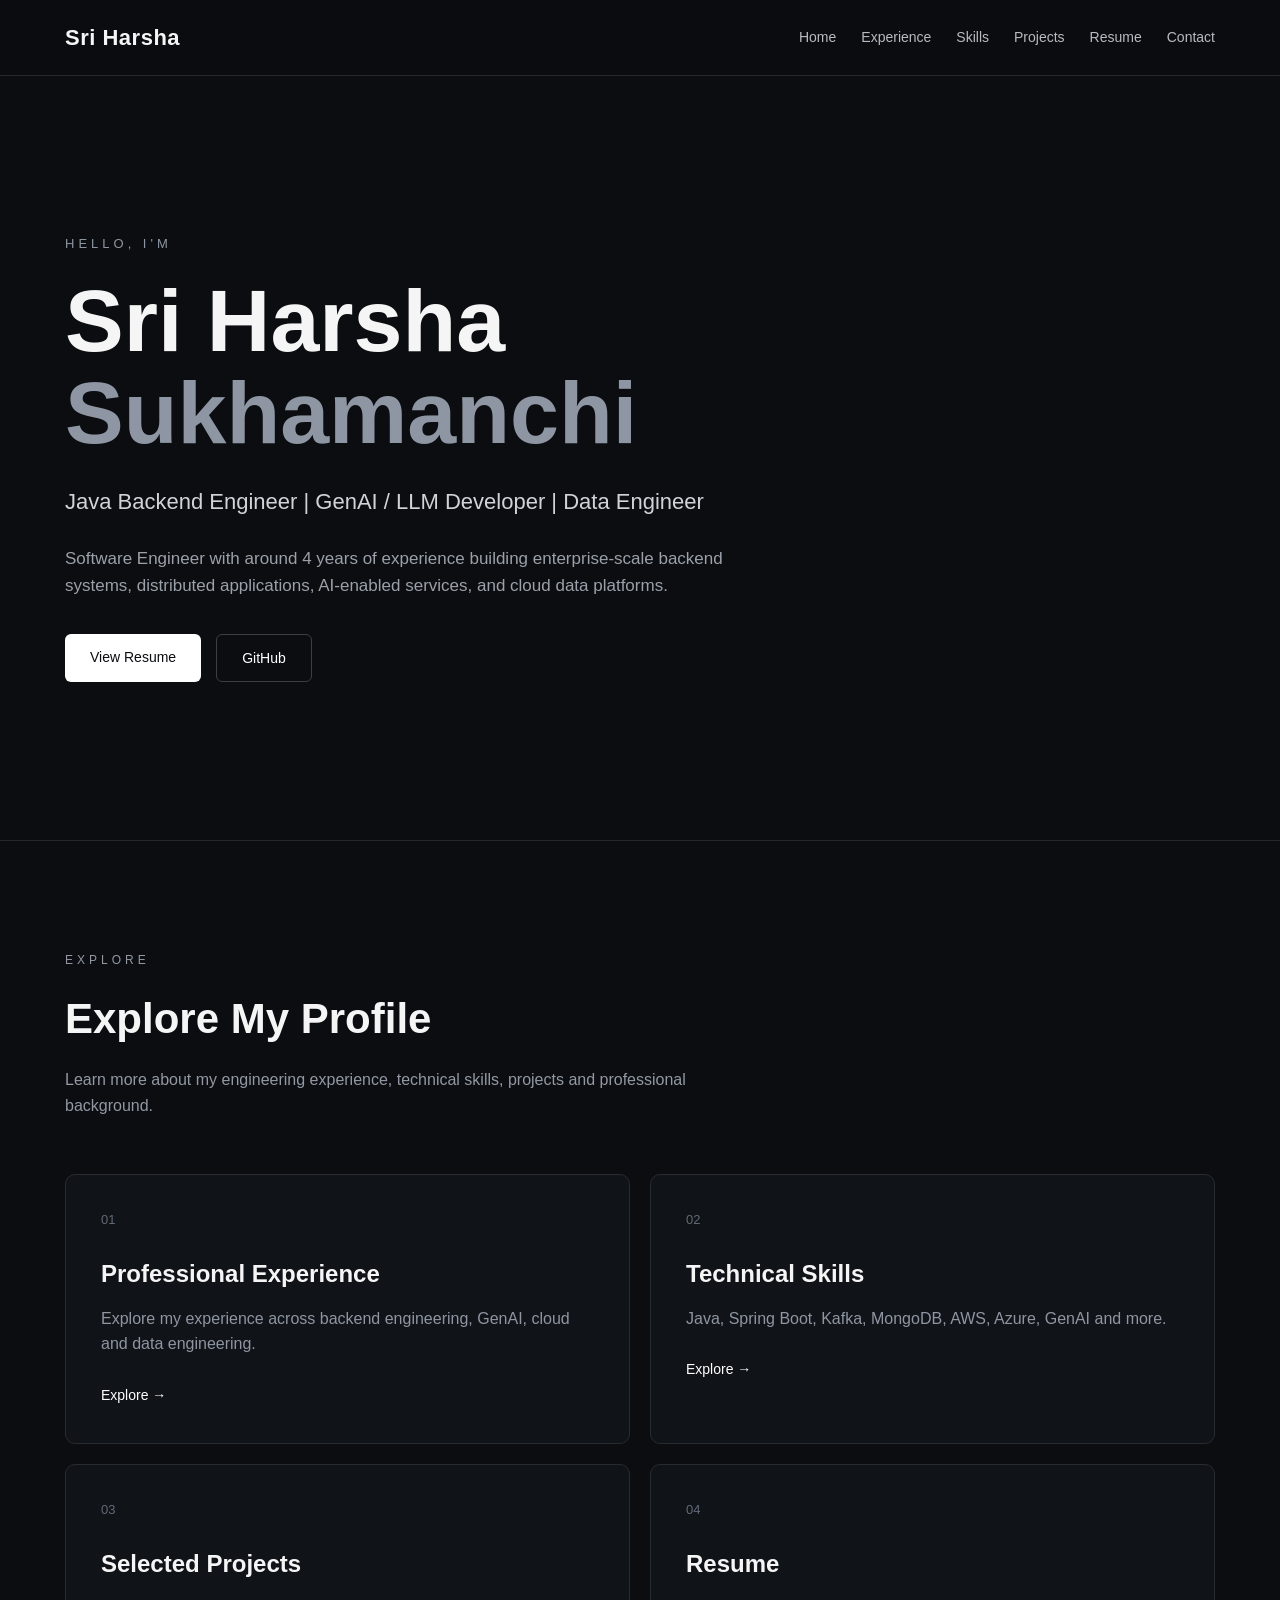
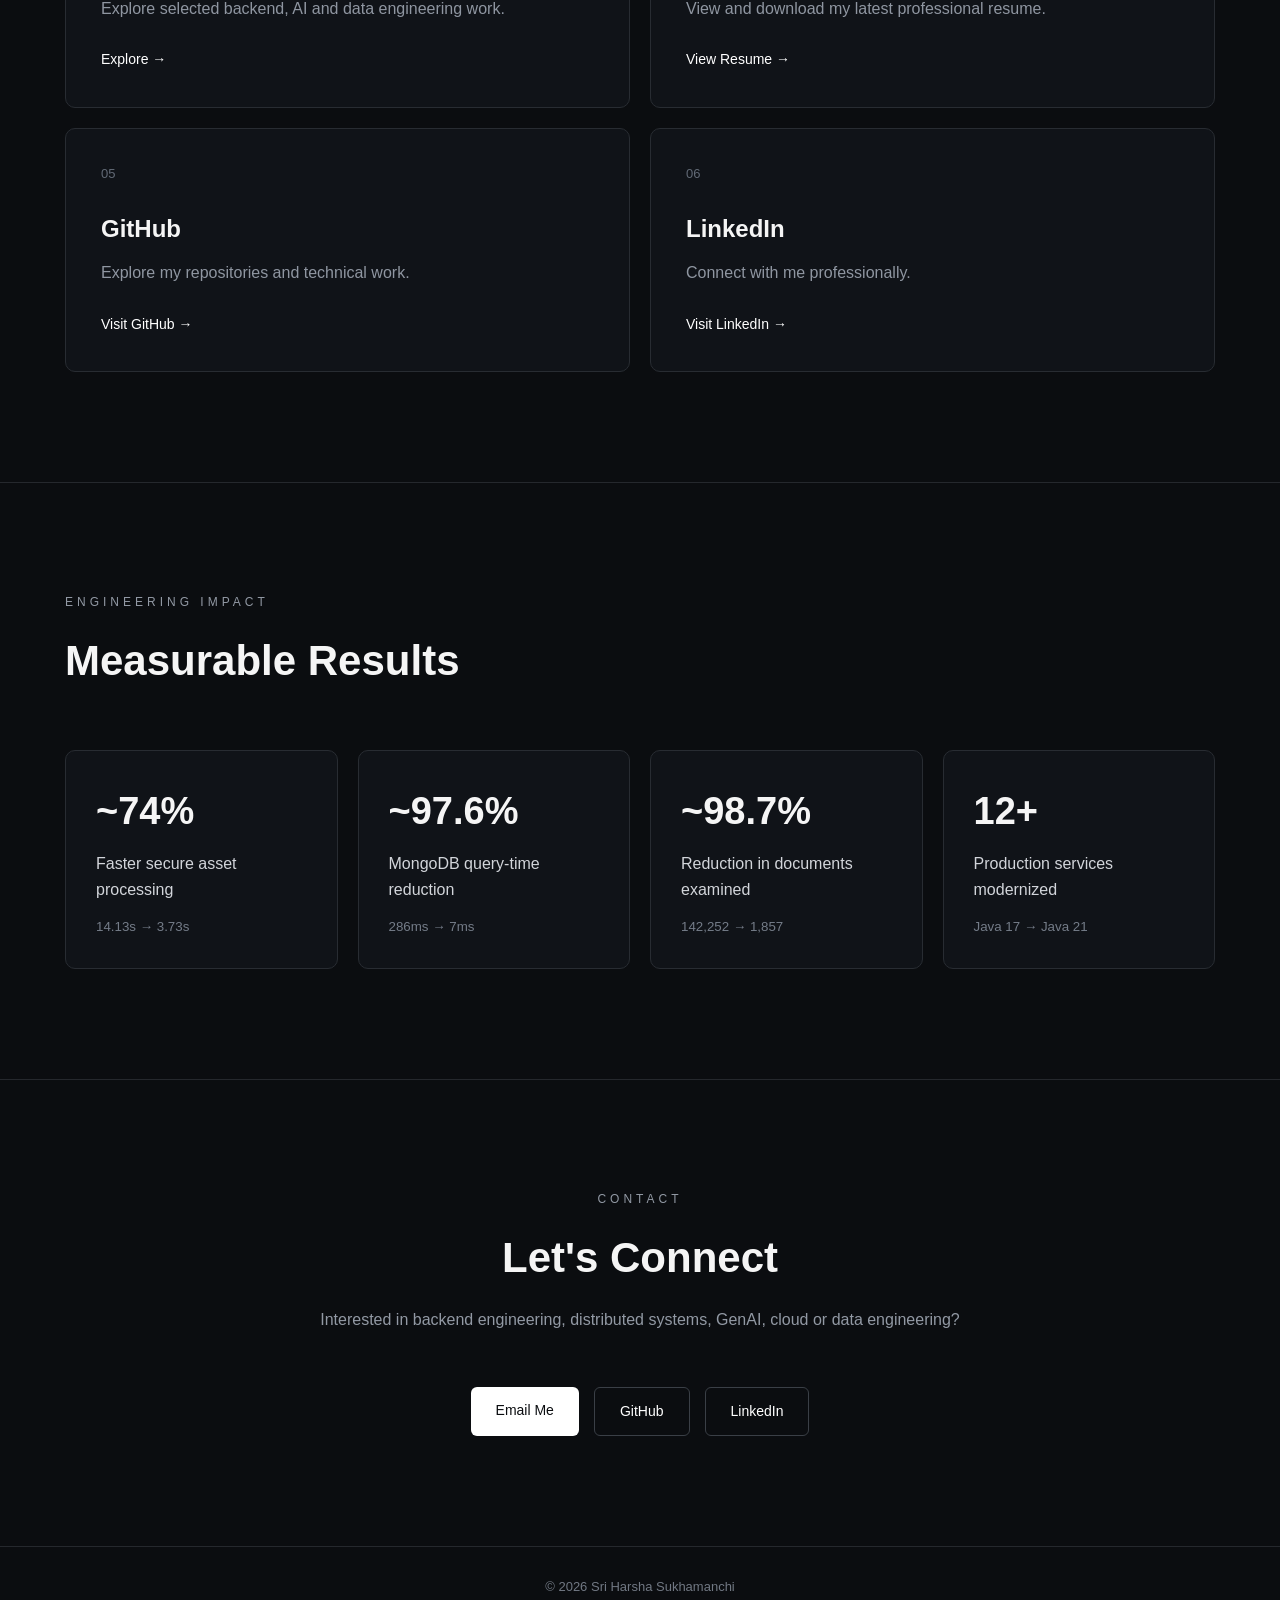
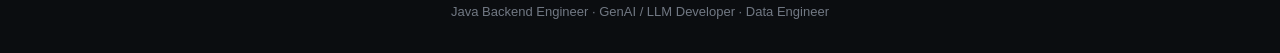
==== index.html @ 489f03c3 "Update index.html" ====
<!DOCTYPE html>
<html lang="en">

<head>
    <meta charset="UTF-8">
    <meta name="viewport" content="width=device-width, initial-scale=1.0">

    <title>Sri Harsha Sukhamanchi | Software Engineer</title>

    <meta
        name="description"
        content="Sri Harsha Sukhamanchi - Java Backend Engineer, GenAI / LLM Developer and Data Engineer."
    >

    <link rel="stylesheet" href="css/style.css">
</head>

<body>

    <!-- ================= HEADER ================= -->

    <header class="header">

        <div class="container nav-container">

            <a href="index.html" class="logo">
                Sri Harsha
            </a>

            <nav class="navbar">

                <a href="#home">Home</a>

                <a href="experience.html">
                    Experience
                </a>

                <a href="skills.html">
                    Skills
                </a>

                <a href="projects.html">
                    Projects
                </a>

                <a href="resume.html">
                    Resume
                </a>

                <a href="#contact">
                    Contact
                </a>

            </nav>

        </div>

    </header>


    <!-- ================= HERO ================= -->

    <main>

        <section id="home" class="hero">

            <div class="container hero-container">

                <div class="hero-content">

                    <p class="hero-intro">
                        HELLO, I'M
                    </p>

                    <h1>
                        Sri Harsha<br>
                        <span>Sukhamanchi</span>
                    </h1>

                    <h2>
                        Java Backend Engineer |
                        GenAI / LLM Developer |
                        Data Engineer
                    </h2>

                    <p class="hero-description">

                        Software Engineer with around 4 years of experience
                        building enterprise-scale backend systems,
                        distributed applications, AI-enabled services,
                        and cloud data platforms.

                    </p>

                    <div class="hero-buttons">

                        <a
                            href="resume.html"
                            class="btn primary-btn"
                        >
                            View Resume
                        </a>

                        <a
                            href="https://github.com/ssvsh"
                            target="_blank"
                            rel="noopener noreferrer"
                            class="btn secondary-btn"
                        >
                            GitHub
                        </a>

                    </div>

                </div>

            </div>

        </section>


        <!-- ================= EXPLORE ================= -->

        <section class="explore-section">

            <div class="container">

                <div class="section-heading">

                    <p class="section-label">
                        EXPLORE
                    </p>

                    <h2>
                        Explore My Profile
                    </h2>

                    <p>
                        Learn more about my engineering experience,
                        technical skills, projects and professional background.
                    </p>

                </div>


                <div class="navigation-grid">


                    <!-- EXPERIENCE -->

                    <a
                        href="experience.html"
                        class="navigation-card"
                    >

                        <div class="card-number">
                            01
                        </div>

                        <h3>
                            Professional Experience
                        </h3>

                        <p>
                            Explore my experience across backend engineering,
                            GenAI, cloud and data engineering.
                        </p>

                        <span>
                            Explore →
                        </span>

                    </a>


                    <!-- SKILLS -->

                    <a
                        href="skills.html"
                        class="navigation-card"
                    >

                        <div class="card-number">
                            02
                        </div>

                        <h3>
                            Technical Skills
                        </h3>

                        <p>
                            Java, Spring Boot, Kafka, MongoDB,
                            AWS, Azure, GenAI and more.
                        </p>

                        <span>
                            Explore →
                        </span>

                    </a>


                    <!-- PROJECTS -->

                    <a
                        href="projects.html"
                        class="navigation-card"
                    >

                        <div class="card-number">
                            03
                        </div>

                        <h3>
                            Selected Projects
                        </h3>

                        <p>
                            Explore selected backend, AI and
                            data engineering work.
                        </p>

                        <span>
                            Explore →
                        </span>

                    </a>


                    <!-- RESUME -->

                    <a
                        href="resume.html"
                        class="navigation-card"
                    >

                        <div class="card-number">
                            04
                        </div>

                        <h3>
                            Resume
                        </h3>

                        <p>
                            View and download my latest professional resume.
                        </p>

                        <span>
                            View Resume →
                        </span>

                    </a>


                    <!-- GITHUB -->

                    <a
                        href="https://github.com/ssvsh"
                        target="_blank"
                        rel="noopener noreferrer"
                        class="navigation-card"
                    >

                        <div class="card-number">
                            05
                        </div>

                        <h3>
                            GitHub
                        </h3>

                        <p>
                            Explore my repositories and technical work.
                        </p>

                        <span>
                            Visit GitHub →
                        </span>

                    </a>


                    <!-- LINKEDIN -->

                    <a
                        href="YOUR_LINKEDIN_URL"
                        target="_blank"
                        rel="noopener noreferrer"
                        class="navigation-card"
                    >

                        <div class="card-number">
                            06
                        </div>

                        <h3>
                            LinkedIn
                        </h3>

                        <p>
                            Connect with me professionally.
                        </p>

                        <span>
                            Visit LinkedIn →
                        </span>

                    </a>

                </div>

            </div>

        </section>


        <!-- ================= IMPACT ================= -->

        <section class="impact-section">

            <div class="container">

                <div class="section-heading">

                    <p class="section-label">
                        ENGINEERING IMPACT
                    </p>

                    <h2>
                        Measurable Results
                    </h2>

                </div>


                <div class="impact-grid">

                    <div class="impact-card">

                        <strong>
                            ~74%
                        </strong>

                        <p>
                            Faster secure asset processing
                        </p>

                        <small>
                            14.13s → 3.73s
                        </small>

                    </div>


                    <div class="impact-card">

                        <strong>
                            ~97.6%
                        </strong>

                        <p>
                            MongoDB query-time reduction
                        </p>

                        <small>
                            286ms → 7ms
                        </small>

                    </div>


                    <div class="impact-card">

                        <strong>
                            ~98.7%
                        </strong>

                        <p>
                            Reduction in documents examined
                        </p>

                        <small>
                            142,252 → 1,857
                        </small>

                    </div>


                    <div class="impact-card">

                        <strong>
                            12+
                        </strong>

                        <p>
                            Production services modernized
                        </p>

                        <small>
                            Java 17 → Java 21
                        </small>

                    </div>

                </div>

            </div>

        </section>


        <!-- ================= CONTACT ================= -->

        <section
            id="contact"
            class="contact-section"
        >

            <div class="container">

                <div class="section-heading">

                    <p class="section-label">
                        CONTACT
                    </p>

                    <h2>
                        Let's Connect
                    </h2>

                    <p>
                        Interested in backend engineering,
                        distributed systems, GenAI, cloud or
                        data engineering?
                    </p>

                </div>


                <div class="contact-buttons">

                    <a
                        href="mailto:sukhamanchisaivenkatasriharsha@gmail.com"
                        class="btn primary-btn"
                    >
                        Email Me
                    </a>

                    <a
                        href="https://github.com/ssvsh"
                        target="_blank"
                        rel="noopener noreferrer"
                        class="btn secondary-btn"
                    >
                        GitHub
                    </a>

                    <a
                        href="YOUR_LINKEDIN_URL"
                        target="_blank"
                        rel="noopener noreferrer"
                        class="btn secondary-btn"
                    >
                        LinkedIn
                    </a>

                </div>

            </div>

        </section>

    </main>


    <!-- ================= FOOTER ================= -->

    <footer>

        <div class="container">

            <p>
                © 2026 Sri Harsha Sukhamanchi
            </p>

            <p>
                Java Backend Engineer · GenAI / LLM Developer · Data Engineer
            </p>

        </div>

    </footer>


    <script src="js/script.js"></script>

</body>

</html>
---- css/style.css ----
/* =====================================================
   GLOBAL
===================================================== */

* {
    margin: 0;
    padding: 0;
    box-sizing: border-box;
}

html {
    scroll-behavior: smooth;
}

body {
    font-family: Arial, Helvetica, sans-serif;
    background: #0b0d10;
    color: #f5f5f5;
    line-height: 1.6;
}

a {
    text-decoration: none;
    color: inherit;
}

.container {
    width: min(1150px, 90%);
    margin: auto;
}


/* =====================================================
   HEADER
===================================================== */

.header {
    position: sticky;
    top: 0;
    z-index: 1000;

    background: rgba(11, 13, 16, 0.95);

    border-bottom: 1px solid #25282d;

    backdrop-filter: blur(10px);
}

.nav-container {
    min-height: 75px;

    display: flex;
    align-items: center;
    justify-content: space-between;
}

.logo {
    font-size: 22px;
    font-weight: 700;
    letter-spacing: 0.5px;
}

.navbar {
    display: flex;
    gap: 25px;
}

.navbar a {
    color: #b7bbc2;
    font-size: 14px;

    transition: 0.3s;
}

.navbar a:hover {
    color: #ffffff;
}


/* =====================================================
   HERO
===================================================== */

.hero {
    min-height: 85vh;

    display: flex;
    align-items: center;

    border-bottom: 1px solid #25282d;
}

.hero-content {
    max-width: 850px;
}

.hero-intro {
    font-size: 13px;
    letter-spacing: 4px;

    color: #8e96a3;

    margin-bottom: 20px;
}

.hero h1 {
    font-size: clamp(48px, 8vw, 88px);

    line-height: 1.05;

    margin-bottom: 25px;
}

.hero h1 span {
    color: #8e96a3;
}

.hero h2 {
    font-size: 22px;

    font-weight: 400;

    color: #d0d4da;

    margin-bottom: 25px;
}

.hero-description {
    max-width: 700px;

    color: #9ba1aa;

    font-size: 17px;
}


/* =====================================================
   BUTTONS
===================================================== */

.hero-buttons,
.contact-buttons {
    display: flex;

    gap: 15px;

    margin-top: 35px;

    flex-wrap: wrap;
}

.btn {
    display: inline-block;

    padding: 12px 25px;

    border-radius: 6px;

    font-size: 14px;

    transition: 0.3s;
}

.primary-btn {
    background: #ffffff;

    color: #0b0d10;
}

.primary-btn:hover {
    transform: translateY(-3px);
}

.secondary-btn {
    border: 1px solid #3a3f46;

    color: #ffffff;
}

.secondary-btn:hover {
    background: #181b20;
}


/* =====================================================
   SECTIONS
===================================================== */

.explore-section,
.impact-section,
.contact-section {
    padding: 110px 0;
}

.section-heading {
    max-width: 700px;

    margin-bottom: 55px;
}

.section-label {
    font-size: 12px;

    letter-spacing: 4px;

    color: #858c97;

    margin-bottom: 15px;
}

.section-heading h2 {
    font-size: 42px;

    margin-bottom: 15px;
}

.section-heading p {
    color: #9299a4;
}


/* =====================================================
   NAVIGATION CARDS
===================================================== */

.navigation-grid {
    display: grid;

    grid-template-columns:
        repeat(2, 1fr);

    gap: 20px;
}

.navigation-card {
    position: relative;

    min-height: 230px;

    padding: 35px;

    border: 1px solid #282c32;

    background: #101318;

    border-radius: 10px;

    transition: 0.3s;
}

.navigation-card:hover {
    transform: translateY(-6px);

    border-color: #565d67;

    background: #14171c;
}

.card-number {
    color: #626a76;

    font-size: 13px;

    margin-bottom: 25px;
}

.navigation-card h3 {
    font-size: 24px;

    margin-bottom: 12px;
}

.navigation-card p {
    color: #8f96a1;

    margin-bottom: 25px;
}

.navigation-card span {
    color: #ffffff;

    font-size: 14px;
}


/* =====================================================
   IMPACT
===================================================== */

.impact-section {
    border-top: 1px solid #25282d;

    border-bottom: 1px solid #25282d;
}

.impact-grid {
    display: grid;

    grid-template-columns:
        repeat(4, 1fr);

    gap: 20px;
}

.impact-card {
    padding: 30px;

    background: #101318;

    border: 1px solid #282c32;

    border-radius: 10px;
}

.impact-card strong {
    display: block;

    font-size: 38px;

    margin-bottom: 10px;
}

.impact-card p {
    color: #d2d5da;

    margin-bottom: 10px;
}

.impact-card small {
    color: #747c88;
}


/* =====================================================
   CONTACT
===================================================== */

.contact-section {
    text-align: center;
}

.contact-section .section-heading {
    margin-left: auto;
    margin-right: auto;
}

.contact-buttons {
    justify-content: center;
}


/* =====================================================
   FOOTER
===================================================== */

footer {
    border-top: 1px solid #25282d;

    padding: 30px 0;

    text-align: center;

    color: #717883;

    font-size: 13px;
}

footer p + p {
    margin-top: 5px;
}


/* =====================================================
   RESPONSIVE
===================================================== */

@media (max-width: 900px) {

    .navbar {
        gap: 12px;
    }

    .navbar a {
        font-size: 12px;
    }

    .impact-grid {
        grid-template-columns:
            repeat(2, 1fr);
    }

}


@media (max-width: 700px) {

    .nav-container {
        flex-direction: column;

        padding: 20px 0;

        gap: 15px;
    }

    .navbar {
        flex-wrap: wrap;

        justify-content: center;
    }

    .hero {
        min-height: 75vh;
    }

    .hero h1 {
        font-size: 52px;
    }

    .hero h2 {
        font-size: 18px;
    }

    .navigation-grid {
        grid-template-columns: 1fr;
    }

    .impact-grid {
        grid-template-columns: 1fr;
    }

    .section-heading h2 {
        font-size: 34px;
    }

}
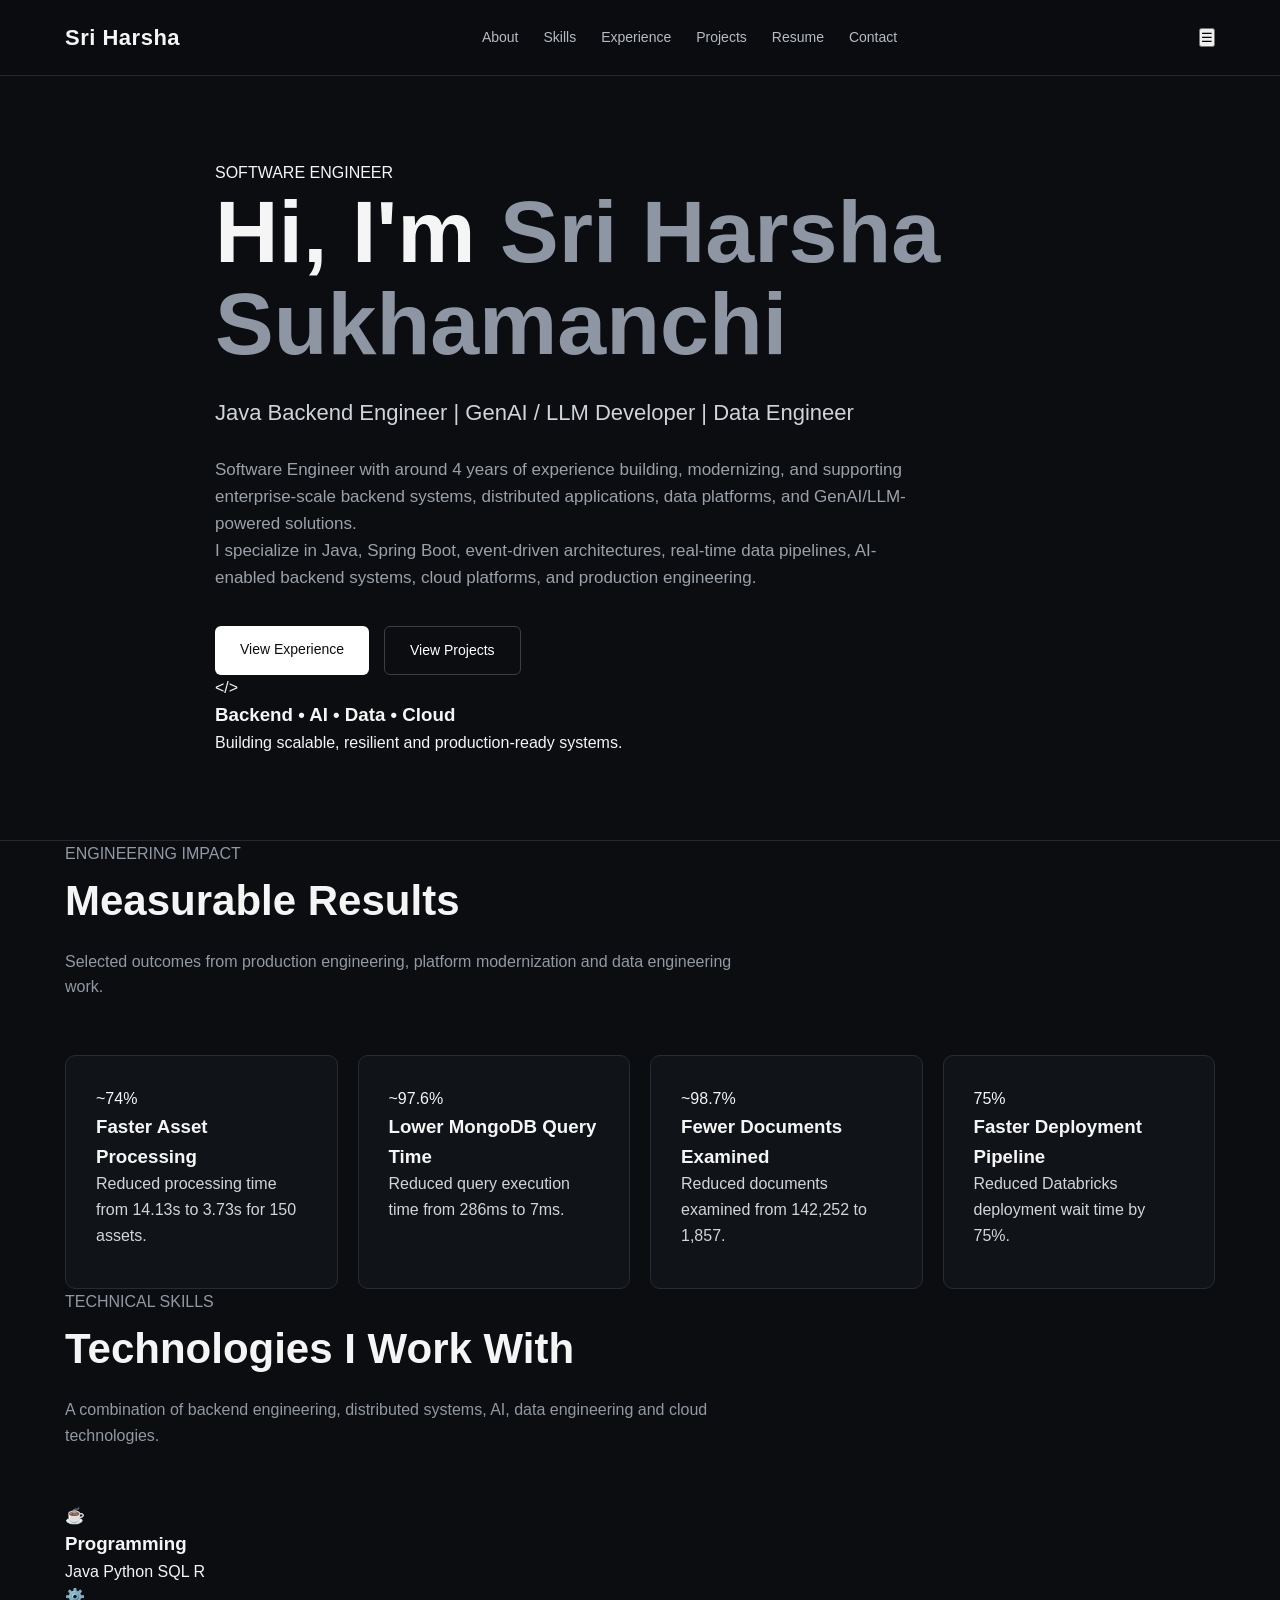
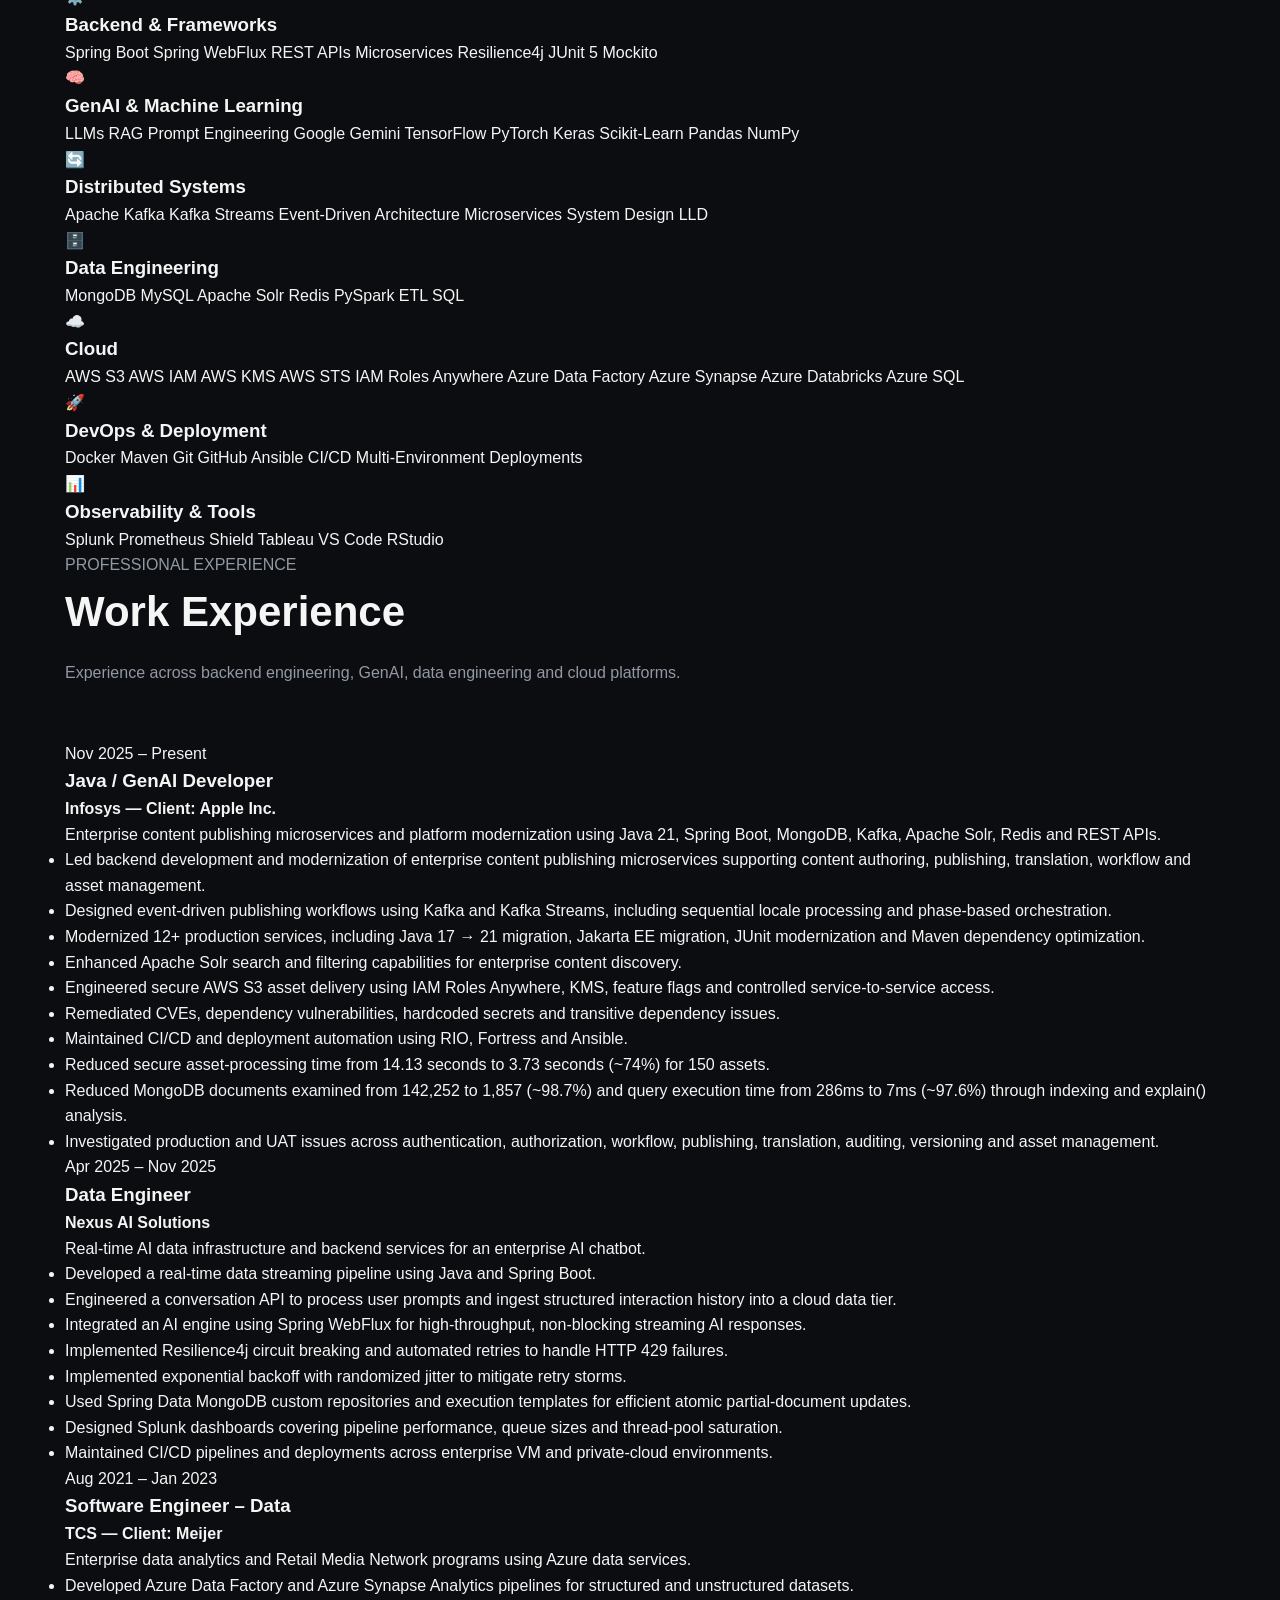
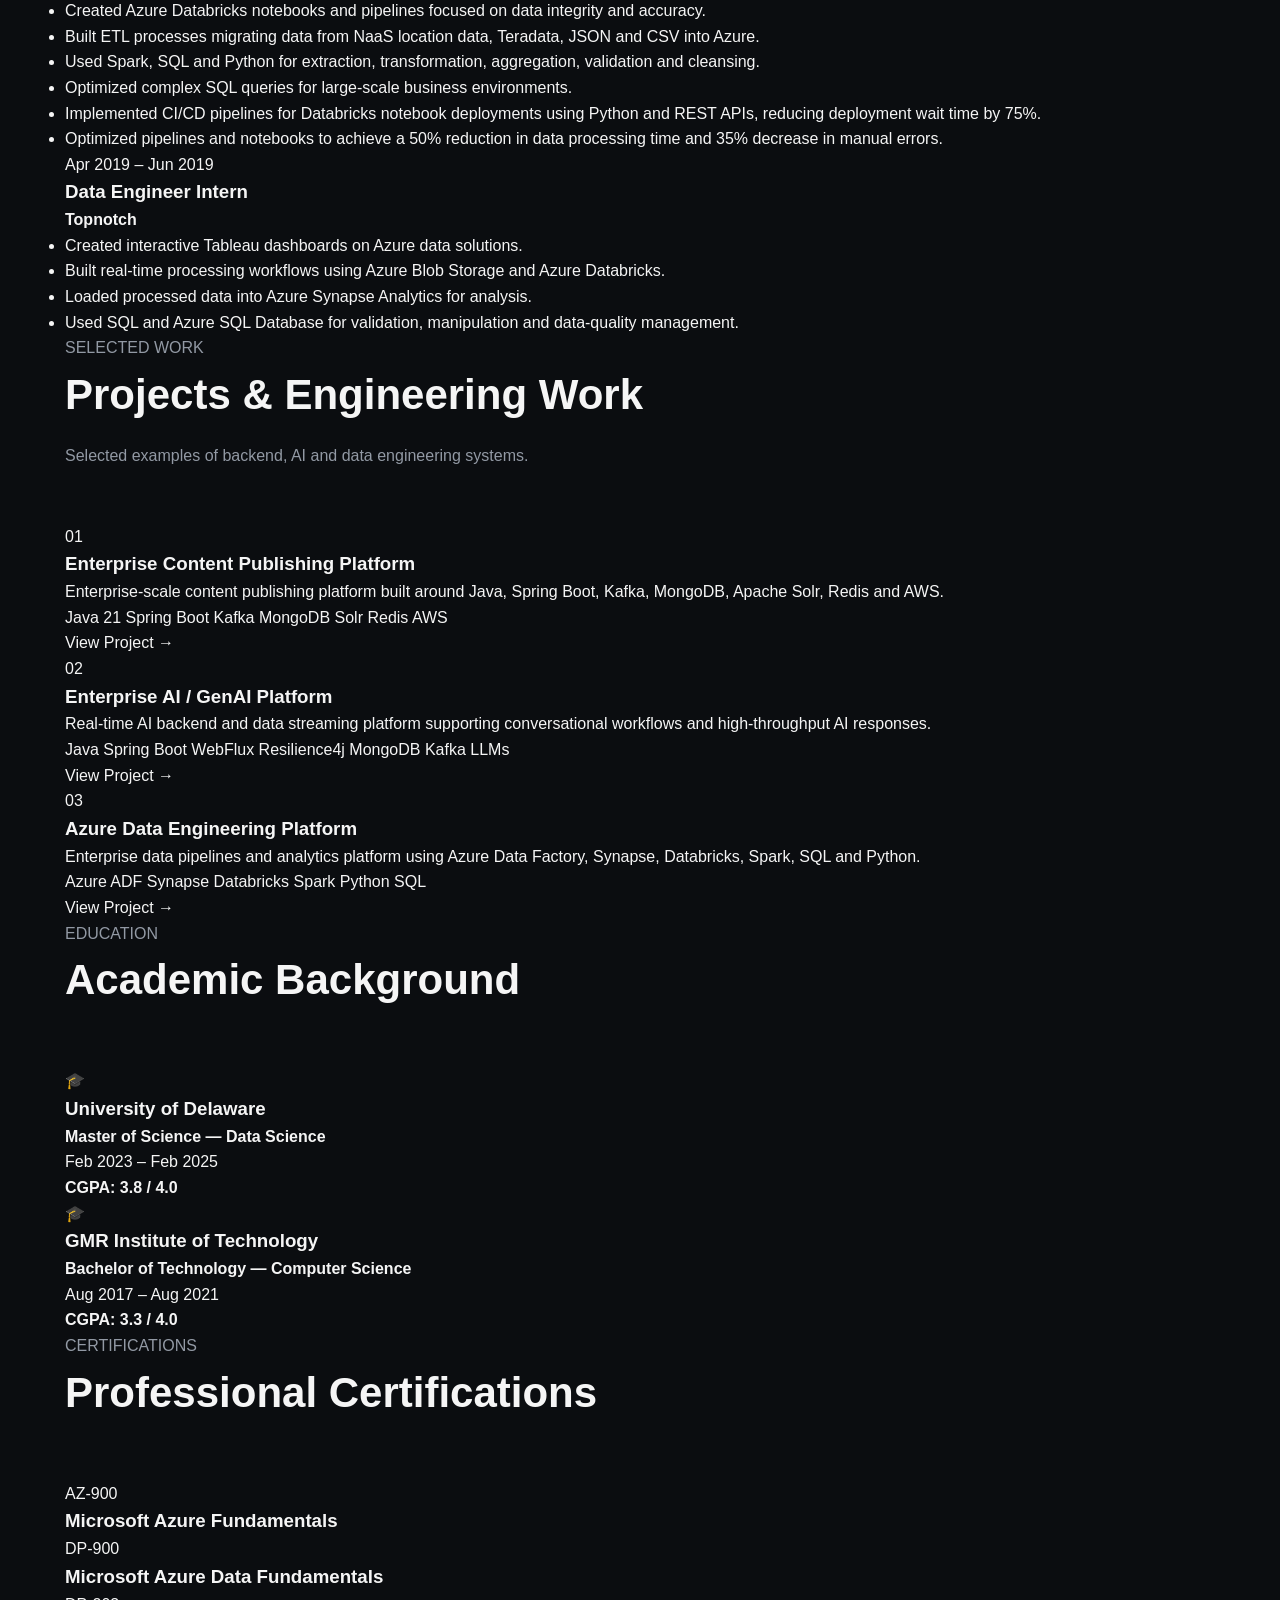
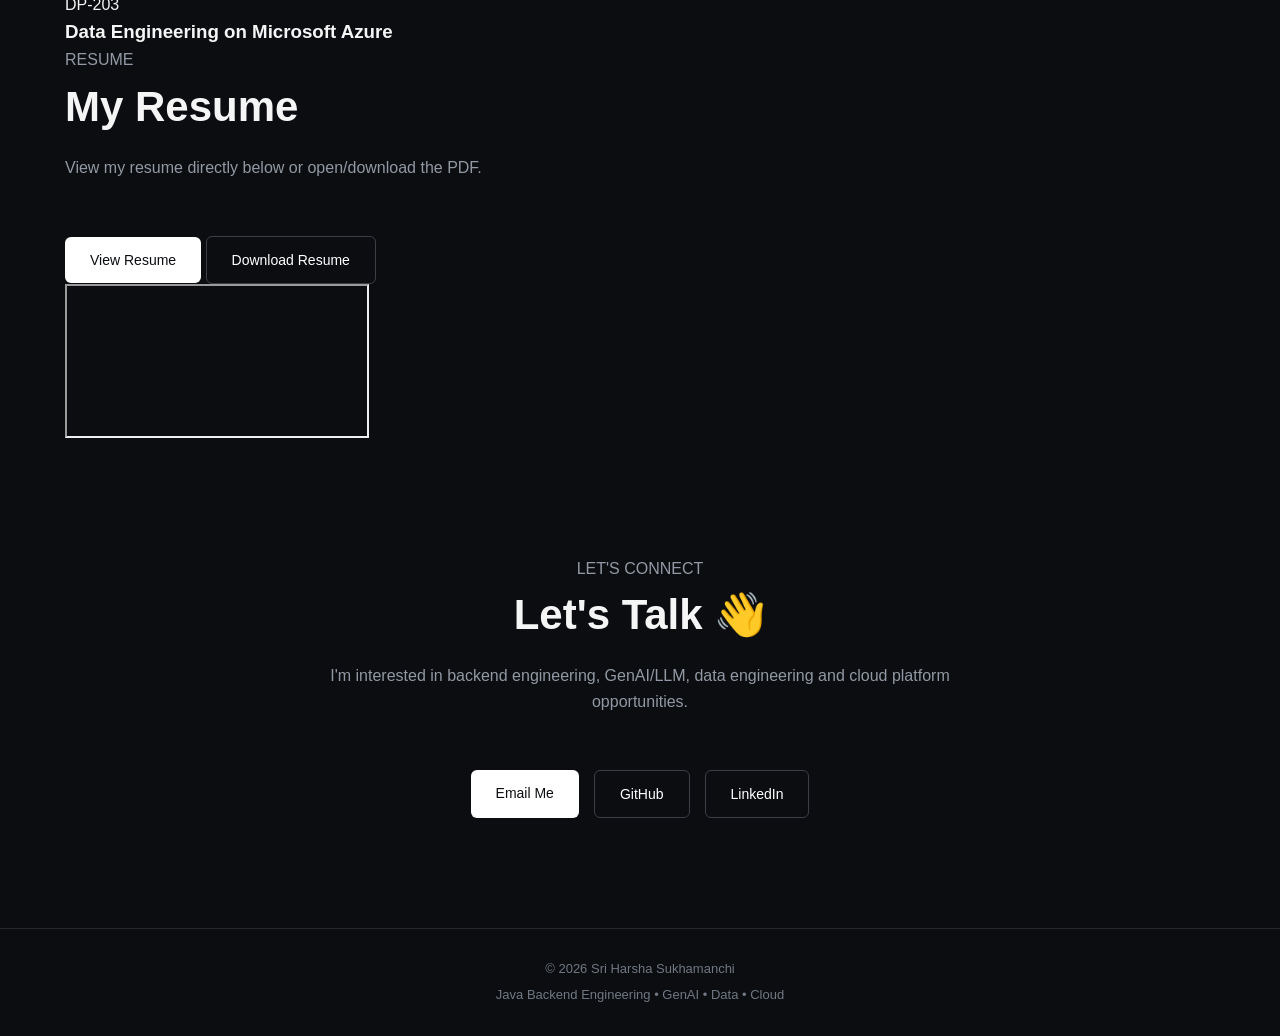
==== commit a4bdc426: "Update index.html" ====
--- a/index.html
+++ b/index.html
@@ -1,500 +1,1269 @@
 <!DOCTYPE html>
 <html lang="en">
-
 <head>
     <meta charset="UTF-8">
-    <meta name="viewport" content="width=device-width, initial-scale=1.0">
+
+    <meta name="viewport"
+          content="width=device-width, initial-scale=1.0">
+
+    <meta name="description"
+          content="Sri Harsha Sukhamanchi - Java Backend Engineer, GenAI / LLM Developer and Data Engineer">
 
     <title>Sri Harsha Sukhamanchi | Software Engineer</title>
-
-    <meta
-        name="description"
-        content="Sri Harsha Sukhamanchi - Java Backend Engineer, GenAI / LLM Developer and Data Engineer."
-    >
 
     <link rel="stylesheet" href="css/style.css">
 </head>
 
 <body>
 
-    <!-- ================= HEADER ================= -->
-
-    <header class="header">
-
-        <div class="container nav-container">
-
-            <a href="index.html" class="logo">
-                Sri Harsha
+<!-- =========================
+     HEADER / NAVIGATION
+========================= -->
+
+<header class="header">
+
+    <div class="container nav-container">
+
+        <a href="#home" class="logo">
+            Sri Harsha
+        </a>
+
+        <nav class="navbar" id="navbar">
+
+            <a href="#home">About</a>
+
+            <a href="#skills">Skills</a>
+
+            <a href="#experience">Experience</a>
+
+            <a href="#projects">Projects</a>
+
+            <a href="#resume">Resume</a>
+
+            <a href="#contact">Contact</a>
+
+        </nav>
+
+        <button class="menu-toggle"
+                id="menuToggle"
+                aria-label="Toggle navigation">
+
+            ☰
+
+        </button>
+
+    </div>
+
+</header>
+
+
+<main>
+
+<!-- =========================
+     HERO / ABOUT
+========================= -->
+
+<section id="home" class="hero section">
+
+    <div class="container hero-content">
+
+        <div class="hero-text">
+
+            <p class="eyebrow">
+                SOFTWARE ENGINEER
+            </p>
+
+            <h1>
+                Hi, I'm
+                <span>Sri Harsha Sukhamanchi</span>
+            </h1>
+
+            <h2>
+                Java Backend Engineer |
+                GenAI / LLM Developer |
+                Data Engineer
+            </h2>
+
+            <p class="hero-description">
+
+                Software Engineer with around 4 years of experience
+                building, modernizing, and supporting enterprise-scale
+                backend systems, distributed applications, data platforms,
+                and GenAI/LLM-powered solutions.
+
+            </p>
+
+            <p class="hero-description">
+
+                I specialize in Java, Spring Boot, event-driven
+                architectures, real-time data pipelines, AI-enabled
+                backend systems, cloud platforms, and production
+                engineering.
+
+            </p>
+
+            <div class="hero-buttons">
+
+                <a href="#experience" class="btn primary-btn">
+                    View Experience
+                </a>
+
+                <a href="#projects" class="btn secondary-btn">
+                    View Projects
+                </a>
+
+            </div>
+
+        </div>
+
+
+        <div class="hero-card">
+
+            <div class="hero-card-inner">
+
+                <div class="code-icon">
+                    &lt;/&gt;
+                </div>
+
+                <h3>
+                    Backend • AI • Data • Cloud
+                </h3>
+
+                <p>
+                    Building scalable, resilient and
+                    production-ready systems.
+                </p>
+
+            </div>
+
+        </div>
+
+    </div>
+
+</section>
+
+
+<!-- =========================
+     ENGINEERING IMPACT
+========================= -->
+
+<section class="impact section">
+
+    <div class="container">
+
+        <div class="section-heading">
+
+            <p class="eyebrow">
+                ENGINEERING IMPACT
+            </p>
+
+            <h2>
+                Measurable Results
+            </h2>
+
+            <p>
+                Selected outcomes from production engineering,
+                platform modernization and data engineering work.
+            </p>
+
+        </div>
+
+
+        <div class="impact-grid">
+
+            <div class="impact-card">
+
+                <span class="impact-number">
+                    ~74%
+                </span>
+
+                <h3>
+                    Faster Asset Processing
+                </h3>
+
+                <p>
+                    Reduced processing time from
+                    14.13s to 3.73s for 150 assets.
+                </p>
+
+            </div>
+
+
+            <div class="impact-card">
+
+                <span class="impact-number">
+                    ~97.6%
+                </span>
+
+                <h3>
+                    Lower MongoDB Query Time
+                </h3>
+
+                <p>
+                    Reduced query execution time
+                    from 286ms to 7ms.
+                </p>
+
+            </div>
+
+
+            <div class="impact-card">
+
+                <span class="impact-number">
+                    ~98.7%
+                </span>
+
+                <h3>
+                    Fewer Documents Examined
+                </h3>
+
+                <p>
+                    Reduced documents examined from
+                    142,252 to 1,857.
+                </p>
+
+            </div>
+
+
+            <div class="impact-card">
+
+                <span class="impact-number">
+                    75%
+                </span>
+
+                <h3>
+                    Faster Deployment Pipeline
+                </h3>
+
+                <p>
+                    Reduced Databricks deployment
+                    wait time by 75%.
+                </p>
+
+            </div>
+
+        </div>
+
+    </div>
+
+</section>
+
+
+<!-- =========================
+     SKILLS
+========================= -->
+
+<section id="skills" class="section">
+
+    <div class="container">
+
+        <div class="section-heading">
+
+            <p class="eyebrow">
+                TECHNICAL SKILLS
+            </p>
+
+            <h2>
+                Technologies I Work With
+            </h2>
+
+            <p>
+                A combination of backend engineering,
+                distributed systems, AI, data engineering
+                and cloud technologies.
+            </p>
+
+        </div>
+
+
+        <div class="skills-grid">
+
+
+            <div class="skill-card">
+
+                <div class="skill-icon">
+                    ☕
+                </div>
+
+                <h3>
+                    Programming
+                </h3>
+
+                <div class="tags">
+
+                    <span>Java</span>
+                    <span>Python</span>
+                    <span>SQL</span>
+                    <span>R</span>
+
+                </div>
+
+            </div>
+
+
+            <div class="skill-card">
+
+                <div class="skill-icon">
+                    ⚙️
+                </div>
+
+                <h3>
+                    Backend & Frameworks
+                </h3>
+
+                <div class="tags">
+
+                    <span>Spring Boot</span>
+                    <span>Spring WebFlux</span>
+                    <span>REST APIs</span>
+                    <span>Microservices</span>
+                    <span>Resilience4j</span>
+                    <span>JUnit 5</span>
+                    <span>Mockito</span>
+
+                </div>
+
+            </div>
+
+
+            <div class="skill-card">
+
+                <div class="skill-icon">
+                    🧠
+                </div>
+
+                <h3>
+                    GenAI & Machine Learning
+                </h3>
+
+                <div class="tags">
+
+                    <span>LLMs</span>
+                    <span>RAG</span>
+                    <span>Prompt Engineering</span>
+                    <span>Google Gemini</span>
+                    <span>TensorFlow</span>
+                    <span>PyTorch</span>
+                    <span>Keras</span>
+                    <span>Scikit-Learn</span>
+                    <span>Pandas</span>
+                    <span>NumPy</span>
+
+                </div>
+
+            </div>
+
+
+            <div class="skill-card">
+
+                <div class="skill-icon">
+                    🔄
+                </div>
+
+                <h3>
+                    Distributed Systems
+                </h3>
+
+                <div class="tags">
+
+                    <span>Apache Kafka</span>
+                    <span>Kafka Streams</span>
+                    <span>Event-Driven Architecture</span>
+                    <span>Microservices</span>
+                    <span>System Design</span>
+                    <span>LLD</span>
+
+                </div>
+
+            </div>
+
+
+            <div class="skill-card">
+
+                <div class="skill-icon">
+                    🗄️
+                </div>
+
+                <h3>
+                    Data Engineering
+                </h3>
+
+                <div class="tags">
+
+                    <span>MongoDB</span>
+                    <span>MySQL</span>
+                    <span>Apache Solr</span>
+                    <span>Redis</span>
+                    <span>PySpark</span>
+                    <span>ETL</span>
+                    <span>SQL</span>
+
+                </div>
+
+            </div>
+
+
+            <div class="skill-card">
+
+                <div class="skill-icon">
+                    ☁️
+                </div>
+
+                <h3>
+                    Cloud
+                </h3>
+
+                <div class="tags">
+
+                    <span>AWS S3</span>
+                    <span>AWS IAM</span>
+                    <span>AWS KMS</span>
+                    <span>AWS STS</span>
+                    <span>IAM Roles Anywhere</span>
+                    <span>Azure Data Factory</span>
+                    <span>Azure Synapse</span>
+                    <span>Azure Databricks</span>
+                    <span>Azure SQL</span>
+
+                </div>
+
+            </div>
+
+
+            <div class="skill-card">
+
+                <div class="skill-icon">
+                    🚀
+                </div>
+
+                <h3>
+                    DevOps & Deployment
+                </h3>
+
+                <div class="tags">
+
+                    <span>Docker</span>
+                    <span>Maven</span>
+                    <span>Git</span>
+                    <span>GitHub</span>
+                    <span>Ansible</span>
+                    <span>CI/CD</span>
+                    <span>Multi-Environment Deployments</span>
+
+                </div>
+
+            </div>
+
+
+            <div class="skill-card">
+
+                <div class="skill-icon">
+                    📊
+                </div>
+
+                <h3>
+                    Observability & Tools
+                </h3>
+
+                <div class="tags">
+
+                    <span>Splunk</span>
+                    <span>Prometheus</span>
+                    <span>Shield</span>
+                    <span>Tableau</span>
+                    <span>VS Code</span>
+                    <span>RStudio</span>
+
+                </div>
+
+            </div>
+
+        </div>
+
+    </div>
+
+</section>
+
+
+<!-- =========================
+     EXPERIENCE
+========================= -->
+
+<section id="experience" class="section experience-section">
+
+    <div class="container">
+
+        <div class="section-heading">
+
+            <p class="eyebrow">
+                PROFESSIONAL EXPERIENCE
+            </p>
+
+            <h2>
+                Work Experience
+            </h2>
+
+            <p>
+                Experience across backend engineering,
+                GenAI, data engineering and cloud platforms.
+            </p>
+
+        </div>
+
+
+        <div class="timeline">
+
+
+            <!-- INFOSYS -->
+
+            <article class="experience-card">
+
+                <div class="experience-date">
+                    Nov 2025 – Present
+                </div>
+
+                <div class="experience-content">
+
+                    <h3>
+                        Java / GenAI Developer
+                    </h3>
+
+                    <h4>
+                        Infosys — Client: Apple Inc.
+                    </h4>
+
+                    <p class="experience-summary">
+
+                        Enterprise content publishing microservices
+                        and platform modernization using Java 21,
+                        Spring Boot, MongoDB, Kafka, Apache Solr,
+                        Redis and REST APIs.
+
+                    </p>
+
+                    <ul>
+
+                        <li>
+                            Led backend development and modernization
+                            of enterprise content publishing
+                            microservices supporting content authoring,
+                            publishing, translation, workflow and
+                            asset management.
+                        </li>
+
+                        <li>
+                            Designed event-driven publishing workflows
+                            using Kafka and Kafka Streams, including
+                            sequential locale processing and
+                            phase-based orchestration.
+                        </li>
+
+                        <li>
+                            Modernized 12+ production services,
+                            including Java 17 → 21 migration,
+                            Jakarta EE migration, JUnit modernization
+                            and Maven dependency optimization.
+                        </li>
+
+                        <li>
+                            Enhanced Apache Solr search and filtering
+                            capabilities for enterprise content discovery.
+                        </li>
+
+                        <li>
+                            Engineered secure AWS S3 asset delivery
+                            using IAM Roles Anywhere, KMS,
+                            feature flags and controlled
+                            service-to-service access.
+                        </li>
+
+                        <li>
+                            Remediated CVEs, dependency vulnerabilities,
+                            hardcoded secrets and transitive dependency
+                            issues.
+                        </li>
+
+                        <li>
+                            Maintained CI/CD and deployment automation
+                            using RIO, Fortress and Ansible.
+                        </li>
+
+                        <li>
+                            Reduced secure asset-processing time from
+                            14.13 seconds to 3.73 seconds (~74%) for
+                            150 assets.
+                        </li>
+
+                        <li>
+                            Reduced MongoDB documents examined from
+                            142,252 to 1,857 (~98.7%) and query execution
+                            time from 286ms to 7ms (~97.6%) through
+                            indexing and explain() analysis.
+                        </li>
+
+                        <li>
+                            Investigated production and UAT issues across
+                            authentication, authorization, workflow,
+                            publishing, translation, auditing,
+                            versioning and asset management.
+                        </li>
+
+                    </ul>
+
+                </div>
+
+            </article>
+
+
+            <!-- NEXUS -->
+
+            <article class="experience-card">
+
+                <div class="experience-date">
+                    Apr 2025 – Nov 2025
+                </div>
+
+                <div class="experience-content">
+
+                    <h3>
+                        Data Engineer
+                    </h3>
+
+                    <h4>
+                        Nexus AI Solutions
+                    </h4>
+
+                    <p class="experience-summary">
+
+                        Real-time AI data infrastructure and backend
+                        services for an enterprise AI chatbot.
+
+                    </p>
+
+                    <ul>
+
+                        <li>
+                            Developed a real-time data streaming
+                            pipeline using Java and Spring Boot.
+                        </li>
+
+                        <li>
+                            Engineered a conversation API to process
+                            user prompts and ingest structured
+                            interaction history into a cloud data tier.
+                        </li>
+
+                        <li>
+                            Integrated an AI engine using Spring WebFlux
+                            for high-throughput, non-blocking
+                            streaming AI responses.
+                        </li>
+
+                        <li>
+                            Implemented Resilience4j circuit breaking
+                            and automated retries to handle HTTP 429
+                            failures.
+                        </li>
+
+                        <li>
+                            Implemented exponential backoff with
+                            randomized jitter to mitigate retry storms.
+                        </li>
+
+                        <li>
+                            Used Spring Data MongoDB custom repositories
+                            and execution templates for efficient
+                            atomic partial-document updates.
+                        </li>
+
+                        <li>
+                            Designed Splunk dashboards covering pipeline
+                            performance, queue sizes and thread-pool
+                            saturation.
+                        </li>
+
+                        <li>
+                            Maintained CI/CD pipelines and deployments
+                            across enterprise VM and private-cloud
+                            environments.
+                        </li>
+
+                    </ul>
+
+                </div>
+
+            </article>
+
+
+            <!-- TCS -->
+
+            <article class="experience-card">
+
+                <div class="experience-date">
+                    Aug 2021 – Jan 2023
+                </div>
+
+                <div class="experience-content">
+
+                    <h3>
+                        Software Engineer – Data
+                    </h3>
+
+                    <h4>
+                        TCS — Client: Meijer
+                    </h4>
+
+                    <p class="experience-summary">
+
+                        Enterprise data analytics and Retail Media
+                        Network programs using Azure data services.
+
+                    </p>
+
+                    <ul>
+
+                        <li>
+                            Developed Azure Data Factory and Azure
+                            Synapse Analytics pipelines for structured
+                            and unstructured datasets.
+                        </li>
+
+                        <li>
+                            Created Azure Databricks notebooks and
+                            pipelines focused on data integrity
+                            and accuracy.
+                        </li>
+
+                        <li>
+                            Built ETL processes migrating data from
+                            NaaS location data, Teradata, JSON and CSV
+                            into Azure.
+                        </li>
+
+                        <li>
+                            Used Spark, SQL and Python for extraction,
+                            transformation, aggregation, validation
+                            and cleansing.
+                        </li>
+
+                        <li>
+                            Optimized complex SQL queries for
+                            large-scale business environments.
+                        </li>
+
+                        <li>
+                            Implemented CI/CD pipelines for Databricks
+                            notebook deployments using Python and REST
+                            APIs, reducing deployment wait time by 75%.
+                        </li>
+
+                        <li>
+                            Optimized pipelines and notebooks to achieve
+                            a 50% reduction in data processing time and
+                            35% decrease in manual errors.
+                        </li>
+
+                    </ul>
+
+                </div>
+
+            </article>
+
+
+            <!-- TOPNOTCH -->
+
+            <article class="experience-card">
+
+                <div class="experience-date">
+                    Apr 2019 – Jun 2019
+                </div>
+
+                <div class="experience-content">
+
+                    <h3>
+                        Data Engineer Intern
+                    </h3>
+
+                    <h4>
+                        Topnotch
+                    </h4>
+
+                    <ul>
+
+                        <li>
+                            Created interactive Tableau dashboards
+                            on Azure data solutions.
+                        </li>
+
+                        <li>
+                            Built real-time processing workflows
+                            using Azure Blob Storage and Azure
+                            Databricks.
+                        </li>
+
+                        <li>
+                            Loaded processed data into Azure Synapse
+                            Analytics for analysis.
+                        </li>
+
+                        <li>
+                            Used SQL and Azure SQL Database for
+                            validation, manipulation and data-quality
+                            management.
+                        </li>
+
+                    </ul>
+
+                </div>
+
+            </article>
+
+        </div>
+
+    </div>
+
+</section>
+
+
+<!-- =========================
+     PROJECTS
+========================= -->
+
+<section id="projects" class="section">
+
+    <div class="container">
+
+        <div class="section-heading">
+
+            <p class="eyebrow">
+                SELECTED WORK
+            </p>
+
+            <h2>
+                Projects & Engineering Work
+            </h2>
+
+            <p>
+                Selected examples of backend, AI and data engineering
+                systems.
+            </p>
+
+        </div>
+
+
+        <div class="projects-grid">
+
+
+            <article class="project-card">
+
+                <div class="project-number">
+                    01
+                </div>
+
+                <h3>
+                    Enterprise Content Publishing Platform
+                </h3>
+
+                <p>
+                    Enterprise-scale content publishing platform
+                    built around Java, Spring Boot, Kafka, MongoDB,
+                    Apache Solr, Redis and AWS.
+                </p>
+
+                <div class="tags">
+
+                    <span>Java 21</span>
+                    <span>Spring Boot</span>
+                    <span>Kafka</span>
+                    <span>MongoDB</span>
+                    <span>Solr</span>
+                    <span>Redis</span>
+                    <span>AWS</span>
+
+                </div>
+
+                <a href="project-content-platform.html"
+                   class="project-link">
+
+                    View Project →
+
+                </a>
+
+            </article>
+
+
+            <article class="project-card">
+
+                <div class="project-number">
+                    02
+                </div>
+
+                <h3>
+                    Enterprise AI / GenAI Platform
+                </h3>
+
+                <p>
+                    Real-time AI backend and data streaming platform
+                    supporting conversational workflows and
+                    high-throughput AI responses.
+                </p>
+
+                <div class="tags">
+
+                    <span>Java</span>
+                    <span>Spring Boot</span>
+                    <span>WebFlux</span>
+                    <span>Resilience4j</span>
+                    <span>MongoDB</span>
+                    <span>Kafka</span>
+                    <span>LLMs</span>
+
+                </div>
+
+                <a href="project-ai-platform.html"
+                   class="project-link">
+
+                    View Project →
+
+                </a>
+
+            </article>
+
+
+            <article class="project-card">
+
+                <div class="project-number">
+                    03
+                </div>
+
+                <h3>
+                    Azure Data Engineering Platform
+                </h3>
+
+                <p>
+                    Enterprise data pipelines and analytics platform
+                    using Azure Data Factory, Synapse, Databricks,
+                    Spark, SQL and Python.
+                </p>
+
+                <div class="tags">
+
+                    <span>Azure</span>
+                    <span>ADF</span>
+                    <span>Synapse</span>
+                    <span>Databricks</span>
+                    <span>Spark</span>
+                    <span>Python</span>
+                    <span>SQL</span>
+
+                </div>
+
+                <a href="project-data-platform.html"
+                   class="project-link">
+
+                    View Project →
+
+                </a>
+
+            </article>
+
+        </div>
+
+    </div>
+
+</section>
+
+
+<!-- =========================
+     EDUCATION
+========================= -->
+
+<section id="education" class="section">
+
+    <div class="container">
+
+        <div class="section-heading">
+
+            <p class="eyebrow">
+                EDUCATION
+            </p>
+
+            <h2>
+                Academic Background
+            </h2>
+
+        </div>
+
+
+        <div class="education-grid">
+
+
+            <div class="education-card">
+
+                <span class="education-icon">
+                    🎓
+                </span>
+
+                <h3>
+                    University of Delaware
+                </h3>
+
+                <h4>
+                    Master of Science — Data Science
+                </h4>
+
+                <p>
+                    Feb 2023 – Feb 2025
+                </p>
+
+                <strong>
+                    CGPA: 3.8 / 4.0
+                </strong>
+
+            </div>
+
+
+            <div class="education-card">
+
+                <span class="education-icon">
+                    🎓
+                </span>
+
+                <h3>
+                    GMR Institute of Technology
+                </h3>
+
+                <h4>
+                    Bachelor of Technology — Computer Science
+                </h4>
+
+                <p>
+                    Aug 2017 – Aug 2021
+                </p>
+
+                <strong>
+                    CGPA: 3.3 / 4.0
+                </strong>
+
+            </div>
+
+        </div>
+
+    </div>
+
+</section>
+
+
+<!-- =========================
+     CERTIFICATIONS
+========================= -->
+
+<section id="certifications" class="section">
+
+    <div class="container">
+
+        <div class="section-heading">
+
+            <p class="eyebrow">
+                CERTIFICATIONS
+            </p>
+
+            <h2>
+                Professional Certifications
+            </h2>
+
+        </div>
+
+
+        <div class="certification-grid">
+
+            <div class="certification-card">
+                <span>AZ-900</span>
+                <h3>
+                    Microsoft Azure Fundamentals
+                </h3>
+            </div>
+
+            <div class="certification-card">
+                <span>DP-900</span>
+                <h3>
+                    Microsoft Azure Data Fundamentals
+                </h3>
+            </div>
+
+            <div class="certification-card">
+                <span>DP-203</span>
+                <h3>
+                    Data Engineering on Microsoft Azure
+                </h3>
+            </div>
+
+        </div>
+
+    </div>
+
+</section>
+
+
+<!-- =========================
+     RESUME
+========================= -->
+
+<section id="resume" class="section resume-section">
+
+    <div class="container">
+
+        <div class="section-heading">
+
+            <p class="eyebrow">
+                RESUME
+            </p>
+
+            <h2>
+                My Resume
+            </h2>
+
+            <p>
+                View my resume directly below or open/download
+                the PDF.
+            </p>
+
+        </div>
+
+
+        <div class="resume-actions">
+
+            <a href="assets/resume.pdf"
+               target="_blank"
+               class="btn primary-btn">
+
+                View Resume
+
             </a>
 
-            <nav class="navbar">
-
-                <a href="#home">Home</a>
-
-                <a href="experience.html">
-                    Experience
+
+            <a href="assets/resume.pdf"
+               download
+               class="btn secondary-btn">
+
+                Download Resume
+
+            </a>
+
+        </div>
+
+
+        <div class="resume-viewer">
+
+            <iframe
+                src="assets/resume.pdf"
+                title="Sri Harsha Resume"
+                loading="lazy">
+            </iframe>
+
+        </div>
+
+    </div>
+
+</section>
+
+
+<!-- =========================
+     CONTACT
+========================= -->
+
+<section id="contact" class="section contact-section">
+
+    <div class="container">
+
+        <div class="contact-card">
+
+            <div class="section-heading">
+
+                <p class="eyebrow">
+                    LET'S CONNECT
+                </p>
+
+                <h2>
+                    Let's Talk 👋
+                </h2>
+
+                <p>
+                    I'm interested in backend engineering,
+                    GenAI/LLM, data engineering and cloud
+                    platform opportunities.
+                </p>
+
+            </div>
+
+
+            <div class="contact-buttons">
+
+                <a
+                    href="mailto:sukhamanchisaivenkatasriharsha@gmail.com"
+                    class="btn primary-btn">
+
+                    Email Me
+
                 </a>
 
-                <a href="skills.html">
-                    Skills
+
+                <a
+                    href="https://github.com/ssvsh"
+                    target="_blank"
+                    rel="noopener noreferrer"
+                    class="btn secondary-btn">
+
+                    GitHub
+
                 </a>
 
-                <a href="projects.html">
-                    Projects
+
+                <!-- Replace with your actual LinkedIn URL -->
+
+                <a
+                    href="YOUR_LINKEDIN_URL"
+                    target="_blank"
+                    rel="noopener noreferrer"
+                    class="btn secondary-btn">
+
+                    LinkedIn
+
                 </a>
 
-                <a href="resume.html">
-                    Resume
-                </a>
-
-                <a href="#contact">
-                    Contact
-                </a>
-
-            </nav>
-
-        </div>
-
-    </header>
-
-
-    <!-- ================= HERO ================= -->
-
-    <main>
-
-        <section id="home" class="hero">
-
-            <div class="container hero-container">
-
-                <div class="hero-content">
-
-                    <p class="hero-intro">
-                        HELLO, I'M
-                    </p>
-
-                    <h1>
-                        Sri Harsha<br>
-                        <span>Sukhamanchi</span>
-                    </h1>
-
-                    <h2>
-                        Java Backend Engineer |
-                        GenAI / LLM Developer |
-                        Data Engineer
-                    </h2>
-
-                    <p class="hero-description">
-
-                        Software Engineer with around 4 years of experience
-                        building enterprise-scale backend systems,
-                        distributed applications, AI-enabled services,
-                        and cloud data platforms.
-
-                    </p>
-
-                    <div class="hero-buttons">
-
-                        <a
-                            href="resume.html"
-                            class="btn primary-btn"
-                        >
-                            View Resume
-                        </a>
-
-                        <a
-                            href="https://github.com/ssvsh"
-                            target="_blank"
-                            rel="noopener noreferrer"
-                            class="btn secondary-btn"
-                        >
-                            GitHub
-                        </a>
-
-                    </div>
-
-                </div>
-
-            </div>
-
-        </section>
-
-
-        <!-- ================= EXPLORE ================= -->
-
-        <section class="explore-section">
-
-            <div class="container">
-
-                <div class="section-heading">
-
-                    <p class="section-label">
-                        EXPLORE
-                    </p>
-
-                    <h2>
-                        Explore My Profile
-                    </h2>
-
-                    <p>
-                        Learn more about my engineering experience,
-                        technical skills, projects and professional background.
-                    </p>
-
-                </div>
-
-
-                <div class="navigation-grid">
-
-
-                    <!-- EXPERIENCE -->
-
-                    <a
-                        href="experience.html"
-                        class="navigation-card"
-                    >
-
-                        <div class="card-number">
-                            01
-                        </div>
-
-                        <h3>
-                            Professional Experience
-                        </h3>
-
-                        <p>
-                            Explore my experience across backend engineering,
-                            GenAI, cloud and data engineering.
-                        </p>
-
-                        <span>
-                            Explore →
-                        </span>
-
-                    </a>
-
-
-                    <!-- SKILLS -->
-
-                    <a
-                        href="skills.html"
-                        class="navigation-card"
-                    >
-
-                        <div class="card-number">
-                            02
-                        </div>
-
-                        <h3>
-                            Technical Skills
-                        </h3>
-
-                        <p>
-                            Java, Spring Boot, Kafka, MongoDB,
-                            AWS, Azure, GenAI and more.
-                        </p>
-
-                        <span>
-                            Explore →
-                        </span>
-
-                    </a>
-
-
-                    <!-- PROJECTS -->
-
-                    <a
-                        href="projects.html"
-                        class="navigation-card"
-                    >
-
-                        <div class="card-number">
-                            03
-                        </div>
-
-                        <h3>
-                            Selected Projects
-                        </h3>
-
-                        <p>
-                            Explore selected backend, AI and
-                            data engineering work.
-                        </p>
-
-                        <span>
-                            Explore →
-                        </span>
-
-                    </a>
-
-
-                    <!-- RESUME -->
-
-                    <a
-                        href="resume.html"
-                        class="navigation-card"
-                    >
-
-                        <div class="card-number">
-                            04
-                        </div>
-
-                        <h3>
-                            Resume
-                        </h3>
-
-                        <p>
-                            View and download my latest professional resume.
-                        </p>
-
-                        <span>
-                            View Resume →
-                        </span>
-
-                    </a>
-
-
-                    <!-- GITHUB -->
-
-                    <a
-                        href="https://github.com/ssvsh"
-                        target="_blank"
-                        rel="noopener noreferrer"
-                        class="navigation-card"
-                    >
-
-                        <div class="card-number">
-                            05
-                        </div>
-
-                        <h3>
-                            GitHub
-                        </h3>
-
-                        <p>
-                            Explore my repositories and technical work.
-                        </p>
-
-                        <span>
-                            Visit GitHub →
-                        </span>
-
-                    </a>
-
-
-                    <!-- LINKEDIN -->
-
-                    <a
-                        href="YOUR_LINKEDIN_URL"
-                        target="_blank"
-                        rel="noopener noreferrer"
-                        class="navigation-card"
-                    >
-
-                        <div class="card-number">
-                            06
-                        </div>
-
-                        <h3>
-                            LinkedIn
-                        </h3>
-
-                        <p>
-                            Connect with me professionally.
-                        </p>
-
-                        <span>
-                            Visit LinkedIn →
-                        </span>
-
-                    </a>
-
-                </div>
-
-            </div>
-
-        </section>
-
-
-        <!-- ================= IMPACT ================= -->
-
-        <section class="impact-section">
-
-            <div class="container">
-
-                <div class="section-heading">
-
-                    <p class="section-label">
-                        ENGINEERING IMPACT
-                    </p>
-
-                    <h2>
-                        Measurable Results
-                    </h2>
-
-                </div>
-
-
-                <div class="impact-grid">
-
-                    <div class="impact-card">
-
-                        <strong>
-                            ~74%
-                        </strong>
-
-                        <p>
-                            Faster secure asset processing
-                        </p>
-
-                        <small>
-                            14.13s → 3.73s
-                        </small>
-
-                    </div>
-
-
-                    <div class="impact-card">
-
-                        <strong>
-                            ~97.6%
-                        </strong>
-
-                        <p>
-                            MongoDB query-time reduction
-                        </p>
-
-                        <small>
-                            286ms → 7ms
-                        </small>
-
-                    </div>
-
-
-                    <div class="impact-card">
-
-                        <strong>
-                            ~98.7%
-                        </strong>
-
-                        <p>
-                            Reduction in documents examined
-                        </p>
-
-                        <small>
-                            142,252 → 1,857
-                        </small>
-
-                    </div>
-
-
-                    <div class="impact-card">
-
-                        <strong>
-                            12+
-                        </strong>
-
-                        <p>
-                            Production services modernized
-                        </p>
-
-                        <small>
-                            Java 17 → Java 21
-                        </small>
-
-                    </div>
-
-                </div>
-
-            </div>
-
-        </section>
-
-
-        <!-- ================= CONTACT ================= -->
-
-        <section
-            id="contact"
-            class="contact-section"
-        >
-
-            <div class="container">
-
-                <div class="section-heading">
-
-                    <p class="section-label">
-                        CONTACT
-                    </p>
-
-                    <h2>
-                        Let's Connect
-                    </h2>
-
-                    <p>
-                        Interested in backend engineering,
-                        distributed systems, GenAI, cloud or
-                        data engineering?
-                    </p>
-
-                </div>
-
-
-                <div class="contact-buttons">
-
-                    <a
-                        href="mailto:sukhamanchisaivenkatasriharsha@gmail.com"
-                        class="btn primary-btn"
-                    >
-                        Email Me
-                    </a>
-
-                    <a
-                        href="https://github.com/ssvsh"
-                        target="_blank"
-                        rel="noopener noreferrer"
-                        class="btn secondary-btn"
-                    >
-                        GitHub
-                    </a>
-
-                    <a
-                        href="YOUR_LINKEDIN_URL"
-                        target="_blank"
-                        rel="noopener noreferrer"
-                        class="btn secondary-btn"
-                    >
-                        LinkedIn
-                    </a>
-
-                </div>
-
-            </div>
-
-        </section>
-
-    </main>
-
-
-    <!-- ================= FOOTER ================= -->
-
-    <footer>
-
-        <div class="container">
-
-            <p>
-                © 2026 Sri Harsha Sukhamanchi
-            </p>
-
-            <p>
-                Java Backend Engineer · GenAI / LLM Developer · Data Engineer
-            </p>
-
-        </div>
-
-    </footer>
-
-
-    <script src="js/script.js"></script>
+            </div>
+
+        </div>
+
+    </div>
+
+</section>
+
+</main>
+
+
+<!-- =========================
+     FOOTER
+========================= -->
+
+<footer class="footer">
+
+    <div class="container">
+
+        <p>
+            © 2026 Sri Harsha Sukhamanchi
+        </p>
+
+        <p>
+            Java Backend Engineering • GenAI • Data • Cloud
+        </p>
+
+    </div>
+
+</footer>
+
+
+<script src="js/script.js"></script>
 
 </body>
-
 </html>
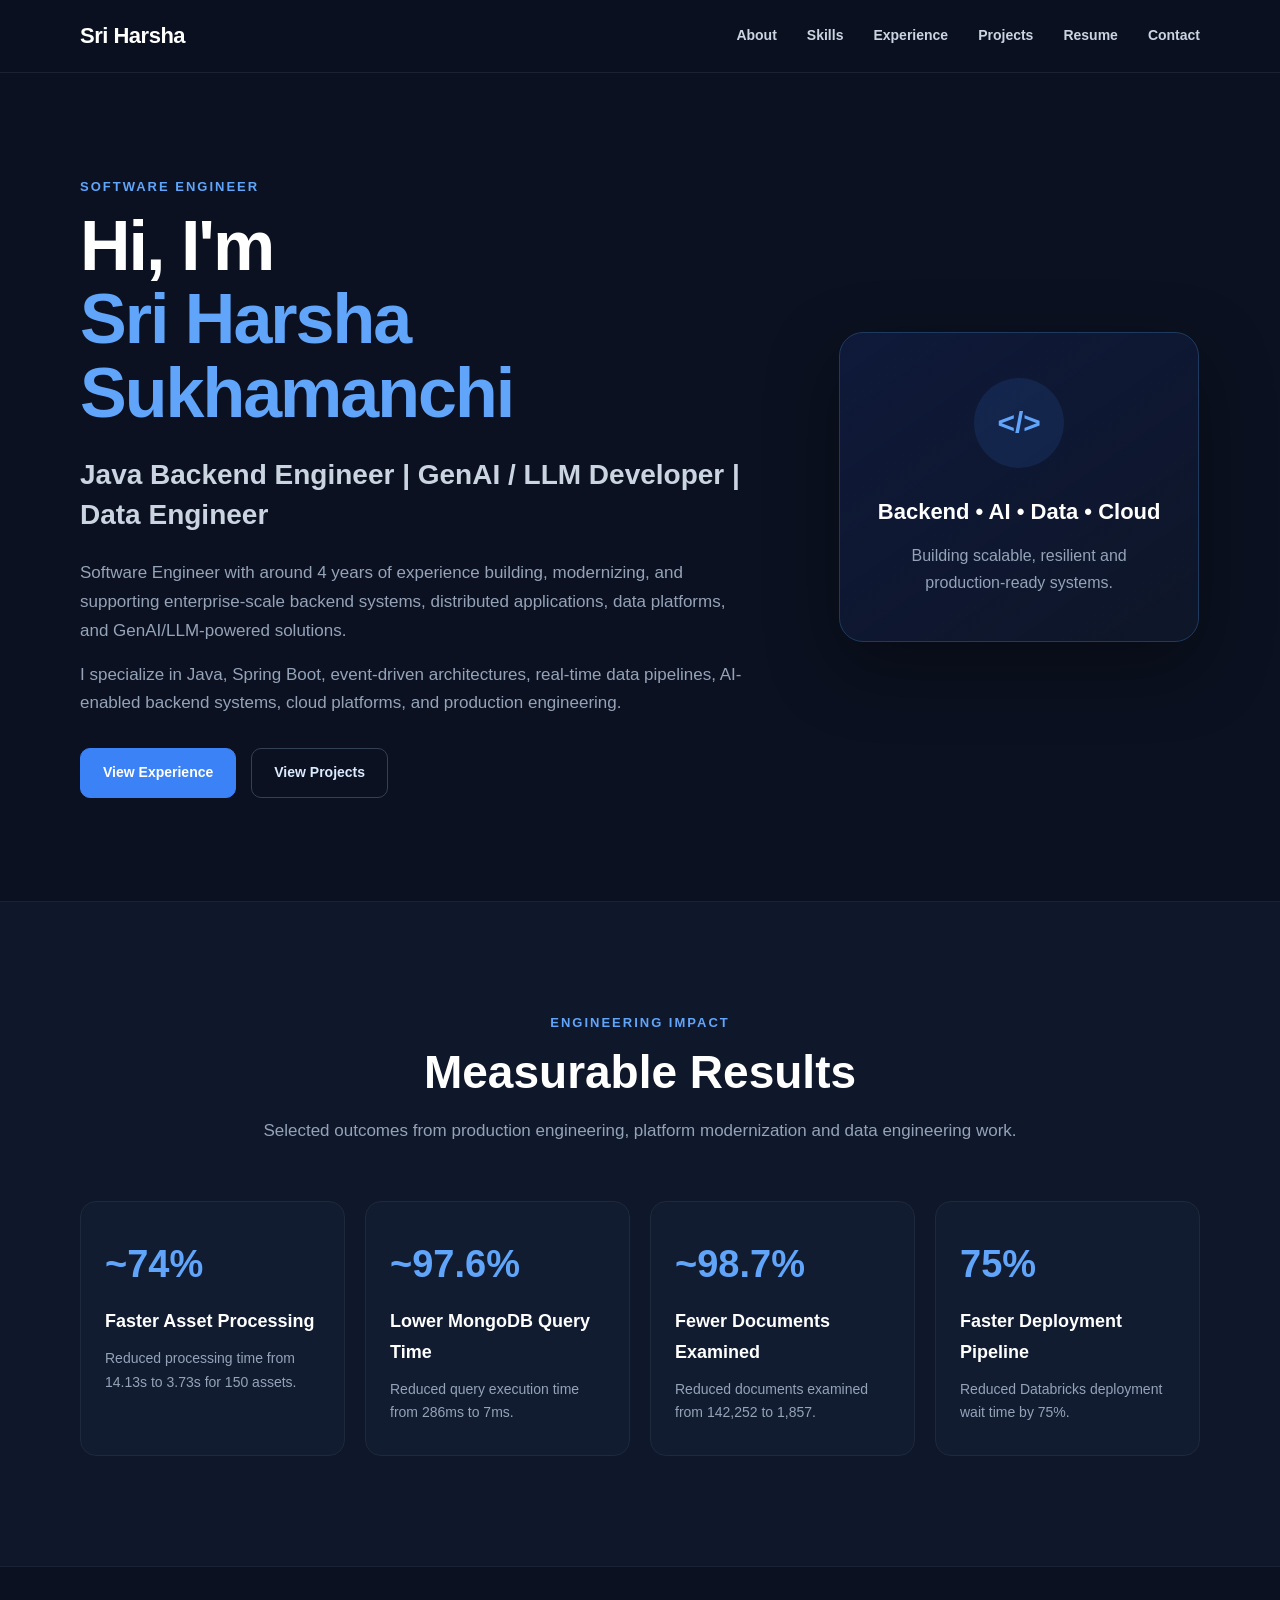
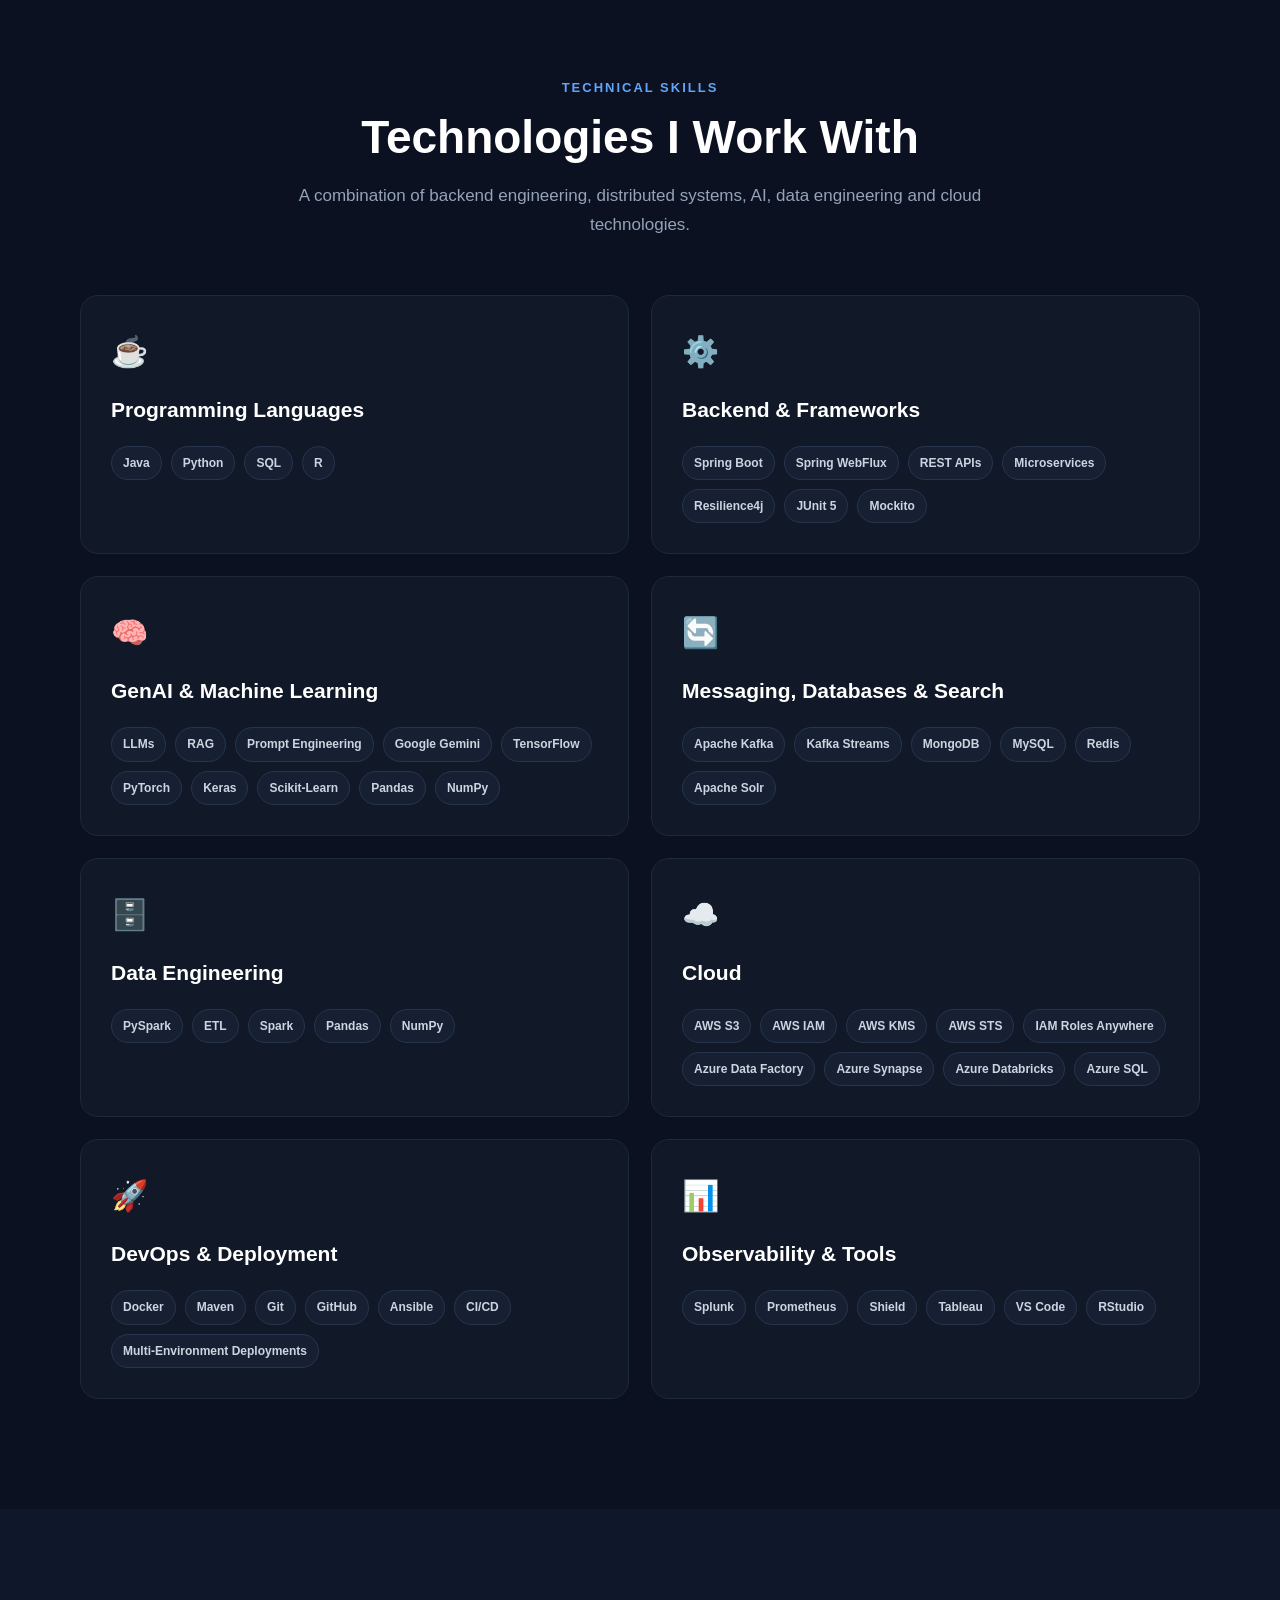
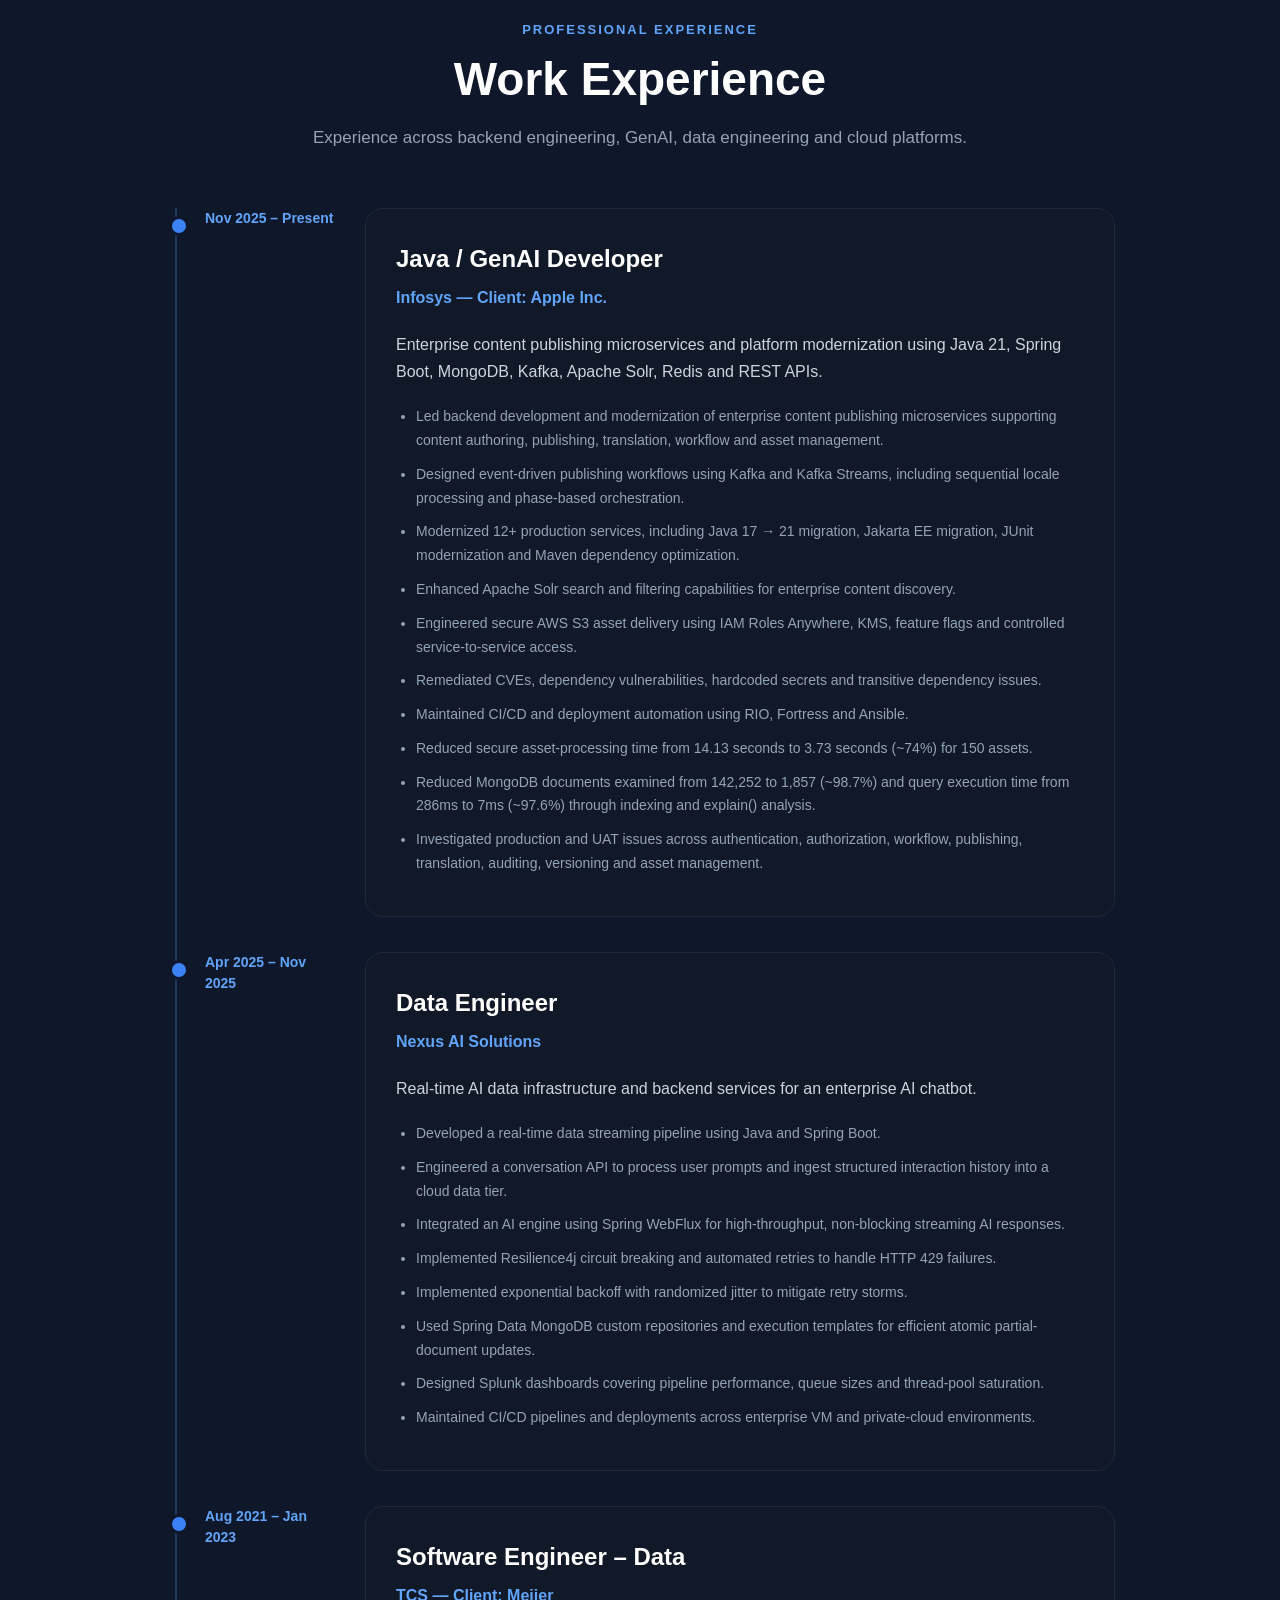
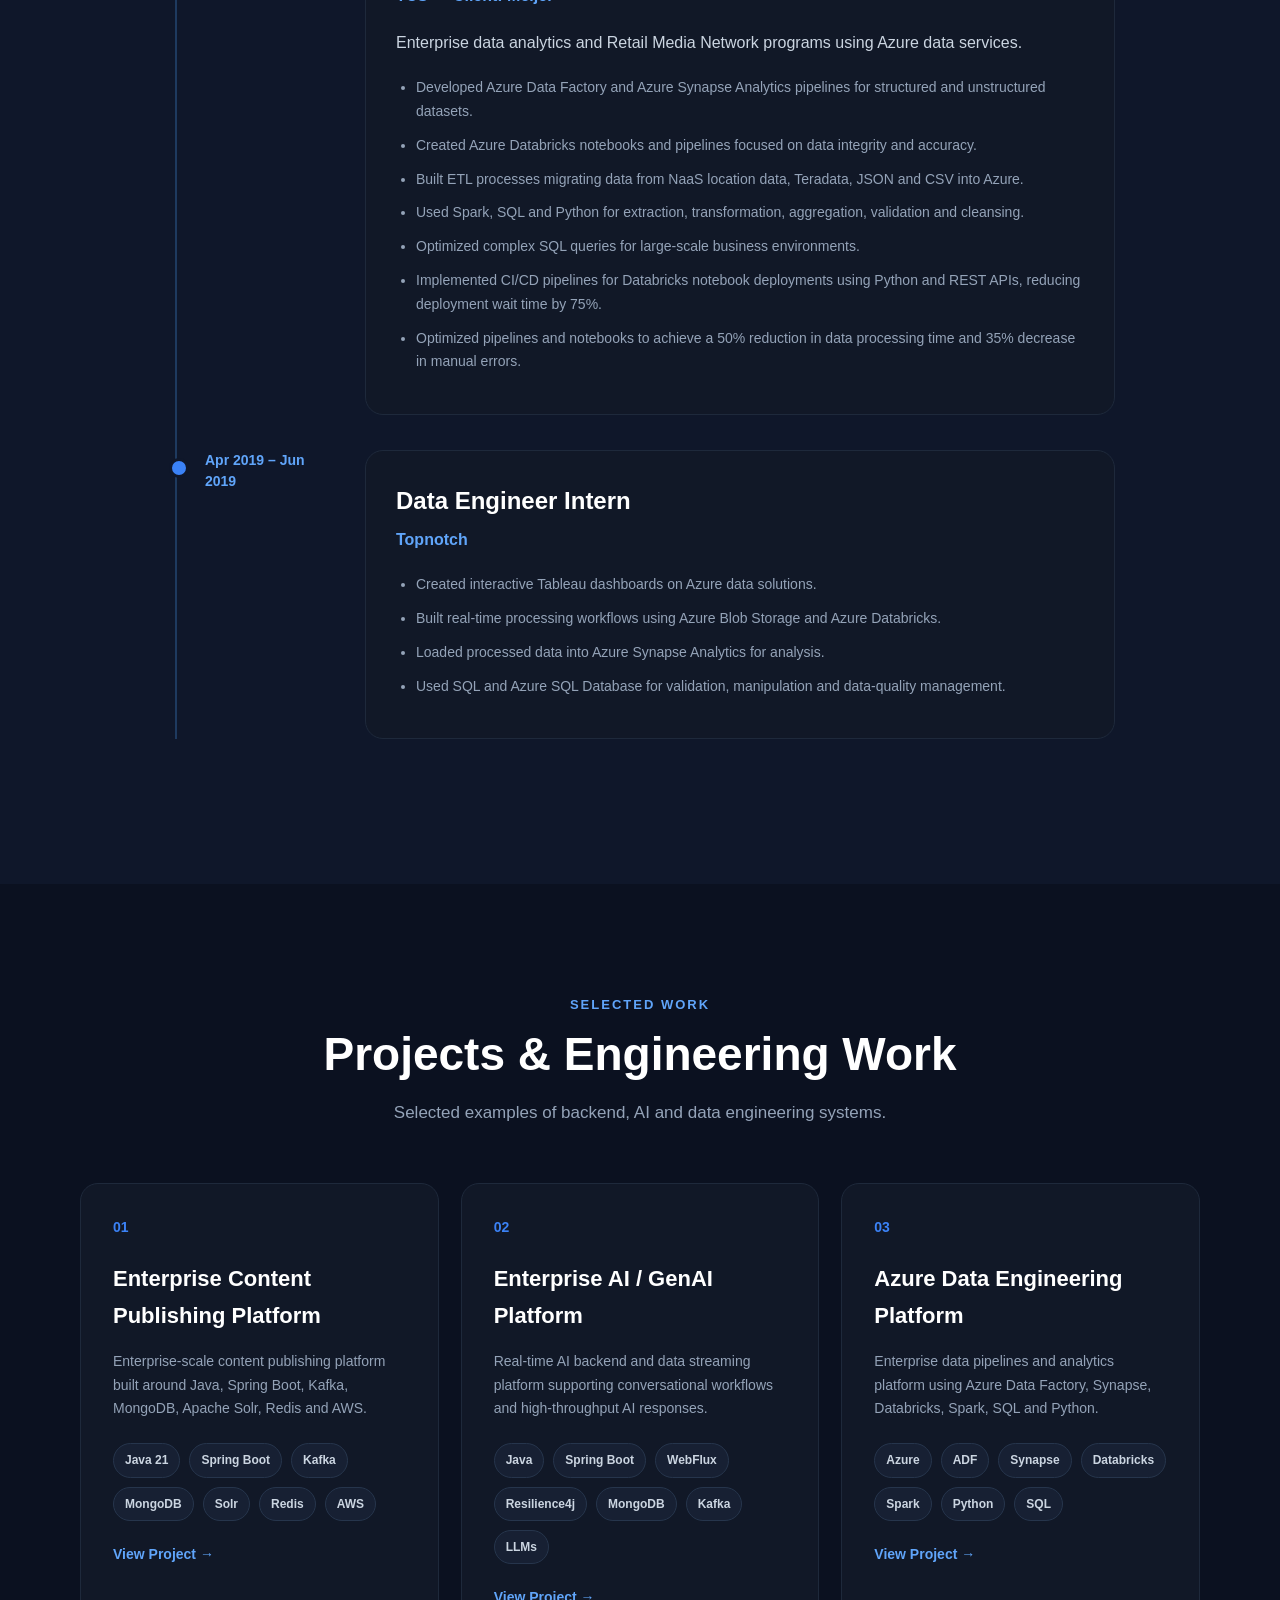
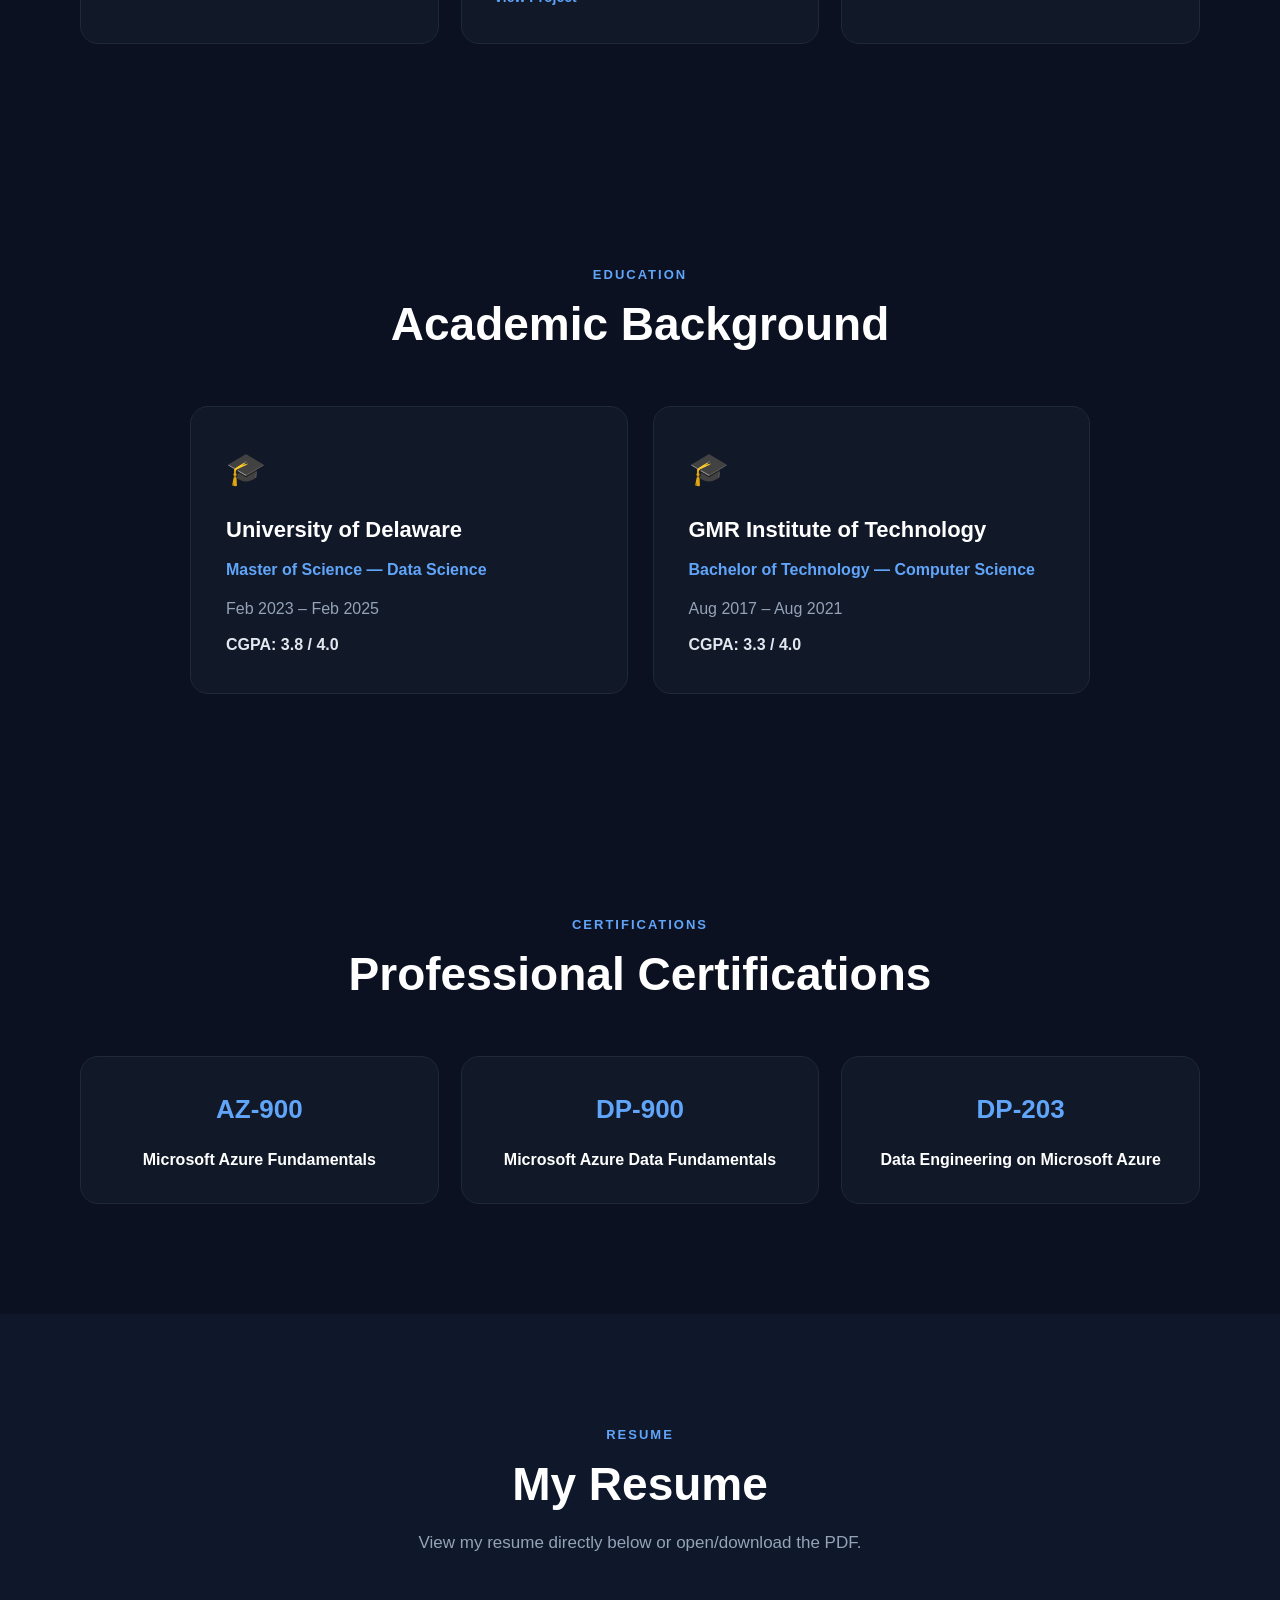
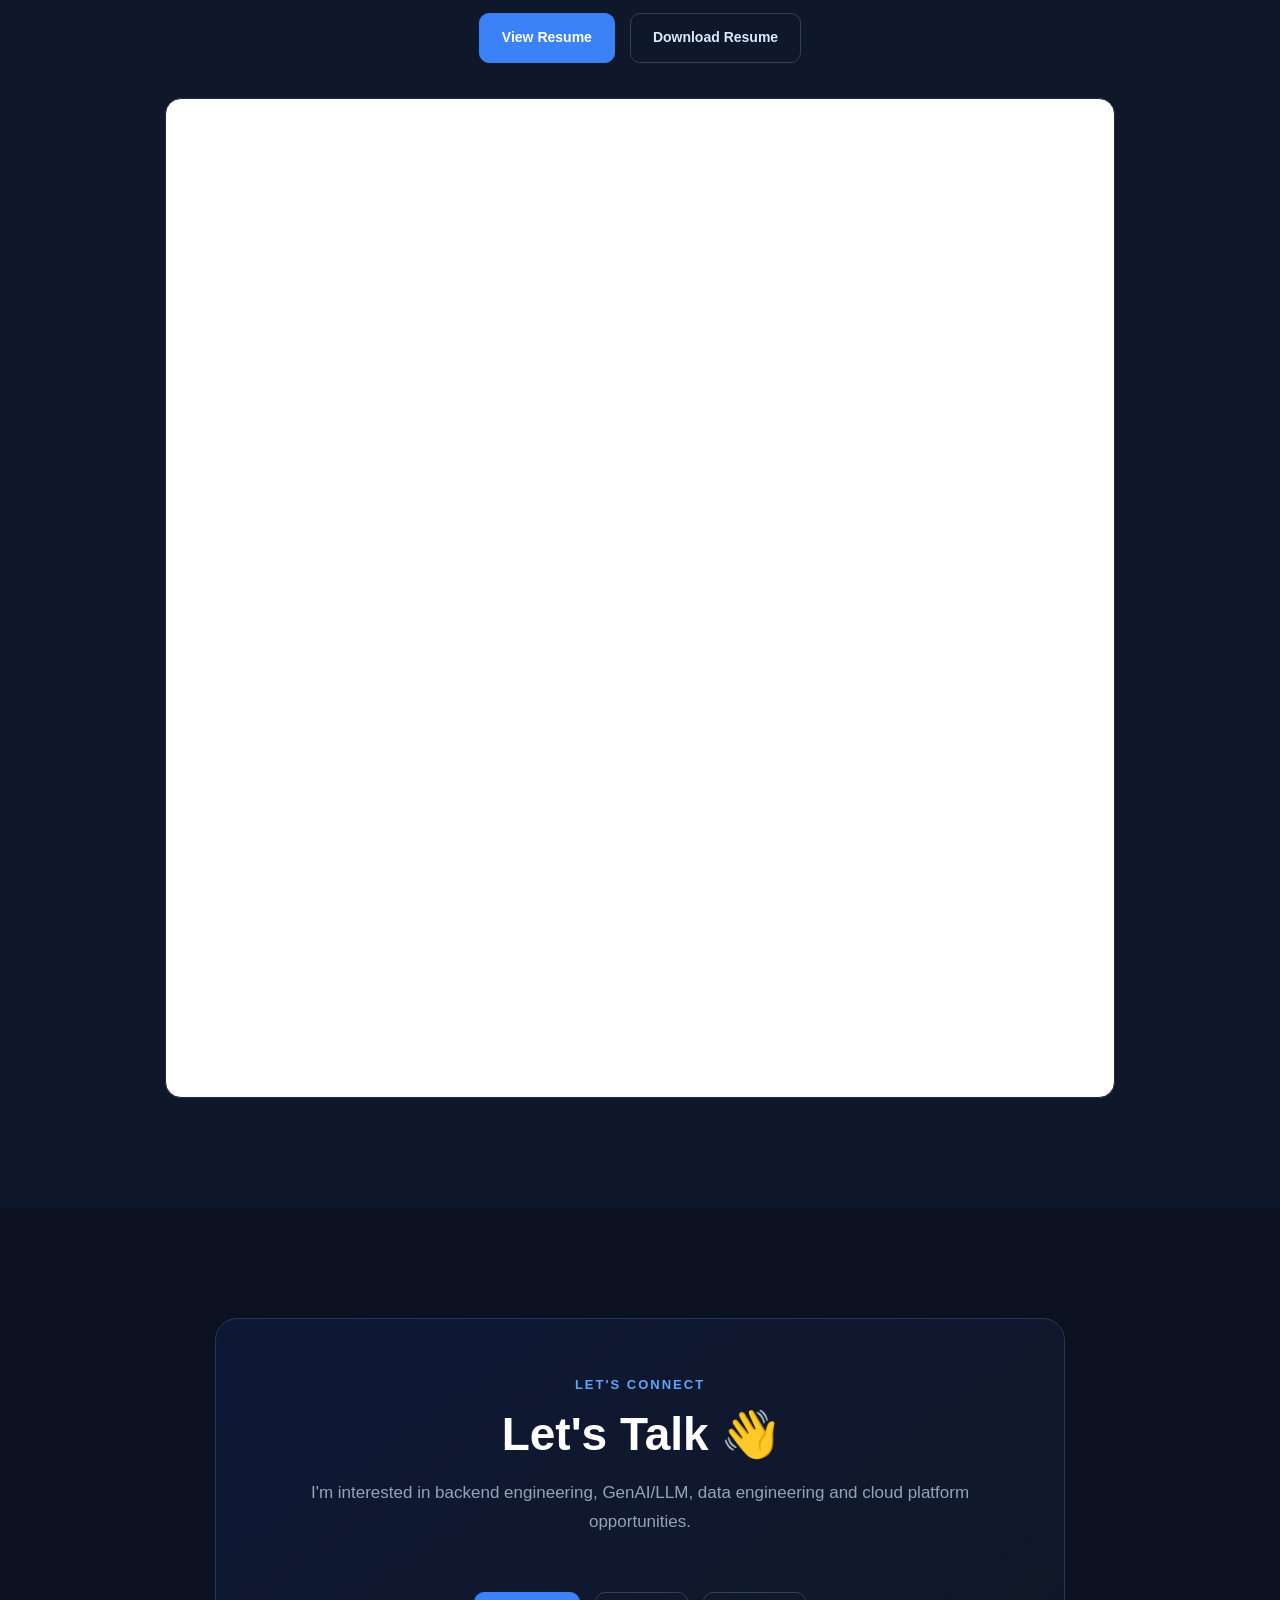
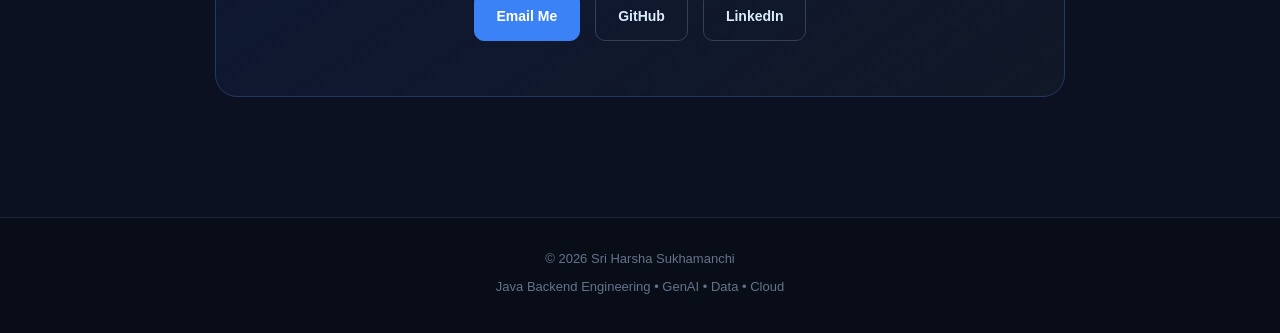
==== commit 244d0938: "Update index.html" ====
--- a/index.html
+++ b/index.html
@@ -286,7 +286,7 @@
                 </div>
 
                 <h3>
-                    Programming
+                    Programming Languages
                 </h3>
 
                 <div class="tags">
@@ -361,17 +361,17 @@
                 </div>
 
                 <h3>
-                    Distributed Systems
+                    Messaging, Databases & Search
                 </h3>
 
                 <div class="tags">
 
                     <span>Apache Kafka</span>
                     <span>Kafka Streams</span>
-                    <span>Event-Driven Architecture</span>
-                    <span>Microservices</span>
-                    <span>System Design</span>
-                    <span>LLD</span>
+                    <span>MongoDB</span>
+                    <span>MySQL</span>
+                    <span>Redis</span>
+                    <span>Apache Solr</span>
 
                 </div>
 
@@ -390,13 +390,11 @@
 
                 <div class="tags">
 
-                    <span>MongoDB</span>
-                    <span>MySQL</span>
-                    <span>Apache Solr</span>
-                    <span>Redis</span>
                     <span>PySpark</span>
                     <span>ETL</span>
-                    <span>SQL</span>
+                    <span>Spark</span>
+                    <span>Pandas</span>
+                    <span>NumPy</span>
 
                 </div>
 
--- a/css/style.css
+++ b/css/style.css
@@ -1,6 +1,6 @@
-/* =====================================================
+/* =========================================================
    GLOBAL
-===================================================== */
+========================================================= */
 
 * {
     margin: 0;
@@ -10,44 +10,62 @@
 
 html {
     scroll-behavior: smooth;
+    scroll-padding-top: 90px;
 }
 
 body {
-    font-family: Arial, Helvetica, sans-serif;
-    background: #0b0d10;
-    color: #f5f5f5;
-    line-height: 1.6;
+    font-family:
+        -apple-system,
+        BlinkMacSystemFont,
+        "Segoe UI",
+        Roboto,
+        Helvetica,
+        Arial,
+        sans-serif;
+
+    background: #0b1120;
+    color: #e5e7eb;
+
+    line-height: 1.7;
 }
 
 a {
+    color: inherit;
     text-decoration: none;
-    color: inherit;
+}
+
+ul {
+    padding-left: 20px;
+}
+
+li {
+    margin-bottom: 10px;
 }
 
 .container {
-    width: min(1150px, 90%);
-    margin: auto;
-}
-
-
-/* =====================================================
+    width: min(1120px, 92%);
+    margin: 0 auto;
+}
+
+
+/* =========================================================
    HEADER
-===================================================== */
+========================================================= */
 
 .header {
     position: sticky;
     top: 0;
     z-index: 1000;
 
-    background: rgba(11, 13, 16, 0.95);
-
-    border-bottom: 1px solid #25282d;
-
-    backdrop-filter: blur(10px);
+    background: rgba(11, 17, 32, 0.92);
+
+    border-bottom: 1px solid rgba(148, 163, 184, 0.12);
+
+    backdrop-filter: blur(15px);
 }
 
 .nav-container {
-    min-height: 75px;
+    min-height: 72px;
 
     display: flex;
     align-items: center;
@@ -56,332 +74,889 @@
 
 .logo {
     font-size: 22px;
-    font-weight: 700;
-    letter-spacing: 0.5px;
+    font-weight: 800;
+
+    color: #ffffff;
+
+    letter-spacing: -0.5px;
+}
+
+.logo:hover {
+    color: #60a5fa;
 }
 
 .navbar {
     display: flex;
-    gap: 25px;
+    align-items: center;
+    gap: 30px;
 }
 
 .navbar a {
-    color: #b7bbc2;
+    color: #cbd5e1;
+
     font-size: 14px;
-
-    transition: 0.3s;
+    font-weight: 600;
+
+    position: relative;
+
+    transition:
+        color 0.25s ease;
 }
 
 .navbar a:hover {
-    color: #ffffff;
-}
-
-
-/* =====================================================
+    color: #60a5fa;
+}
+
+.navbar a::after {
+    content: "";
+
+    position: absolute;
+
+    left: 0;
+    bottom: -7px;
+
+    width: 0;
+    height: 2px;
+
+    background: #60a5fa;
+
+    transition: width 0.25s ease;
+}
+
+.navbar a:hover::after {
+    width: 100%;
+}
+
+.menu-toggle {
+    display: none;
+
+    border: none;
+    background: transparent;
+
+    color: #ffffff;
+
+    font-size: 28px;
+
+    cursor: pointer;
+}
+
+
+/* =========================================================
+   SECTIONS
+========================================================= */
+
+.section {
+    padding: 110px 0;
+
+    scroll-margin-top: 75px;
+}
+
+.section-heading {
+    max-width: 760px;
+
+    margin: 0 auto 55px;
+
+    text-align: center;
+}
+
+.eyebrow {
+    color: #60a5fa;
+
+    font-size: 13px;
+    font-weight: 800;
+
+    letter-spacing: 2px;
+
+    text-transform: uppercase;
+
+    margin-bottom: 12px;
+}
+
+.section-heading h2 {
+    color: #ffffff;
+
+    font-size: clamp(32px, 5vw, 46px);
+
+    line-height: 1.15;
+
+    margin-bottom: 18px;
+}
+
+.section-heading p:not(.eyebrow) {
+    color: #94a3b8;
+
+    font-size: 17px;
+}
+
+
+/* =========================================================
    HERO
-===================================================== */
+========================================================= */
 
 .hero {
-    min-height: 85vh;
+    min-height: calc(100vh - 72px);
 
     display: flex;
     align-items: center;
 
-    border-bottom: 1px solid #25282d;
+    padding-top: 90px;
+    padding-bottom: 90px;
 }
 
 .hero-content {
+    display: grid;
+
+    grid-template-columns: 1.5fr 0.8fr;
+
+    gap: 80px;
+
+    align-items: center;
+}
+
+.hero-text {
+    max-width: 760px;
+}
+
+.hero-text h1 {
+    color: #ffffff;
+
+    font-size: clamp(42px, 6vw, 70px);
+
+    line-height: 1.05;
+
+    letter-spacing: -2px;
+
+    margin-bottom: 25px;
+}
+
+.hero-text h1 span {
+    display: block;
+
+    color: #60a5fa;
+}
+
+.hero-text h2 {
+    color: #cbd5e1;
+
+    font-size: clamp(20px, 3vw, 28px);
+
+    line-height: 1.4;
+
+    margin-bottom: 25px;
+}
+
+.hero-description {
+    color: #94a3b8;
+
+    font-size: 17px;
+
+    max-width: 720px;
+
+    margin-bottom: 15px;
+}
+
+.hero-buttons {
+    display: flex;
+
+    flex-wrap: wrap;
+
+    gap: 15px;
+
+    margin-top: 30px;
+}
+
+
+/* =========================================================
+   BUTTONS
+========================================================= */
+
+.btn {
+    display: inline-flex;
+
+    align-items: center;
+    justify-content: center;
+
+    min-height: 48px;
+
+    padding: 12px 22px;
+
+    border-radius: 10px;
+
+    font-weight: 700;
+
+    font-size: 14px;
+
+    transition:
+        transform 0.25s ease,
+        background 0.25s ease,
+        border-color 0.25s ease;
+
+    cursor: pointer;
+}
+
+.btn:hover {
+    transform: translateY(-2px);
+}
+
+.primary-btn {
+    background: #3b82f6;
+
+    color: #ffffff;
+
+    border: 1px solid #3b82f6;
+}
+
+.primary-btn:hover {
+    background: #2563eb;
+}
+
+.secondary-btn {
+    background: transparent;
+
+    color: #dbeafe;
+
+    border: 1px solid #334155;
+}
+
+.secondary-btn:hover {
+    border-color: #60a5fa;
+
+    color: #ffffff;
+}
+
+
+/* =========================================================
+   HERO CARD
+========================================================= */
+
+.hero-card {
+    display: flex;
+
+    justify-content: center;
+}
+
+.hero-card-inner {
+    width: 100%;
+    max-width: 360px;
+
+    padding: 45px 30px;
+
+    text-align: center;
+
+    border: 1px solid #1e3a5f;
+
+    border-radius: 24px;
+
+    background:
+        linear-gradient(
+            145deg,
+            rgba(30, 64, 175, 0.18),
+            rgba(15, 23, 42, 0.75)
+        );
+
+    box-shadow:
+        0 25px 70px rgba(0, 0, 0, 0.35);
+}
+
+.code-icon {
+    width: 90px;
+    height: 90px;
+
+    margin: 0 auto 25px;
+
+    display: flex;
+    align-items: center;
+    justify-content: center;
+
+    border-radius: 50%;
+
+    background: rgba(59, 130, 246, 0.12);
+
+    color: #60a5fa;
+
+    font-size: 30px;
+    font-weight: 800;
+}
+
+.hero-card-inner h3 {
+    color: #ffffff;
+
+    font-size: 22px;
+
+    margin-bottom: 12px;
+}
+
+.hero-card-inner p {
+    color: #94a3b8;
+}
+
+
+/* =========================================================
+   IMPACT
+========================================================= */
+
+.impact {
+    background: #0f172a;
+
+    border-top: 1px solid rgba(148, 163, 184, 0.08);
+    border-bottom: 1px solid rgba(148, 163, 184, 0.08);
+}
+
+.impact-grid {
+    display: grid;
+
+    grid-template-columns:
+        repeat(4, 1fr);
+
+    gap: 20px;
+}
+
+.impact-card {
+    padding: 30px 24px;
+
+    background: #111c31;
+
+    border: 1px solid #1e293b;
+
+    border-radius: 16px;
+
+    transition:
+        transform 0.25s ease,
+        border-color 0.25s ease;
+}
+
+.impact-card:hover {
+    transform: translateY(-5px);
+
+    border-color: #3b82f6;
+}
+
+.impact-number {
+    display: block;
+
+    color: #60a5fa;
+
+    font-size: 38px;
+
+    font-weight: 800;
+
+    margin-bottom: 10px;
+}
+
+.impact-card h3 {
+    color: #ffffff;
+
+    font-size: 18px;
+
+    margin-bottom: 10px;
+}
+
+.impact-card p {
+    color: #94a3b8;
+
+    font-size: 14px;
+}
+
+
+/* =========================================================
+   SKILLS
+========================================================= */
+
+.skills-grid {
+    display: grid;
+
+    grid-template-columns:
+        repeat(2, 1fr);
+
+    gap: 22px;
+}
+
+.skill-card {
+    padding: 30px;
+
+    background: #111827;
+
+    border: 1px solid #1e293b;
+
+    border-radius: 18px;
+
+    transition:
+        transform 0.25s ease,
+        border-color 0.25s ease;
+}
+
+.skill-card:hover {
+    transform: translateY(-5px);
+
+    border-color: #3b82f6;
+}
+
+.skill-icon {
+    font-size: 30px;
+
+    margin-bottom: 15px;
+}
+
+.skill-card h3 {
+    color: #ffffff;
+
+    font-size: 21px;
+
+    margin-bottom: 18px;
+}
+
+
+/* =========================================================
+   TAGS
+========================================================= */
+
+.tags {
+    display: flex;
+
+    flex-wrap: wrap;
+
+    gap: 9px;
+}
+
+.tags span {
+    display: inline-block;
+
+    padding: 6px 11px;
+
+    border-radius: 999px;
+
+    background: #172033;
+
+    border: 1px solid #26354c;
+
+    color: #cbd5e1;
+
+    font-size: 12px;
+
+    font-weight: 600;
+}
+
+
+/* =========================================================
+   EXPERIENCE
+========================================================= */
+
+.experience-section {
+    background: #0f172a;
+}
+
+.timeline {
+    position: relative;
+
+    max-width: 950px;
+
+    margin: 0 auto;
+}
+
+.timeline::before {
+    content: "";
+
+    position: absolute;
+
+    left: 10px;
+    top: 0;
+    bottom: 0;
+
+    width: 2px;
+
+    background: #1e3a5f;
+}
+
+.experience-card {
+    position: relative;
+
+    display: grid;
+
+    grid-template-columns: 170px 1fr;
+
+    gap: 30px;
+
+    margin-bottom: 35px;
+}
+
+.experience-card::before {
+    content: "";
+
+    position: absolute;
+
+    left: 4px;
+    top: 8px;
+
+    width: 14px;
+    height: 14px;
+
+    border-radius: 50%;
+
+    background: #3b82f6;
+
+    border: 3px solid #0f172a;
+
+    z-index: 2;
+}
+
+.experience-date {
+    padding-left: 40px;
+
+    color: #60a5fa;
+
+    font-size: 14px;
+
+    font-weight: 700;
+
+    line-height: 1.5;
+}
+
+.experience-content {
+    padding: 30px;
+
+    background: #111827;
+
+    border: 1px solid #1e293b;
+
+    border-radius: 18px;
+}
+
+.experience-content h3 {
+    color: #ffffff;
+
+    font-size: 24px;
+
+    margin-bottom: 4px;
+}
+
+.experience-content h4 {
+    color: #60a5fa;
+
+    font-size: 16px;
+
+    margin-bottom: 20px;
+}
+
+.experience-summary {
+    color: #cbd5e1;
+
+    margin-bottom: 20px;
+}
+
+.experience-content li {
+    color: #94a3b8;
+
+    font-size: 14px;
+}
+
+
+/* =========================================================
+   PROJECTS
+========================================================= */
+
+.projects-grid {
+    display: grid;
+
+    grid-template-columns:
+        repeat(3, 1fr);
+
+    gap: 22px;
+}
+
+.project-card {
+    padding: 32px;
+
+    background: #111827;
+
+    border: 1px solid #1e293b;
+
+    border-radius: 18px;
+
+    transition:
+        transform 0.25s ease,
+        border-color 0.25s ease;
+}
+
+.project-card:hover {
+    transform: translateY(-7px);
+
+    border-color: #3b82f6;
+}
+
+.project-number {
+    color: #3b82f6;
+
+    font-size: 14px;
+
+    font-weight: 800;
+
+    margin-bottom: 20px;
+}
+
+.project-card h3 {
+    color: #ffffff;
+
+    font-size: 22px;
+
+    margin-bottom: 15px;
+}
+
+.project-card p {
+    color: #94a3b8;
+
+    font-size: 14px;
+
+    margin-bottom: 22px;
+}
+
+.project-link {
+    display: inline-block;
+
+    margin-top: 22px;
+
+    color: #60a5fa;
+
+    font-weight: 700;
+
+    font-size: 14px;
+}
+
+.project-link:hover {
+    color: #93c5fd;
+}
+
+
+/* =========================================================
+   EDUCATION
+========================================================= */
+
+.education-grid {
+    display: grid;
+
+    grid-template-columns:
+        repeat(2, 1fr);
+
+    gap: 25px;
+
+    max-width: 900px;
+
+    margin: 0 auto;
+}
+
+.education-card {
+    padding: 35px;
+
+    background: #111827;
+
+    border: 1px solid #1e293b;
+
+    border-radius: 18px;
+}
+
+.education-icon {
+    font-size: 32px;
+
+    display: block;
+
+    margin-bottom: 15px;
+}
+
+.education-card h3 {
+    color: #ffffff;
+
+    font-size: 22px;
+
+    margin-bottom: 8px;
+}
+
+.education-card h4 {
+    color: #60a5fa;
+
+    font-size: 16px;
+
+    margin-bottom: 12px;
+}
+
+.education-card p {
+    color: #94a3b8;
+
+    margin-bottom: 8px;
+}
+
+.education-card strong {
+    color: #e2e8f0;
+}
+
+
+/* =========================================================
+   CERTIFICATIONS
+========================================================= */
+
+.certification-grid {
+    display: grid;
+
+    grid-template-columns:
+        repeat(3, 1fr);
+
+    gap: 22px;
+}
+
+.certification-card {
+    padding: 30px;
+
+    text-align: center;
+
+    background: #111827;
+
+    border: 1px solid #1e293b;
+
+    border-radius: 18px;
+}
+
+.certification-card span {
+    display: inline-block;
+
+    color: #60a5fa;
+
+    font-size: 26px;
+
+    font-weight: 800;
+
+    margin-bottom: 15px;
+}
+
+.certification-card h3 {
+    color: #ffffff;
+
+    font-size: 16px;
+}
+
+
+/* =========================================================
+   RESUME
+========================================================= */
+
+.resume-section {
+    background: #0f172a;
+}
+
+.resume-actions {
+    display: flex;
+
+    justify-content: center;
+
+    flex-wrap: wrap;
+
+    gap: 15px;
+
+    margin-bottom: 35px;
+}
+
+.resume-viewer {
+    width: 100%;
+
+    max-width: 950px;
+
+    height: 1000px;
+
+    margin: 0 auto;
+
+    overflow: hidden;
+
+    border: 1px solid #1e293b;
+
+    border-radius: 16px;
+
+    background: #ffffff;
+}
+
+.resume-viewer iframe {
+    width: 100%;
+    height: 100%;
+
+    border: none;
+}
+
+
+/* =========================================================
+   CONTACT
+========================================================= */
+
+.contact-section {
+    padding-bottom: 120px;
+}
+
+.contact-card {
     max-width: 850px;
-}
-
-.hero-intro {
-    font-size: 13px;
-    letter-spacing: 4px;
-
-    color: #8e96a3;
-
-    margin-bottom: 20px;
-}
-
-.hero h1 {
-    font-size: clamp(48px, 8vw, 88px);
-
-    line-height: 1.05;
-
-    margin-bottom: 25px;
-}
-
-.hero h1 span {
-    color: #8e96a3;
-}
-
-.hero h2 {
-    font-size: 22px;
-
-    font-weight: 400;
-
-    color: #d0d4da;
-
-    margin-bottom: 25px;
-}
-
-.hero-description {
-    max-width: 700px;
-
-    color: #9ba1aa;
-
-    font-size: 17px;
-}
-
-
-/* =====================================================
-   BUTTONS
-===================================================== */
-
-.hero-buttons,
+
+    margin: 0 auto;
+
+    padding: 55px 35px;
+
+    text-align: center;
+
+    background:
+        linear-gradient(
+            145deg,
+            rgba(30, 64, 175, 0.15),
+            rgba(17, 24, 39, 0.95)
+        );
+
+    border: 1px solid #1e3a5f;
+
+    border-radius: 22px;
+}
+
 .contact-buttons {
     display: flex;
 
+    justify-content: center;
+
+    flex-wrap: wrap;
+
     gap: 15px;
 
-    margin-top: 35px;
-
-    flex-wrap: wrap;
-}
-
-.btn {
-    display: inline-block;
-
-    padding: 12px 25px;
-
-    border-radius: 6px;
-
-    font-size: 14px;
-
-    transition: 0.3s;
-}
-
-.primary-btn {
-    background: #ffffff;
-
-    color: #0b0d10;
-}
-
-.primary-btn:hover {
-    transform: translateY(-3px);
-}
-
-.secondary-btn {
-    border: 1px solid #3a3f46;
-
-    color: #ffffff;
-}
-
-.secondary-btn:hover {
-    background: #181b20;
-}
-
-
-/* =====================================================
-   SECTIONS
-===================================================== */
-
-.explore-section,
-.impact-section,
-.contact-section {
-    padding: 110px 0;
-}
-
-.section-heading {
-    max-width: 700px;
-
-    margin-bottom: 55px;
-}
-
-.section-label {
-    font-size: 12px;
-
-    letter-spacing: 4px;
-
-    color: #858c97;
-
-    margin-bottom: 15px;
-}
-
-.section-heading h2 {
-    font-size: 42px;
-
-    margin-bottom: 15px;
-}
-
-.section-heading p {
-    color: #9299a4;
-}
-
-
-/* =====================================================
-   NAVIGATION CARDS
-===================================================== */
-
-.navigation-grid {
-    display: grid;
-
-    grid-template-columns:
-        repeat(2, 1fr);
-
-    gap: 20px;
-}
-
-.navigation-card {
-    position: relative;
-
-    min-height: 230px;
-
-    padding: 35px;
-
-    border: 1px solid #282c32;
-
-    background: #101318;
-
-    border-radius: 10px;
-
-    transition: 0.3s;
-}
-
-.navigation-card:hover {
-    transform: translateY(-6px);
-
-    border-color: #565d67;
-
-    background: #14171c;
-}
-
-.card-number {
-    color: #626a76;
+    margin-top: 30px;
+}
+
+
+/* =========================================================
+   FOOTER
+========================================================= */
+
+.footer {
+    padding: 30px 0;
+
+    border-top: 1px solid #1e293b;
+
+    background: #080d18;
+
+    text-align: center;
+}
+
+.footer p {
+    color: #64748b;
 
     font-size: 13px;
 
-    margin-bottom: 25px;
-}
-
-.navigation-card h3 {
-    font-size: 24px;
-
-    margin-bottom: 12px;
-}
-
-.navigation-card p {
-    color: #8f96a1;
-
-    margin-bottom: 25px;
-}
-
-.navigation-card span {
-    color: #ffffff;
-
-    font-size: 14px;
-}
-
-
-/* =====================================================
-   IMPACT
-===================================================== */
-
-.impact-section {
-    border-top: 1px solid #25282d;
-
-    border-bottom: 1px solid #25282d;
-}
-
-.impact-grid {
-    display: grid;
-
-    grid-template-columns:
-        repeat(4, 1fr);
-
-    gap: 20px;
-}
-
-.impact-card {
-    padding: 30px;
-
-    background: #101318;
-
-    border: 1px solid #282c32;
-
-    border-radius: 10px;
-}
-
-.impact-card strong {
-    display: block;
-
-    font-size: 38px;
-
-    margin-bottom: 10px;
-}
-
-.impact-card p {
-    color: #d2d5da;
-
-    margin-bottom: 10px;
-}
-
-.impact-card small {
-    color: #747c88;
-}
-
-
-/* =====================================================
-   CONTACT
-===================================================== */
-
-.contact-section {
-    text-align: center;
-}
-
-.contact-section .section-heading {
-    margin-left: auto;
-    margin-right: auto;
-}
-
-.contact-buttons {
-    justify-content: center;
-}
-
-
-/* =====================================================
-   FOOTER
-===================================================== */
-
-footer {
-    border-top: 1px solid #25282d;
-
-    padding: 30px 0;
-
-    text-align: center;
-
-    color: #717883;
-
-    font-size: 13px;
-}
-
-footer p + p {
-    margin-top: 5px;
-}
-
-
-/* =====================================================
-   RESPONSIVE
-===================================================== */
+    margin-bottom: 5px;
+}
+
+
+/* =========================================================
+   MOBILE
+========================================================= */
 
 @media (max-width: 900px) {
 
-    .navbar {
-        gap: 12px;
-    }
-
-    .navbar a {
-        font-size: 12px;
+    .hero-content {
+        grid-template-columns: 1fr;
+
+        gap: 45px;
+    }
+
+    .hero-card {
+        justify-content: flex-start;
     }
 
     .impact-grid {
@@ -389,47 +964,124 @@
             repeat(2, 1fr);
     }
 
+    .projects-grid {
+        grid-template-columns:
+            repeat(2, 1fr);
+    }
+
+    .certification-grid {
+        grid-template-columns:
+            repeat(2, 1fr);
+    }
+
 }
 
 
 @media (max-width: 700px) {
 
-    .nav-container {
+    .navbar {
+        display: none;
+
+        position: absolute;
+
+        top: 72px;
+        left: 0;
+        right: 0;
+
+        padding: 20px;
+
         flex-direction: column;
 
-        padding: 20px 0;
-
-        gap: 15px;
-    }
-
-    .navbar {
-        flex-wrap: wrap;
-
-        justify-content: center;
+        align-items: flex-start;
+
+        gap: 18px;
+
+        background: #0b1120;
+
+        border-bottom: 1px solid #1e293b;
+    }
+
+    .navbar.active {
+        display: flex;
+    }
+
+    .menu-toggle {
+        display: block;
+    }
+
+    .section {
+        padding: 80px 0;
     }
 
     .hero {
-        min-height: 75vh;
-    }
-
-    .hero h1 {
-        font-size: 52px;
-    }
-
-    .hero h2 {
-        font-size: 18px;
-    }
-
-    .navigation-grid {
+        min-height: auto;
+
+        padding-top: 75px;
+    }
+
+    .hero-text h1 {
+        font-size: 45px;
+    }
+
+    .impact-grid,
+    .skills-grid,
+    .projects-grid,
+    .education-grid,
+    .certification-grid {
         grid-template-columns: 1fr;
     }
 
-    .impact-grid {
+    .experience-card {
         grid-template-columns: 1fr;
-    }
-
-    .section-heading h2 {
-        font-size: 34px;
-    }
-
-}
+
+        gap: 10px;
+    }
+
+    .experience-card::before {
+        display: none;
+    }
+
+    .timeline::before {
+        display: none;
+    }
+
+    .experience-date {
+        padding-left: 0;
+    }
+
+    .experience-content {
+        padding: 25px 20px;
+    }
+
+    .resume-viewer {
+        height: 700px;
+    }
+
+}
+
+
+@media (max-width: 480px) {
+
+    .container {
+        width: 90%;
+    }
+
+    .hero-text h1 {
+        font-size: 38px;
+    }
+
+    .hero-text h2 {
+        font-size: 20px;
+    }
+
+    .hero-buttons,
+    .resume-actions,
+    .contact-buttons {
+        flex-direction: column;
+    }
+
+    .btn {
+        width: 100%;
+    }
+
+}
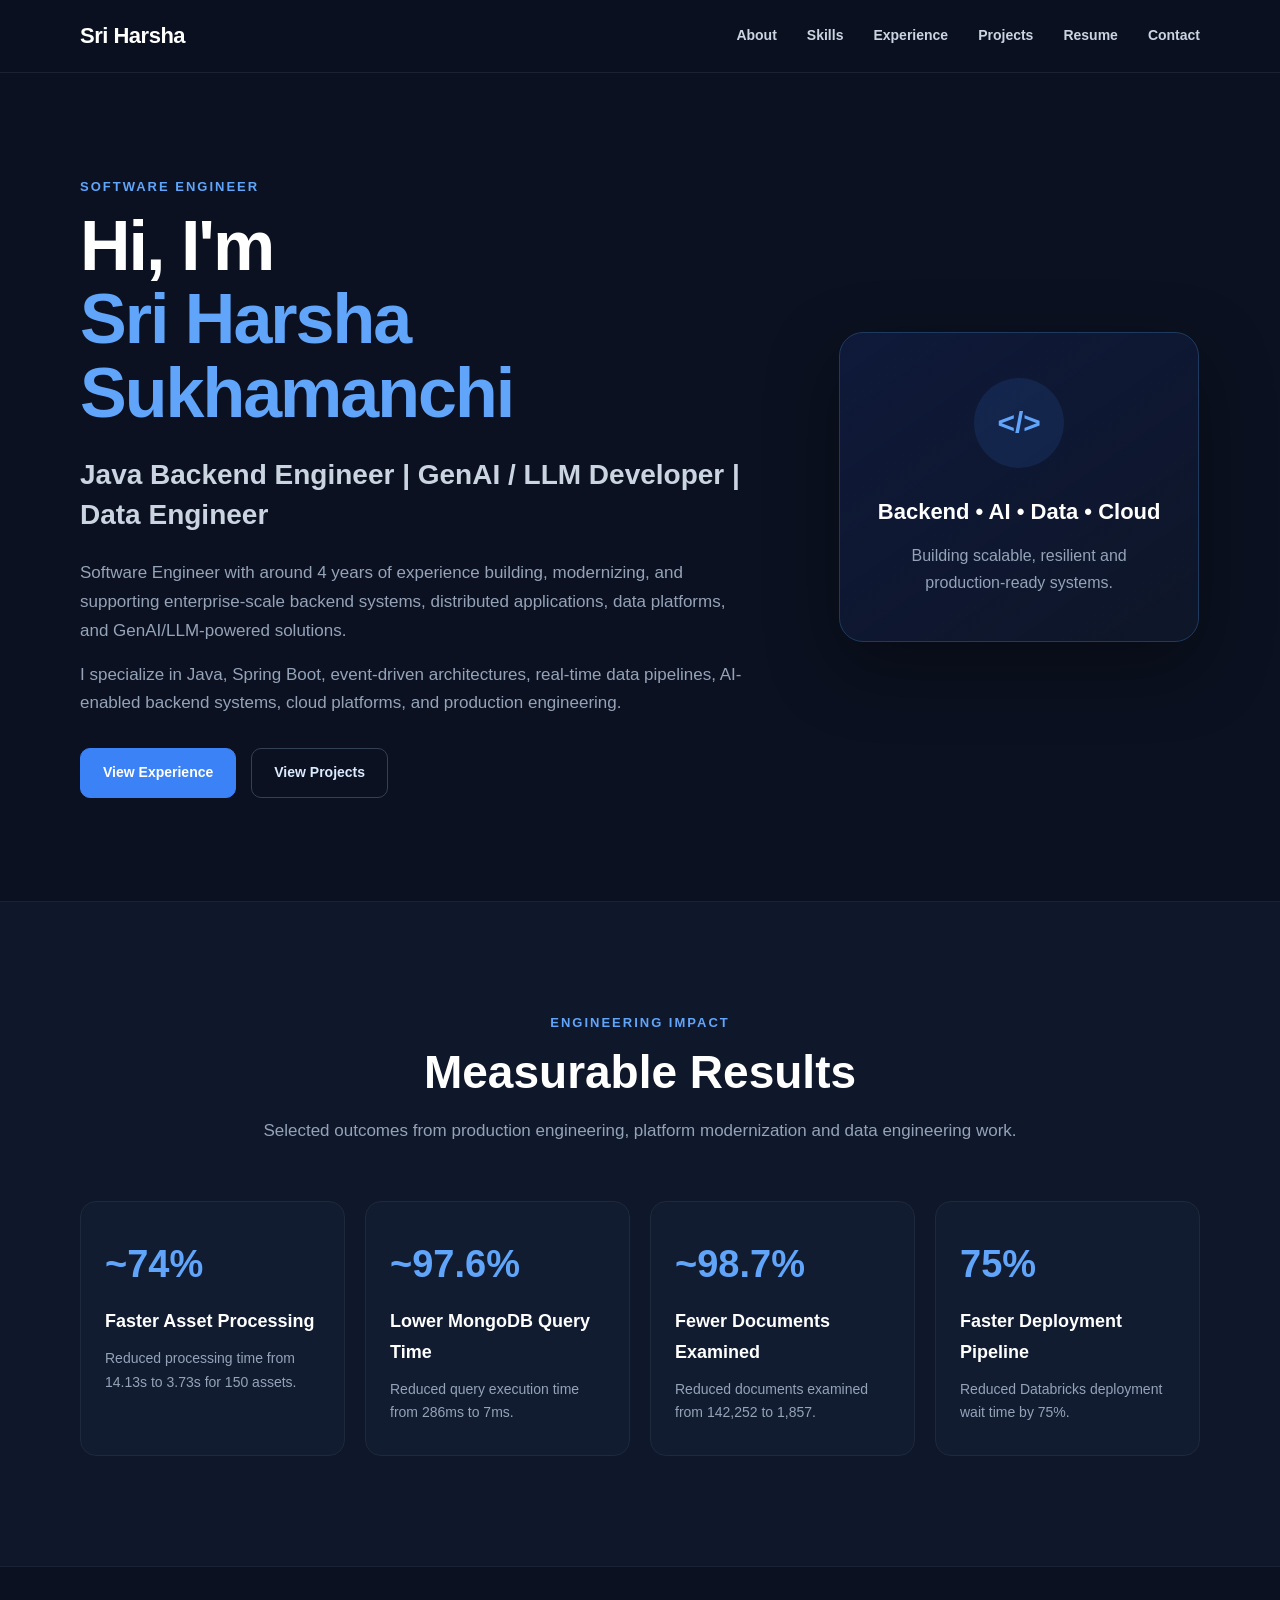
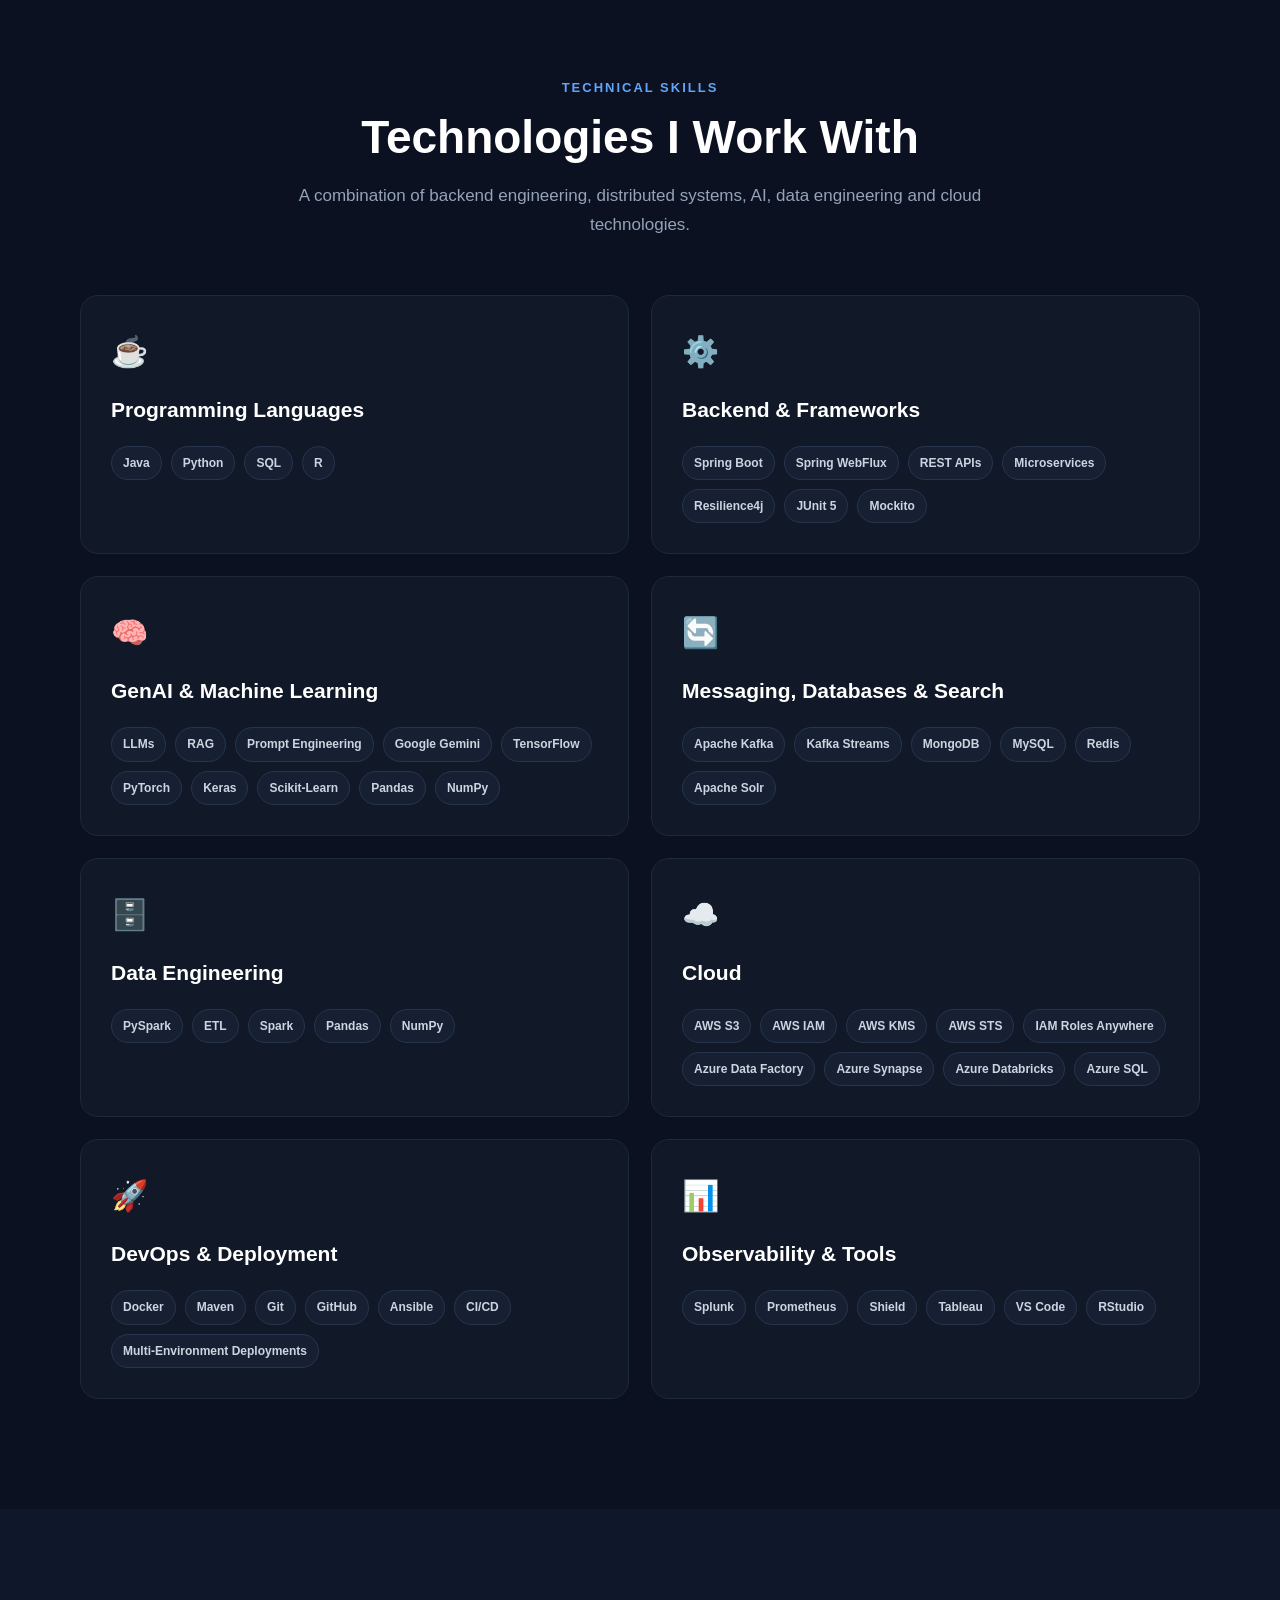
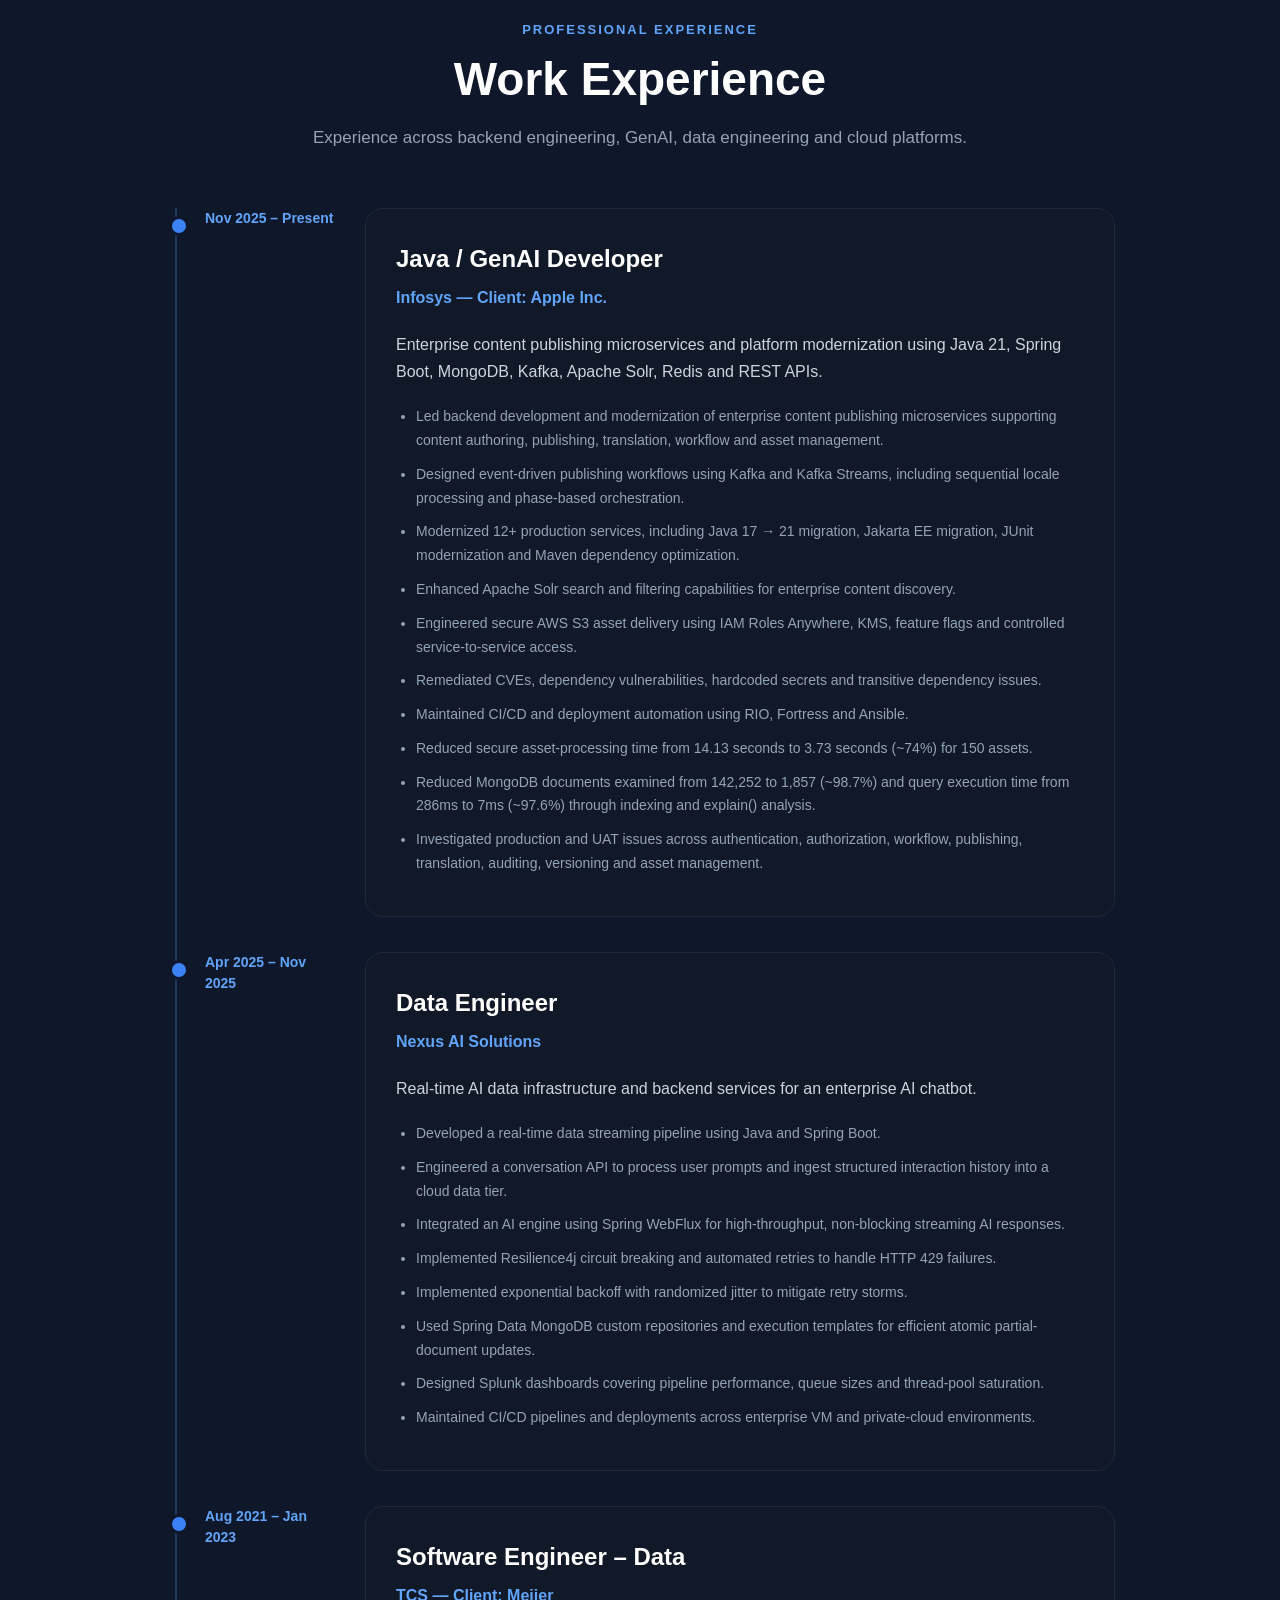
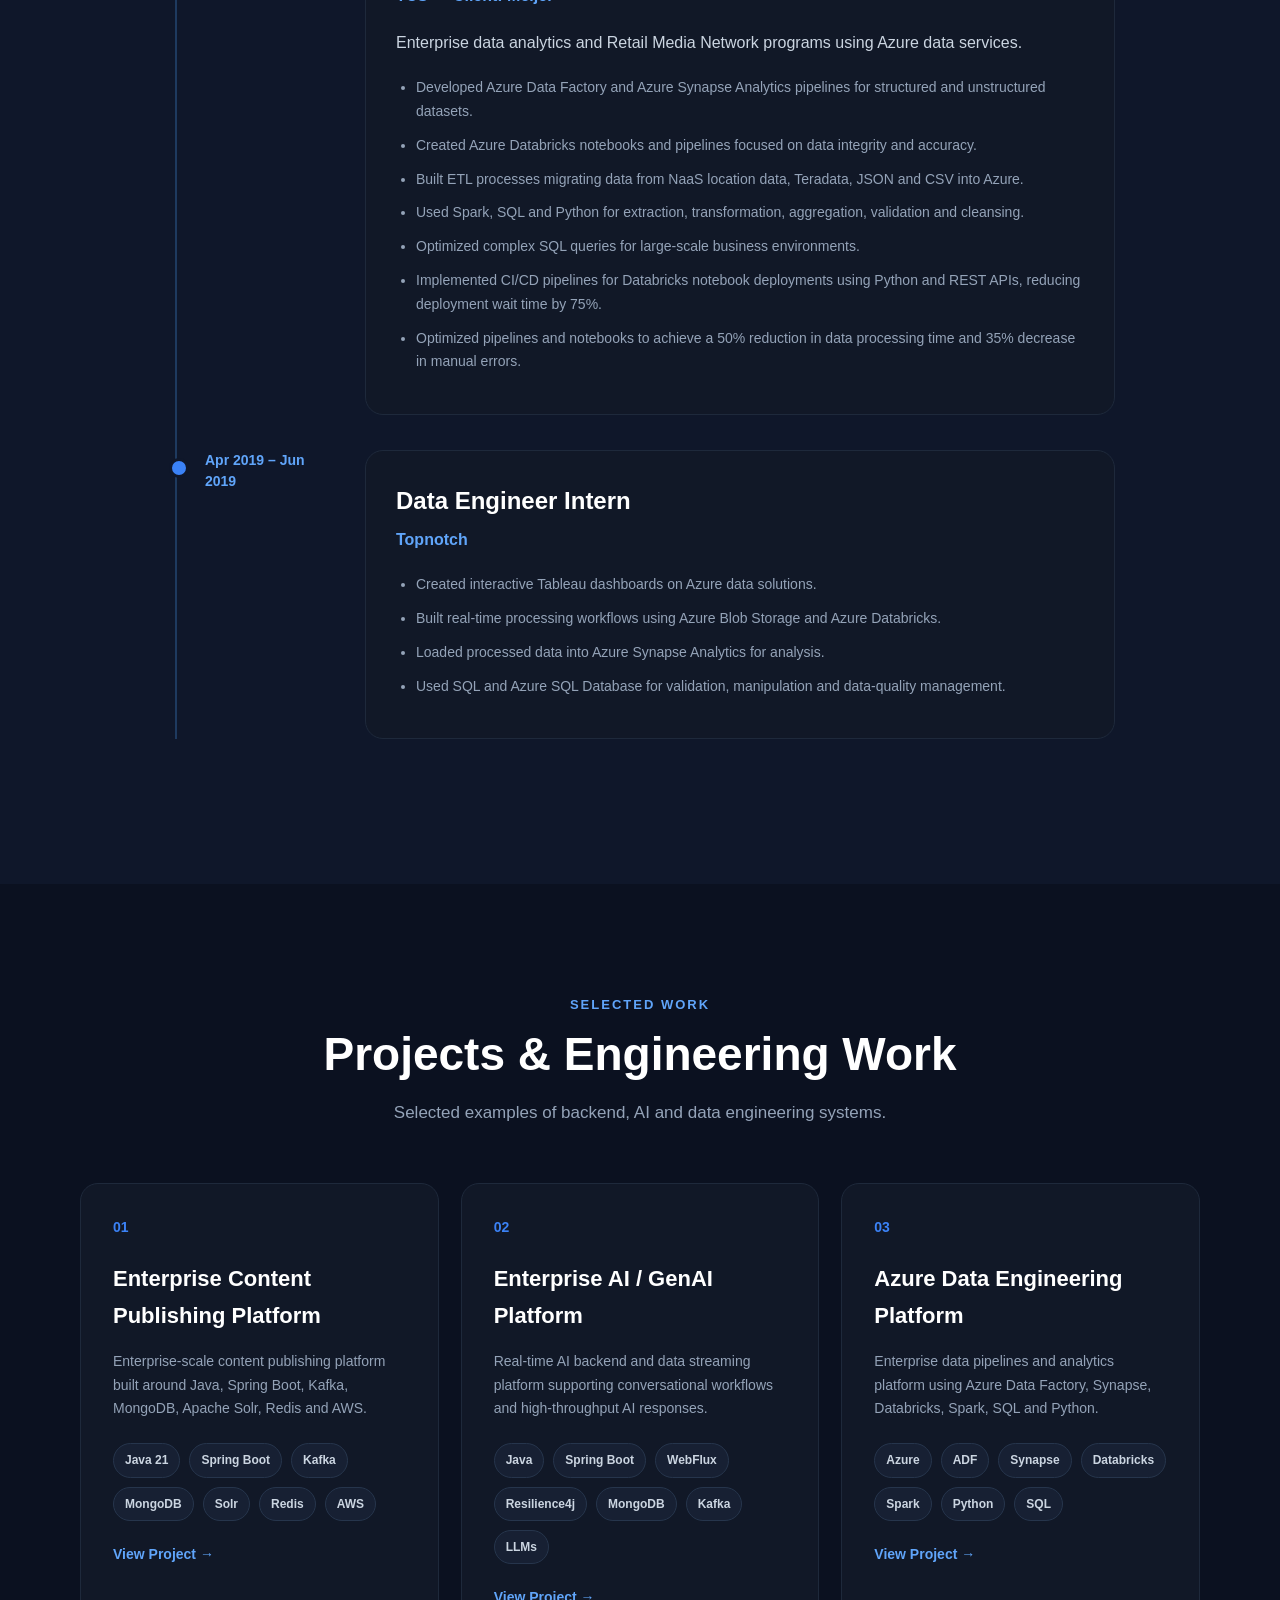
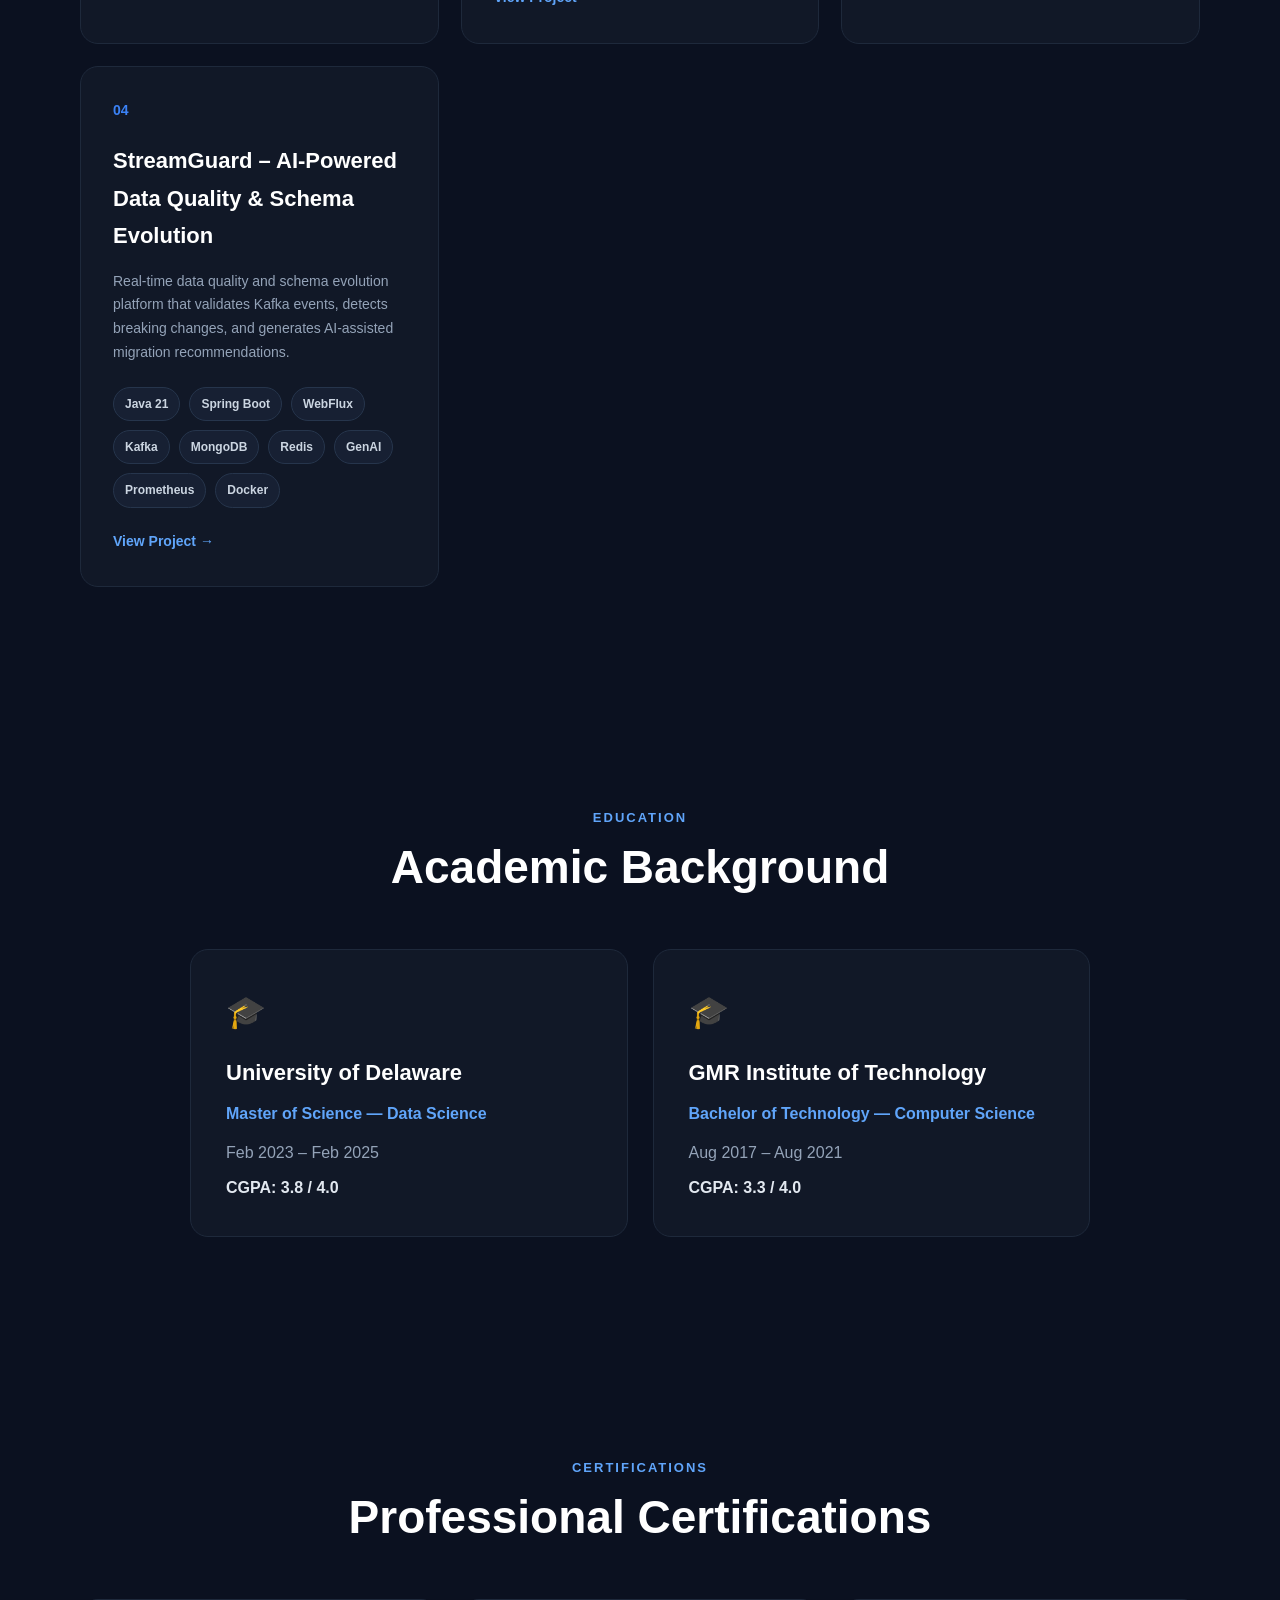
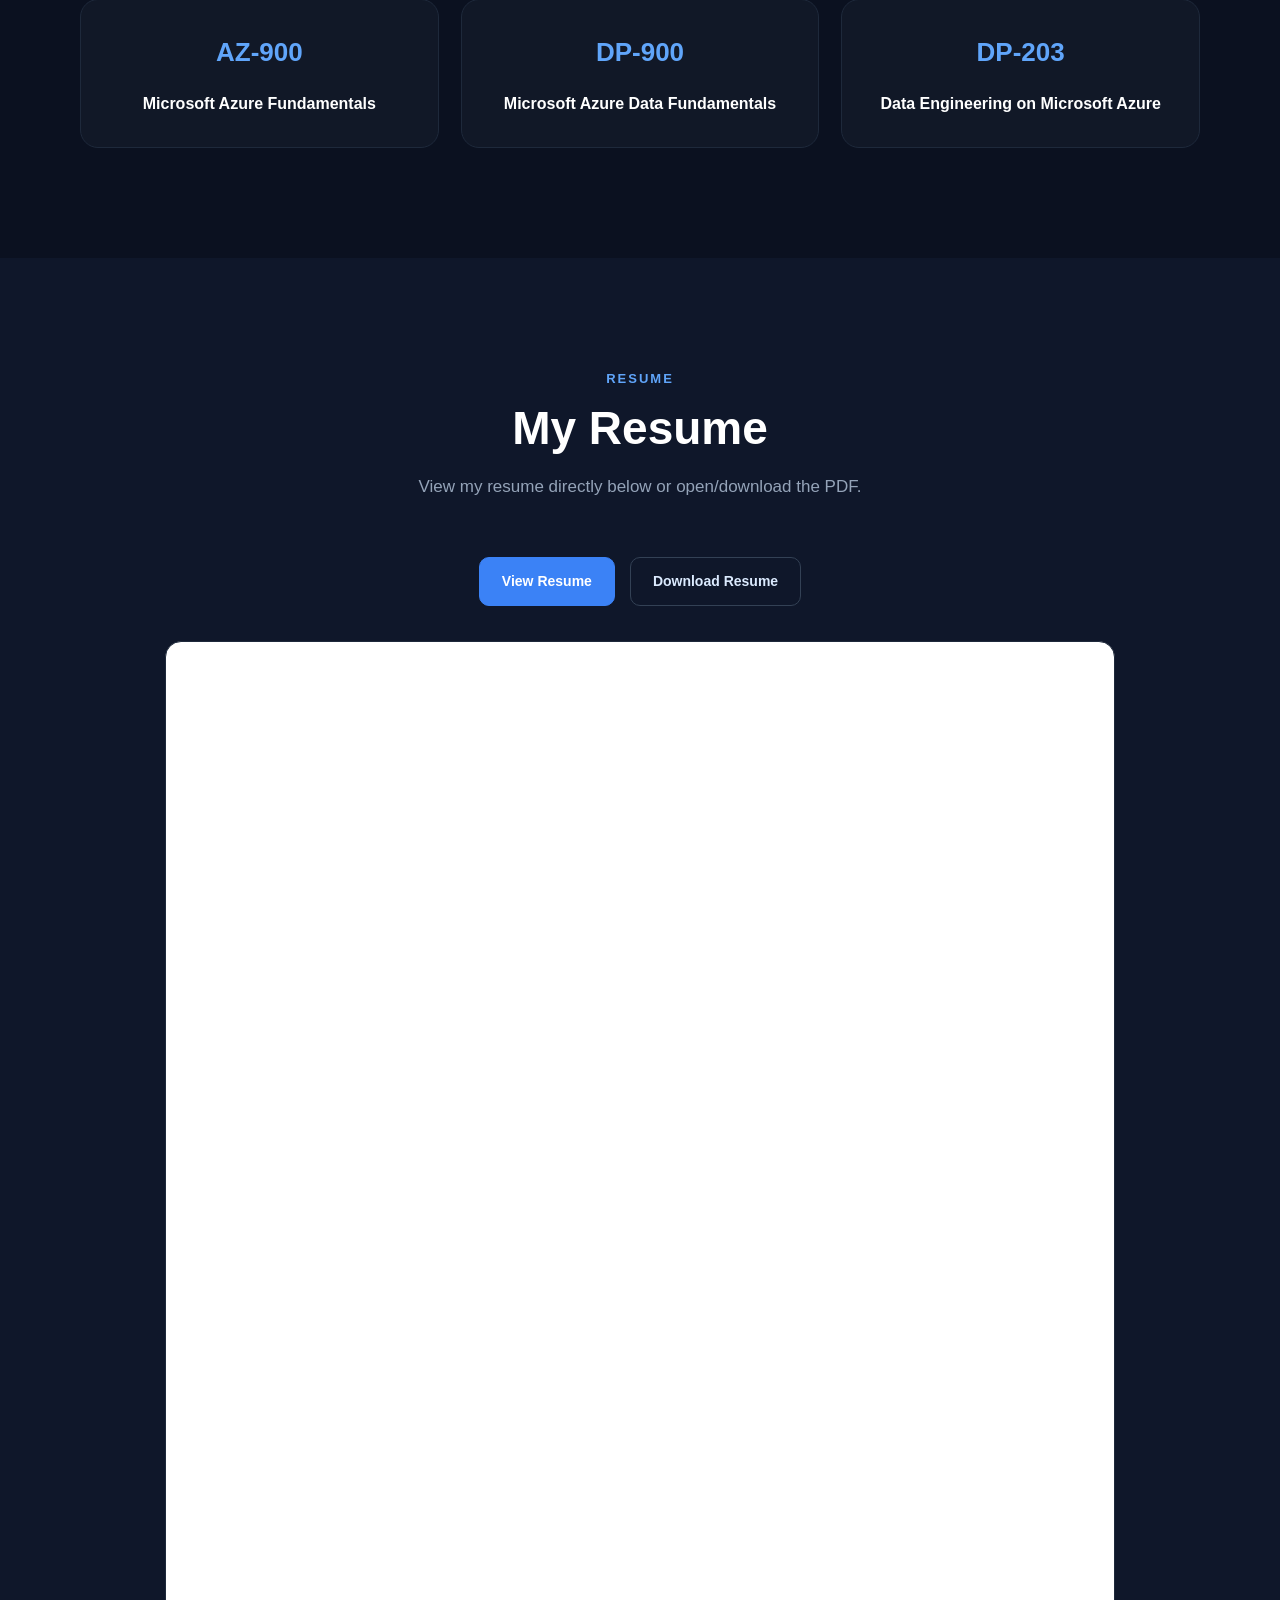
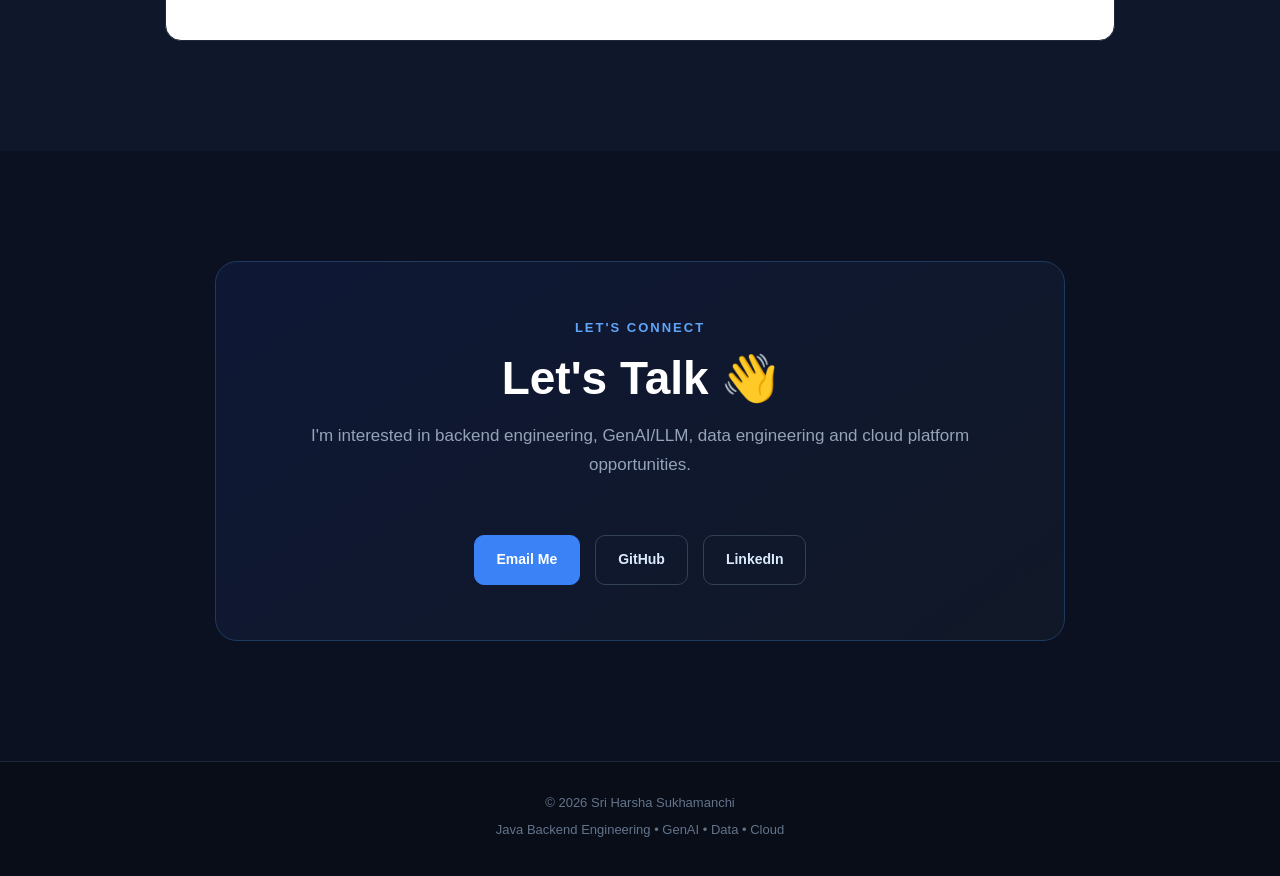
==== commit 5e1a44c7: "Update index.html with 4th project" ====
--- a/index.html
+++ b/index.html
@@ -964,6 +964,44 @@
                 </a>
 
             </article>
+            <article class="project-card">
+
+                <div class="project-number">
+                    04
+                </div>
+
+                <h3>
+                    StreamGuard – AI-Powered Data Quality & Schema Evolution
+                </h3>
+
+                <p>
+                    Real-time data quality and schema evolution platform
+                    that validates Kafka events, detects breaking changes,
+                    and generates AI-assisted migration recommendations.
+                </p>
+
+                <div class="tags">
+
+                    <span>Java 21</span>
+                    <span>Spring Boot</span>
+                    <span>WebFlux</span>
+                    <span>Kafka</span>
+                    <span>MongoDB</span>
+                    <span>Redis</span>
+                    <span>GenAI</span>
+                    <span>Prometheus</span>
+                    <span>Docker</span>
+
+                </div>
+
+                <a href="project-streamguard.html"
+                   class="project-link">
+
+                    View Project →
+
+                </a>
+
+            </article>
 
         </div>
 
@@ -1217,10 +1255,8 @@
                 </a>
 
 
-                <!-- Replace with your actual LinkedIn URL -->
-
                 <a
-                    href="YOUR_LINKEDIN_URL"
+                    href="linkedin.com/in/sai-venkata-sri-harsha-sukhamanchi-0484782b1"
                     target="_blank"
                     rel="noopener noreferrer"
                     class="btn secondary-btn">
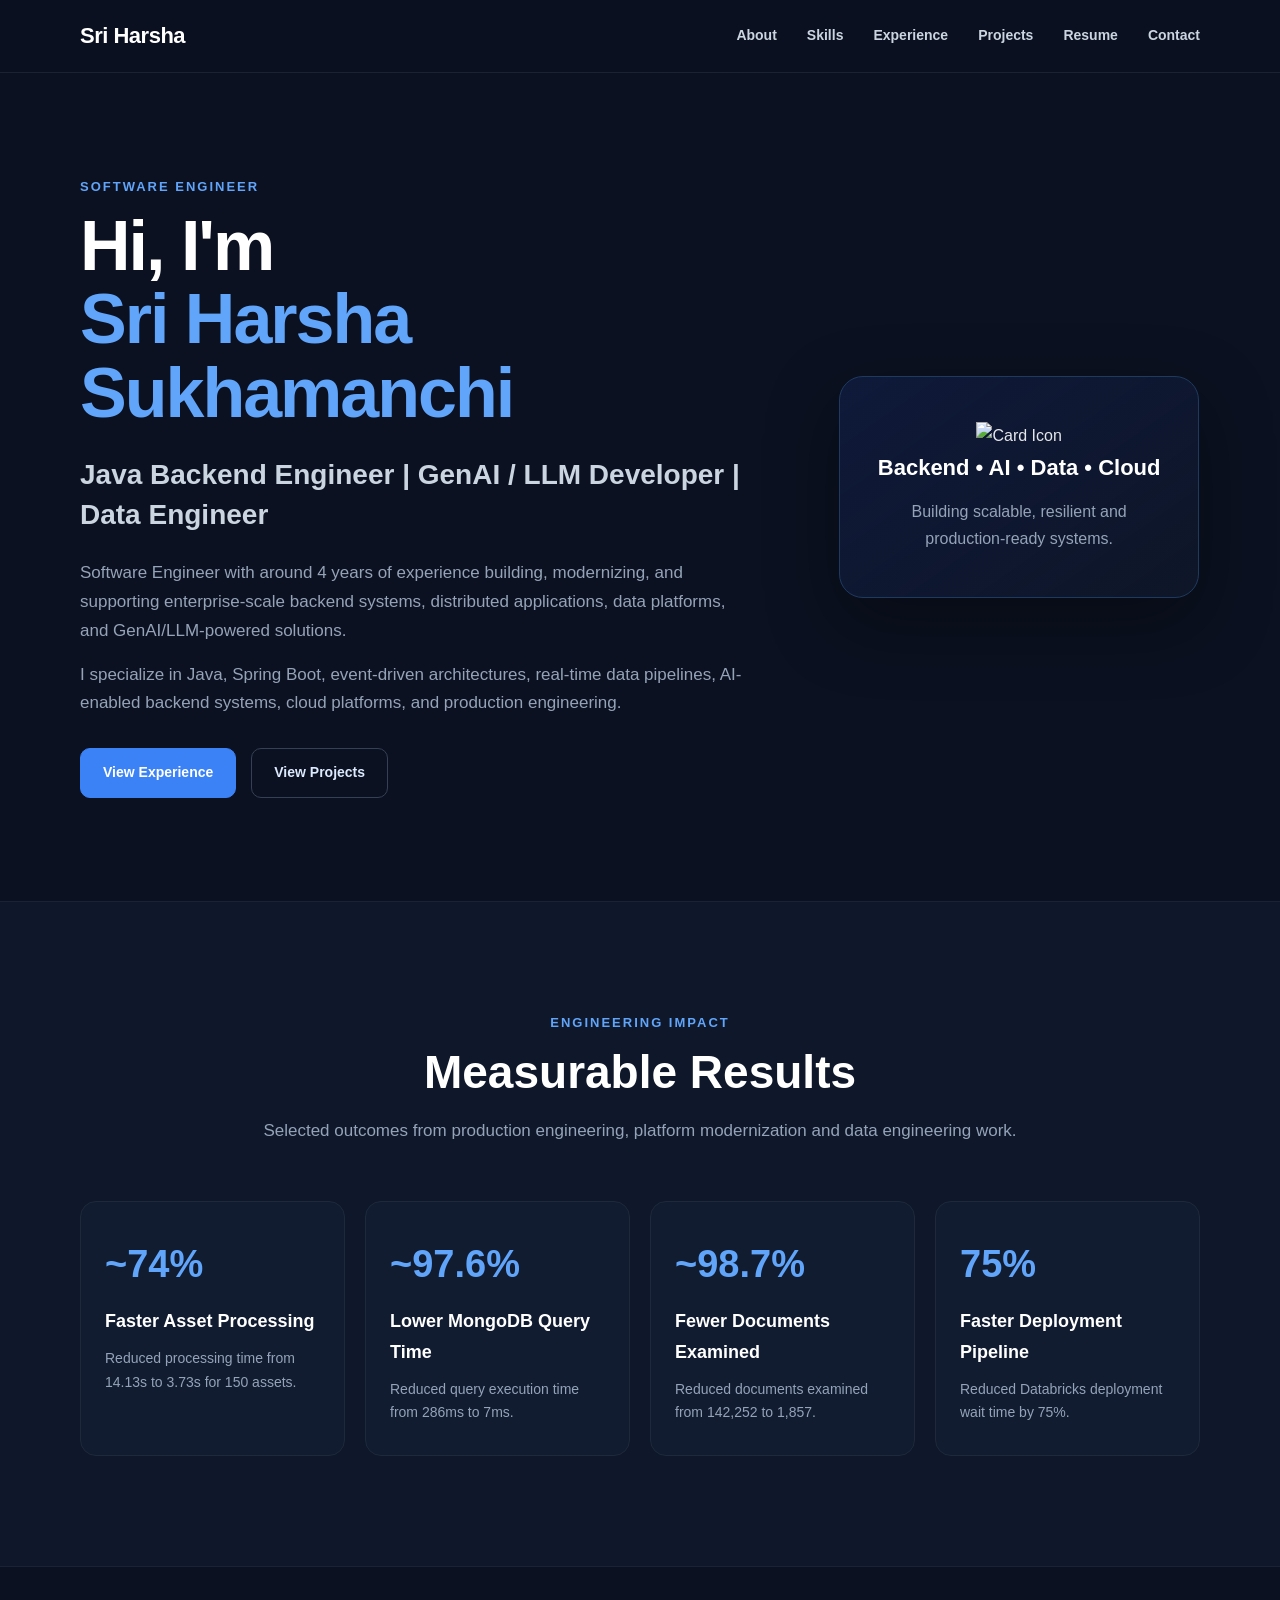
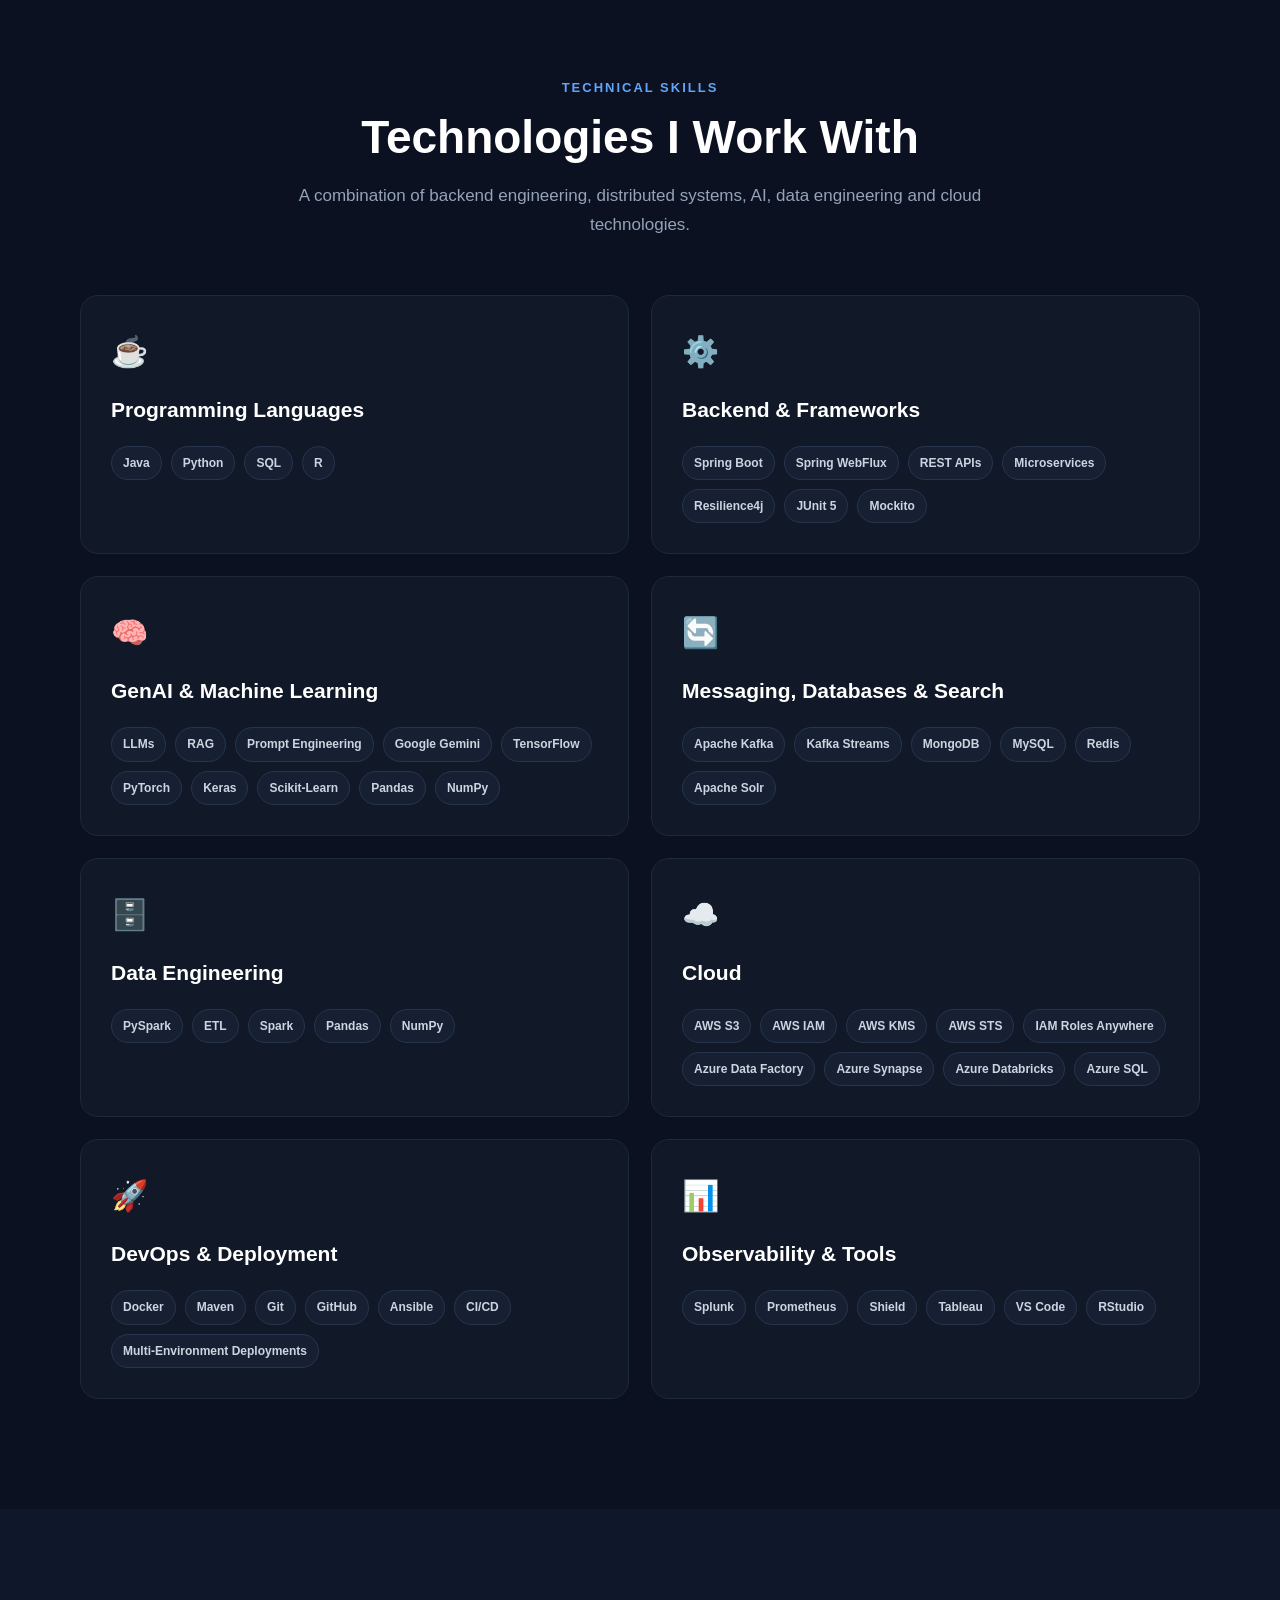
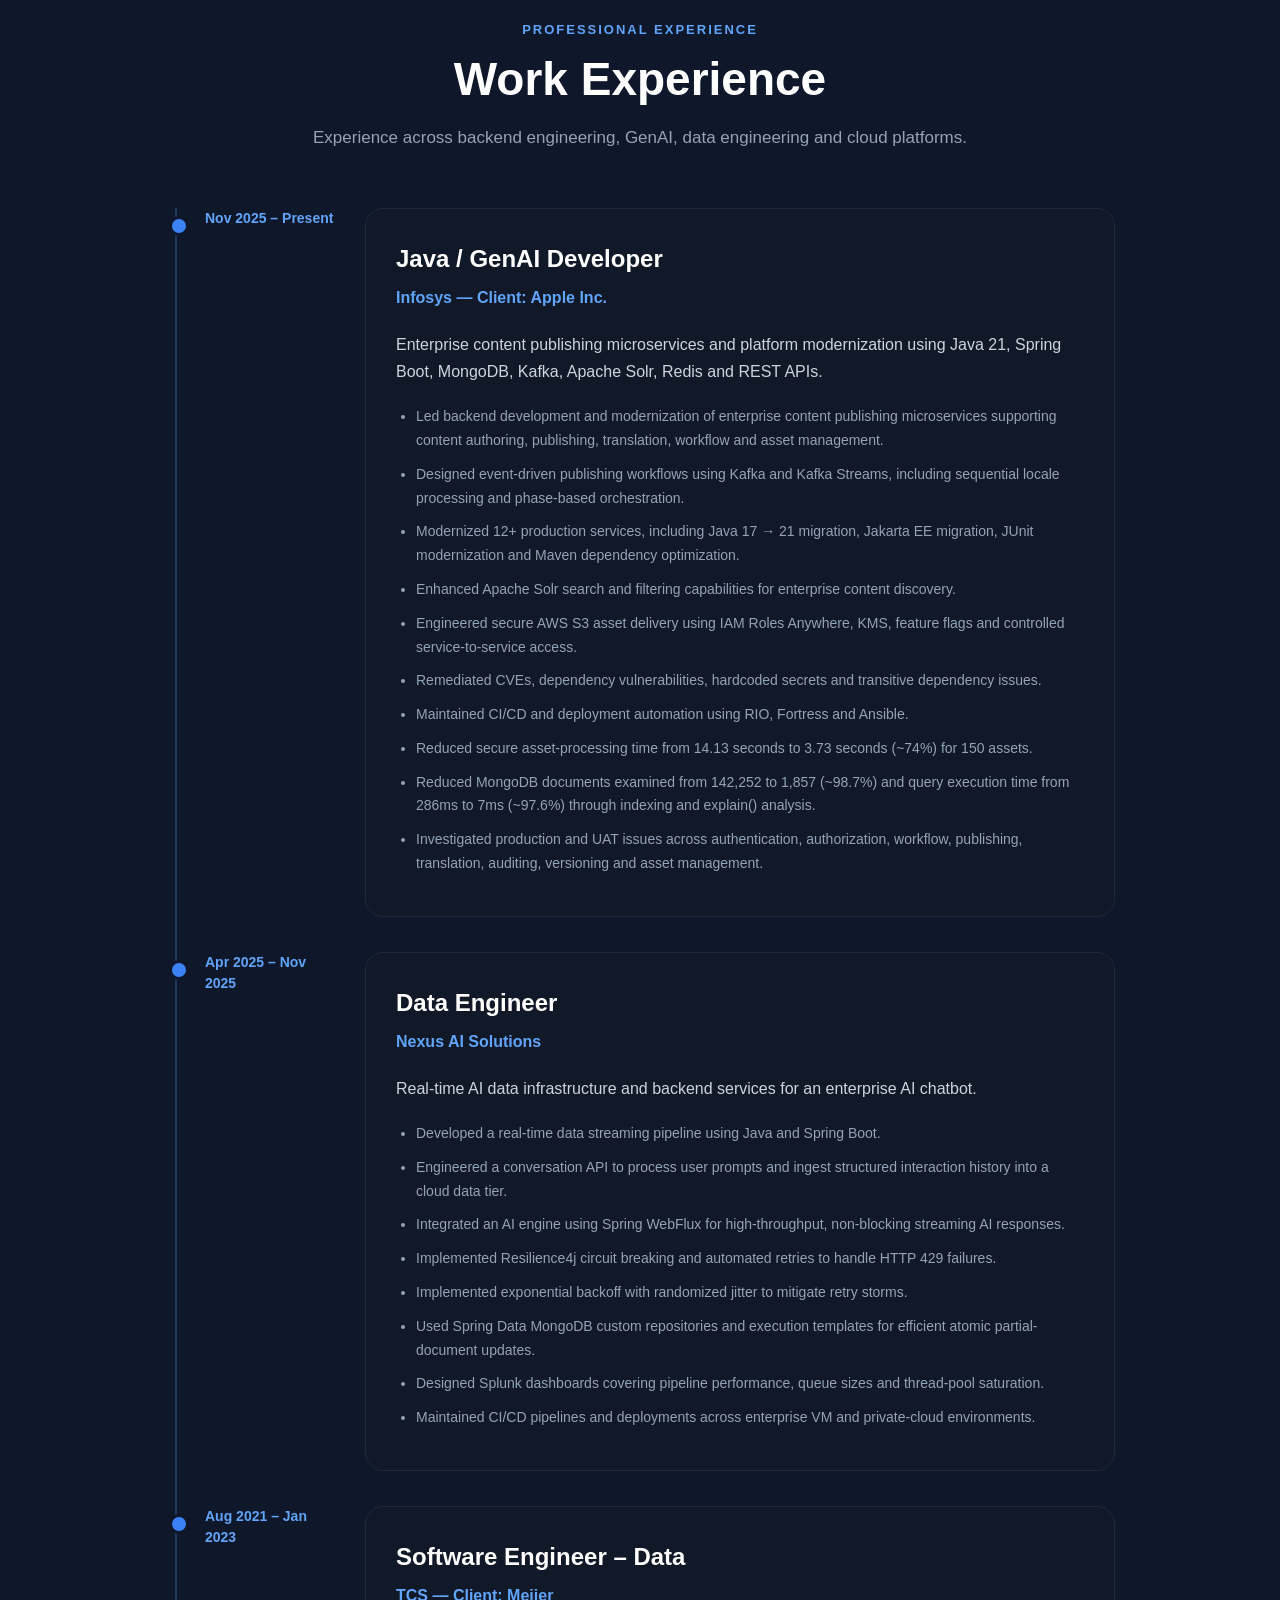
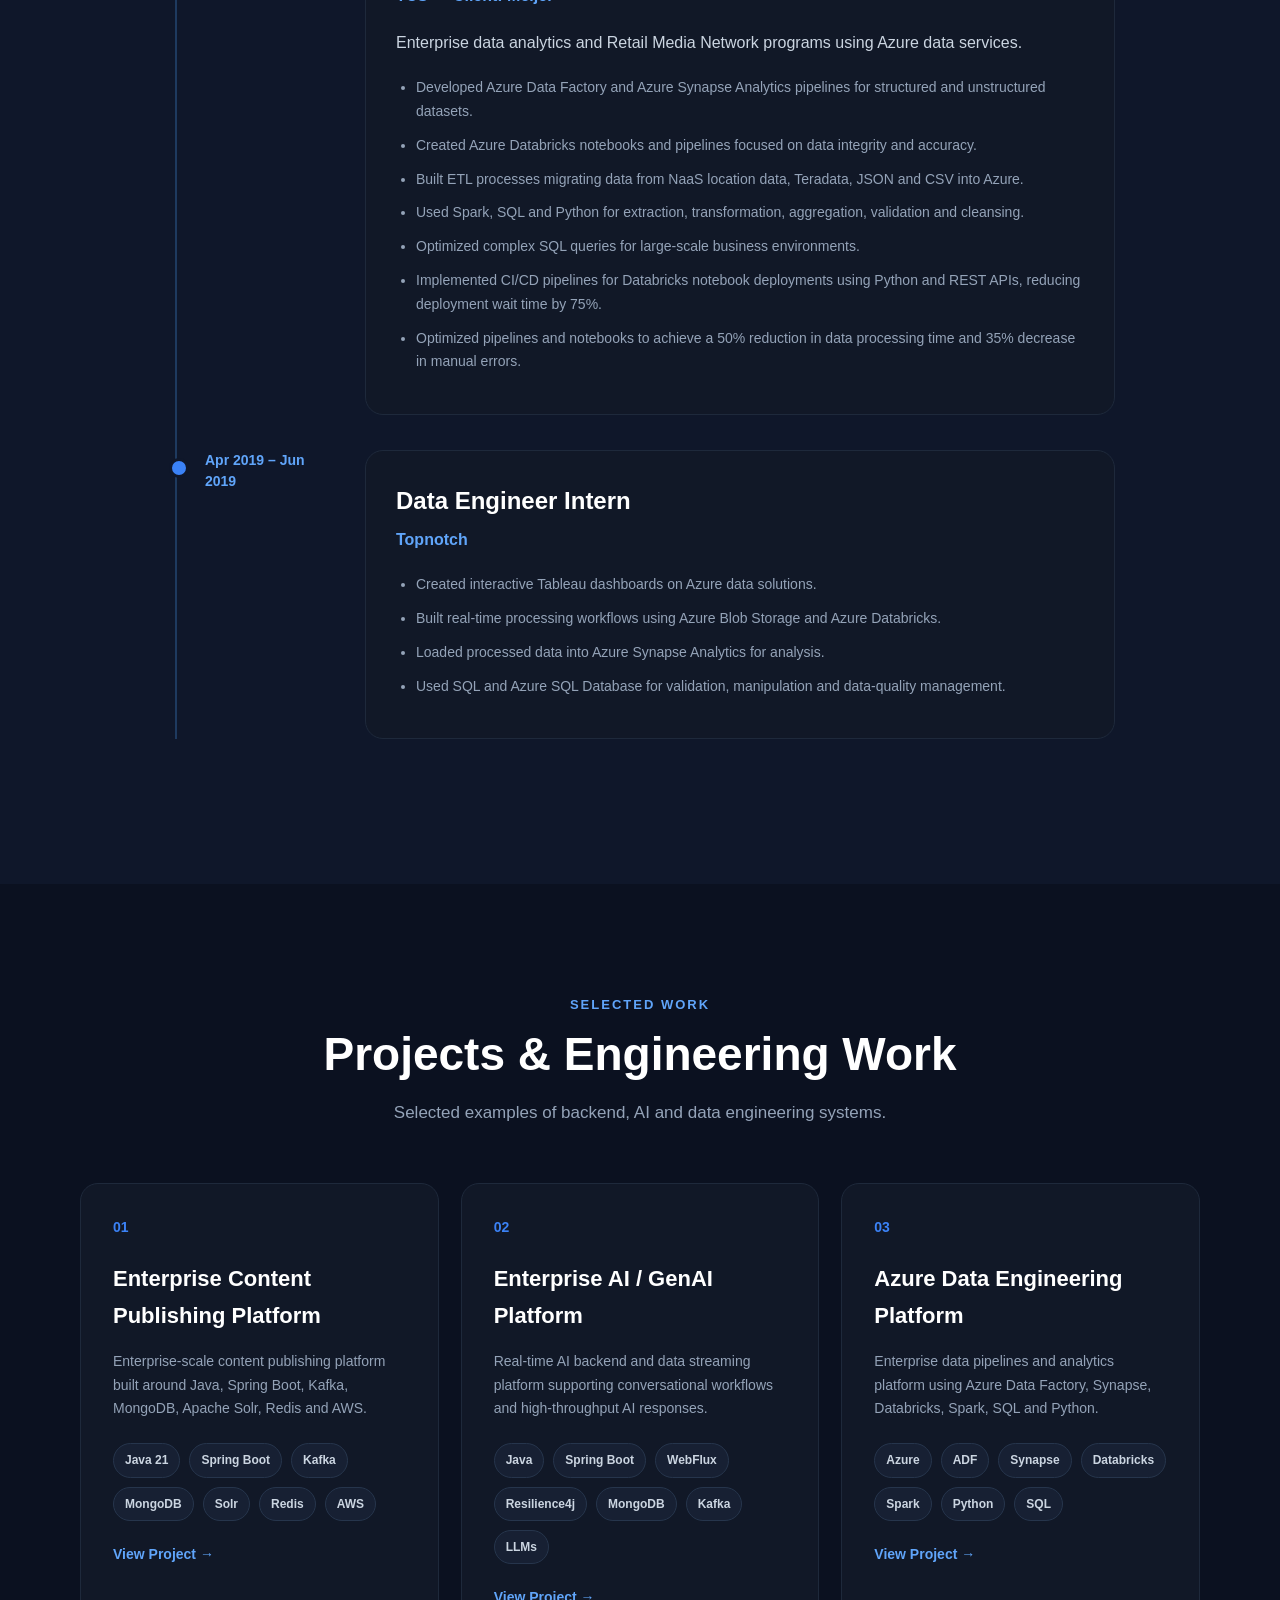
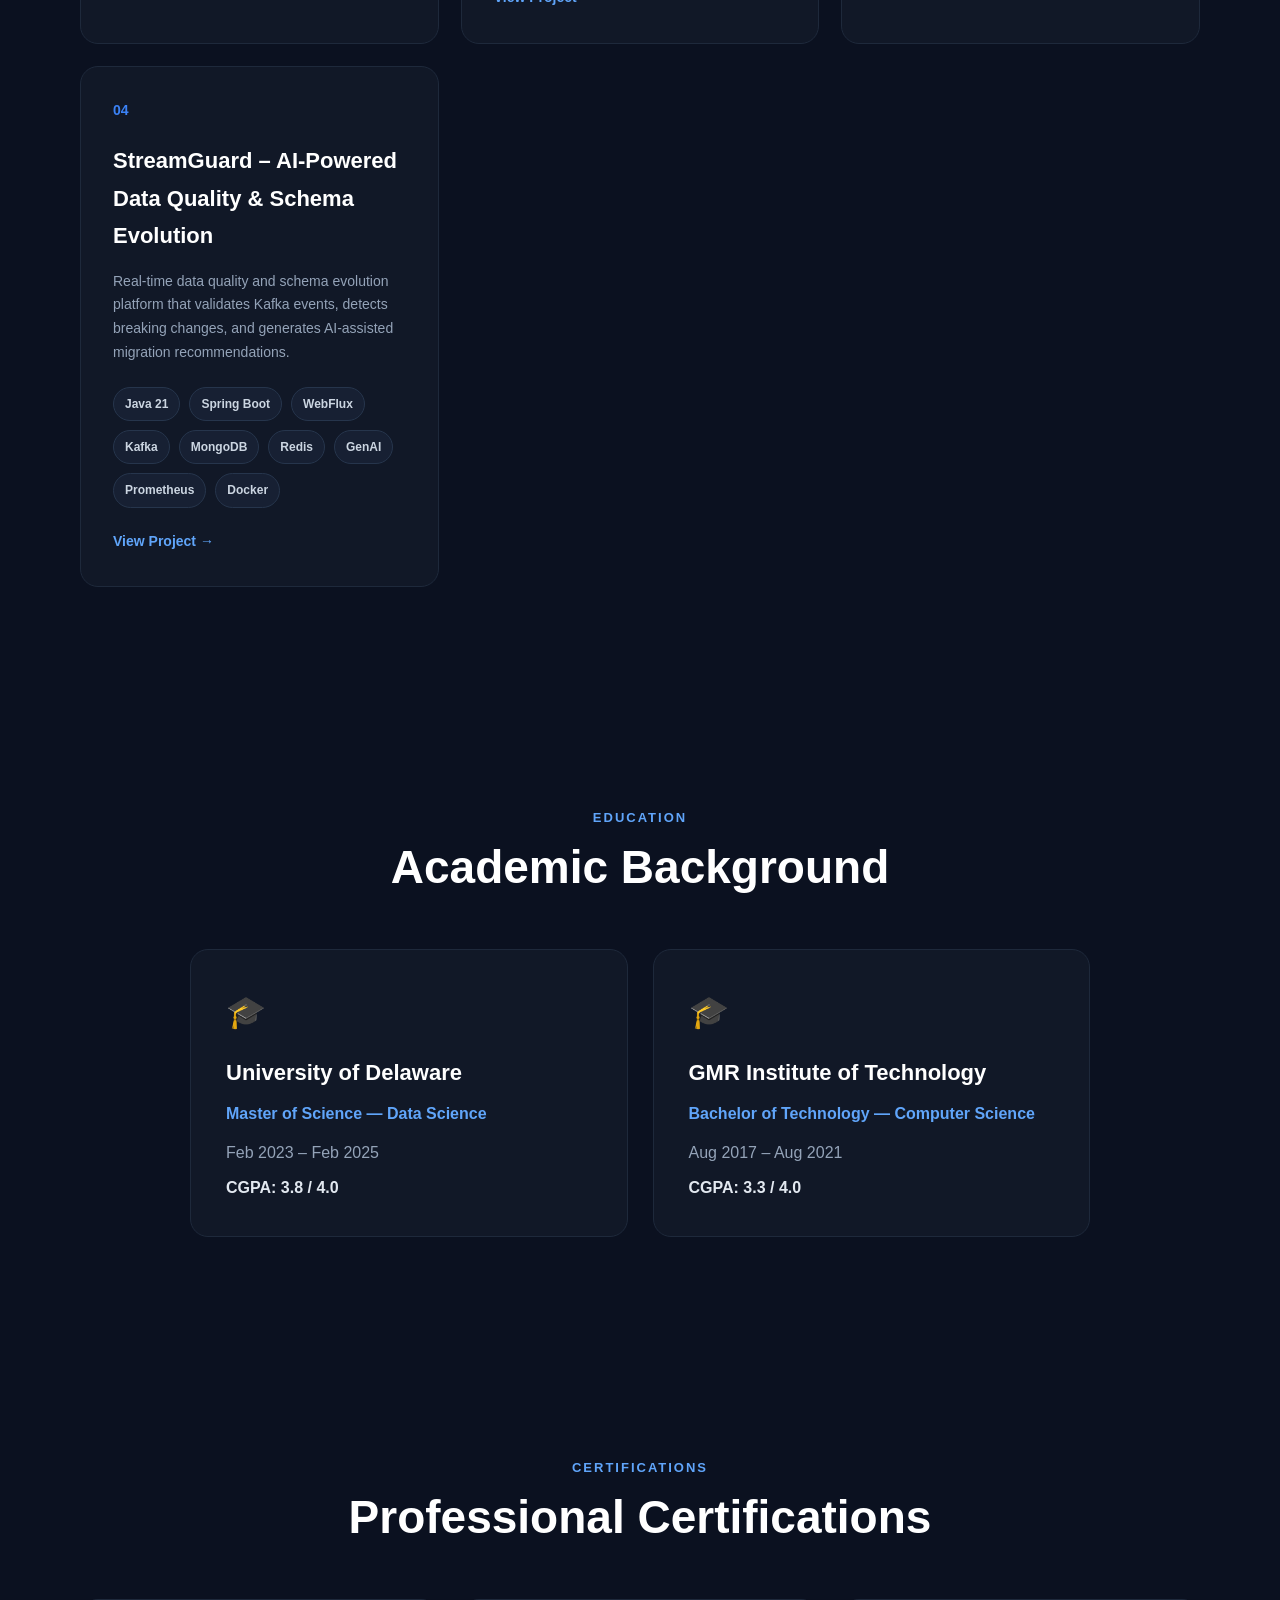
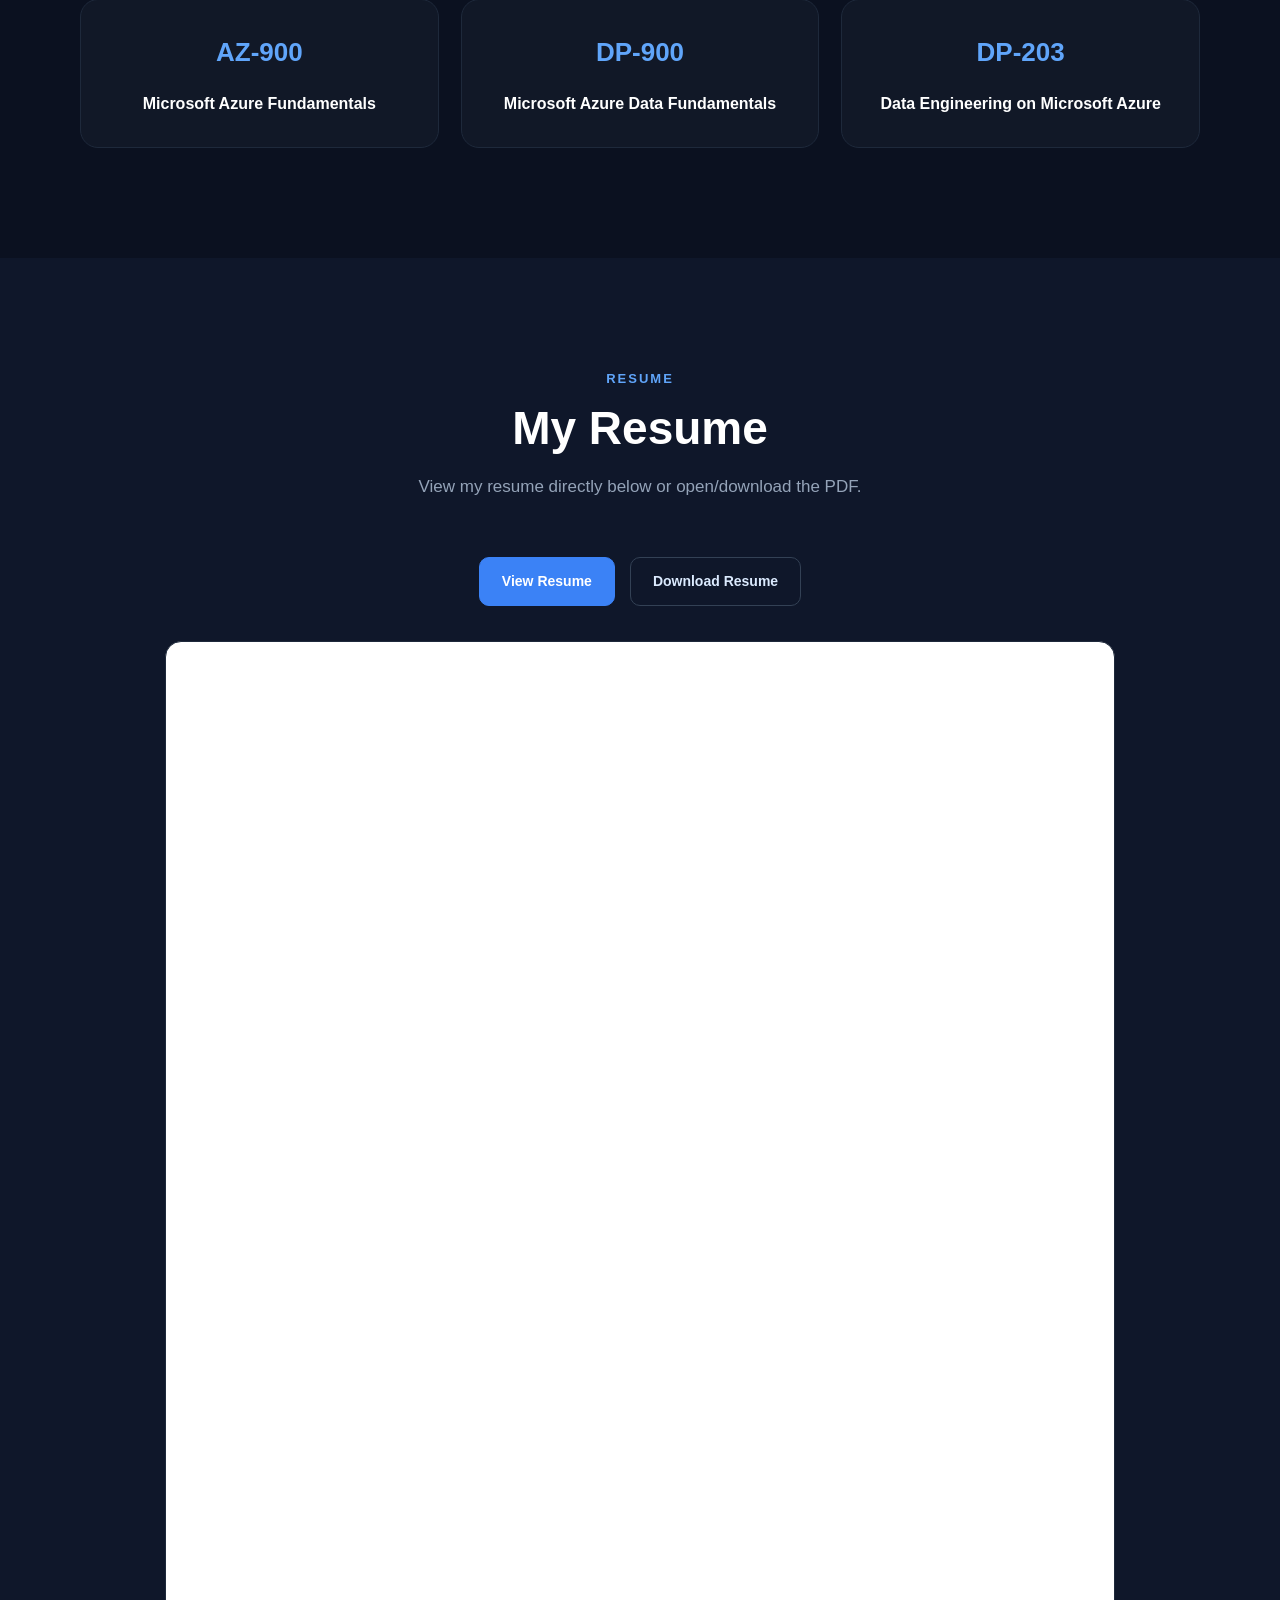
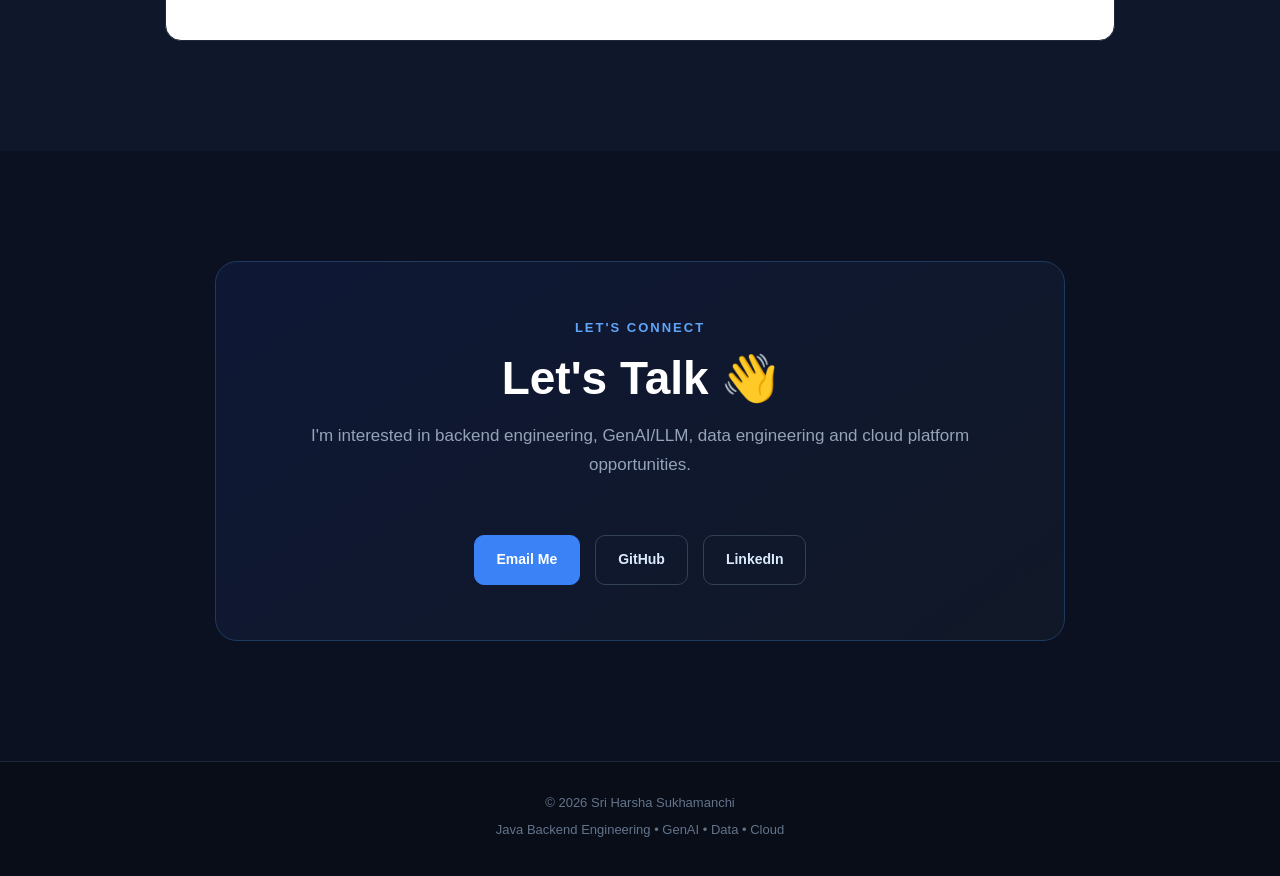
==== commit bd5f179a: "Adding image" ====
--- a/index.html
+++ b/index.html
@@ -121,9 +121,7 @@
 
             <div class="hero-card-inner">
 
-                <div class="code-icon">
-                    &lt;/&gt;
-                </div>
+                <img src="/Users/ssv/Downloads/SriHarsha.jpeg" alt="Card Icon" class="sriharsha-image"> 
 
                 <h3>
                     Backend • AI • Data • Cloud
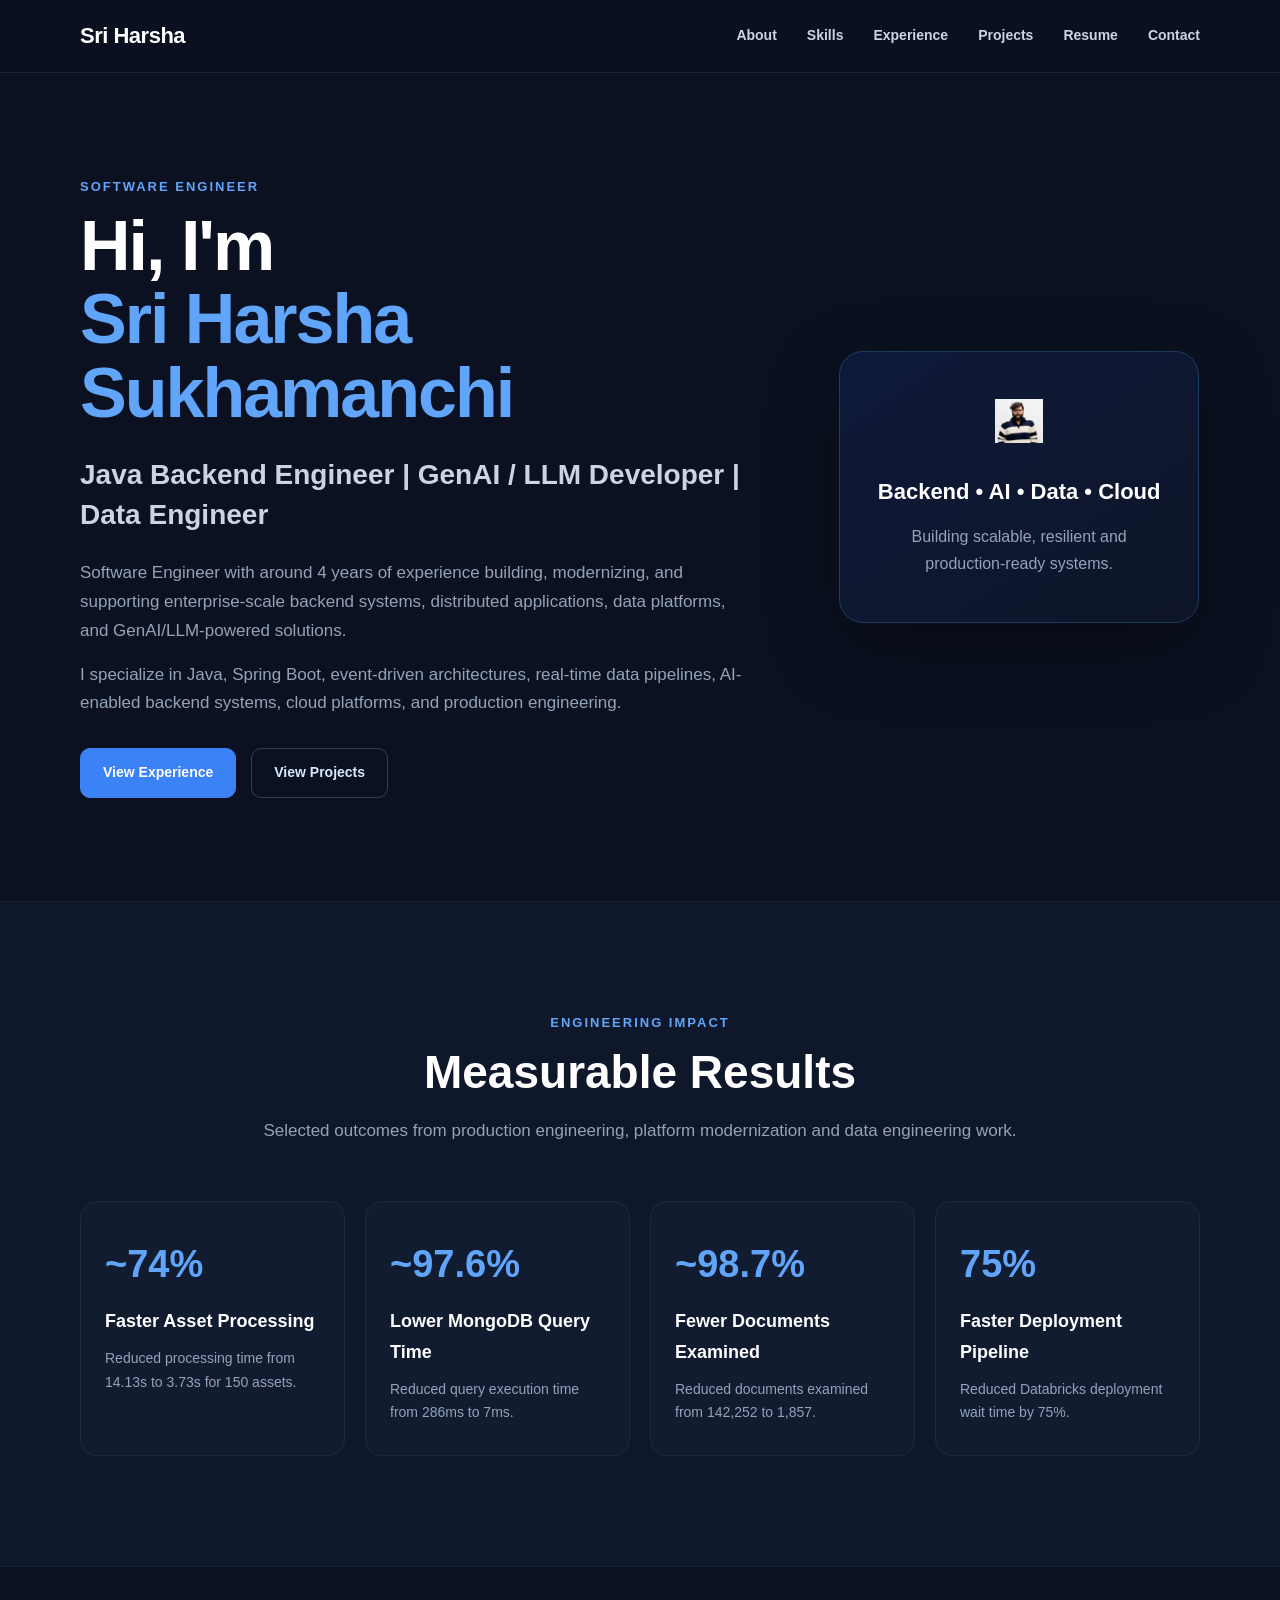
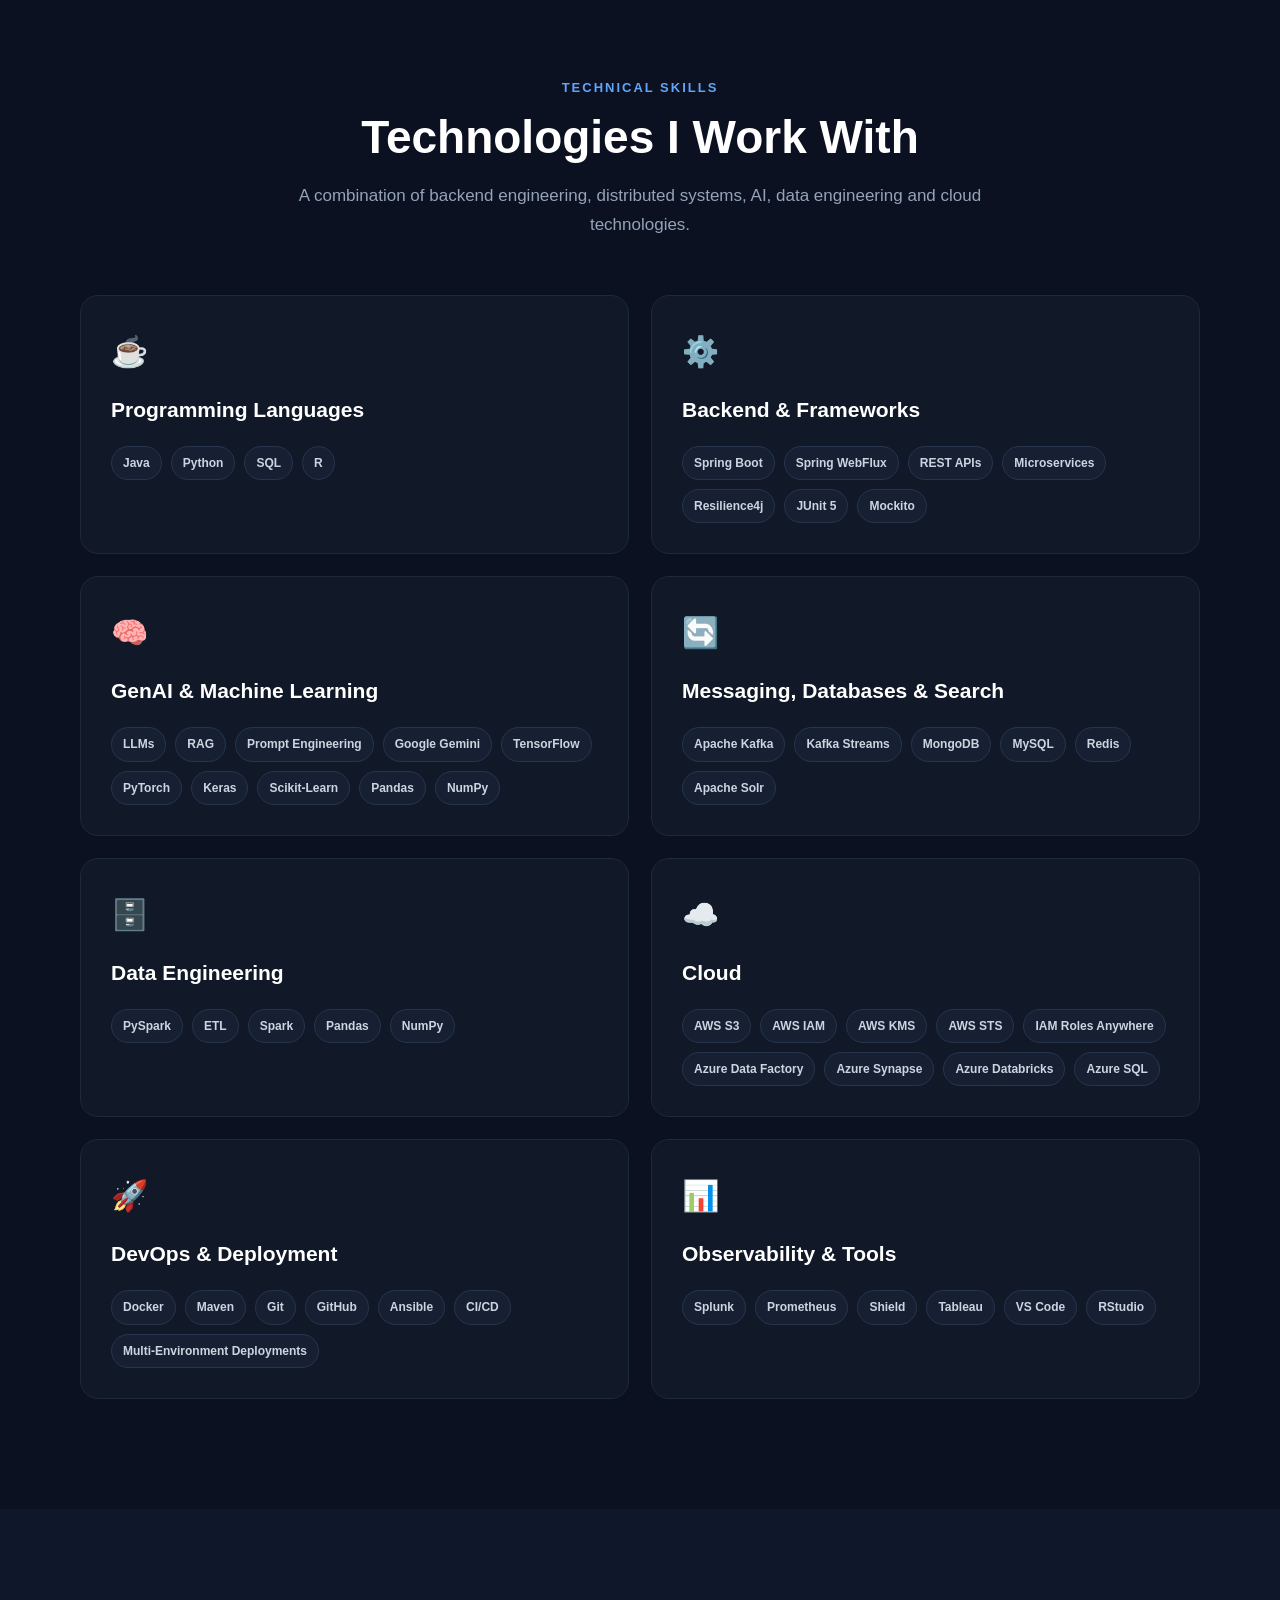
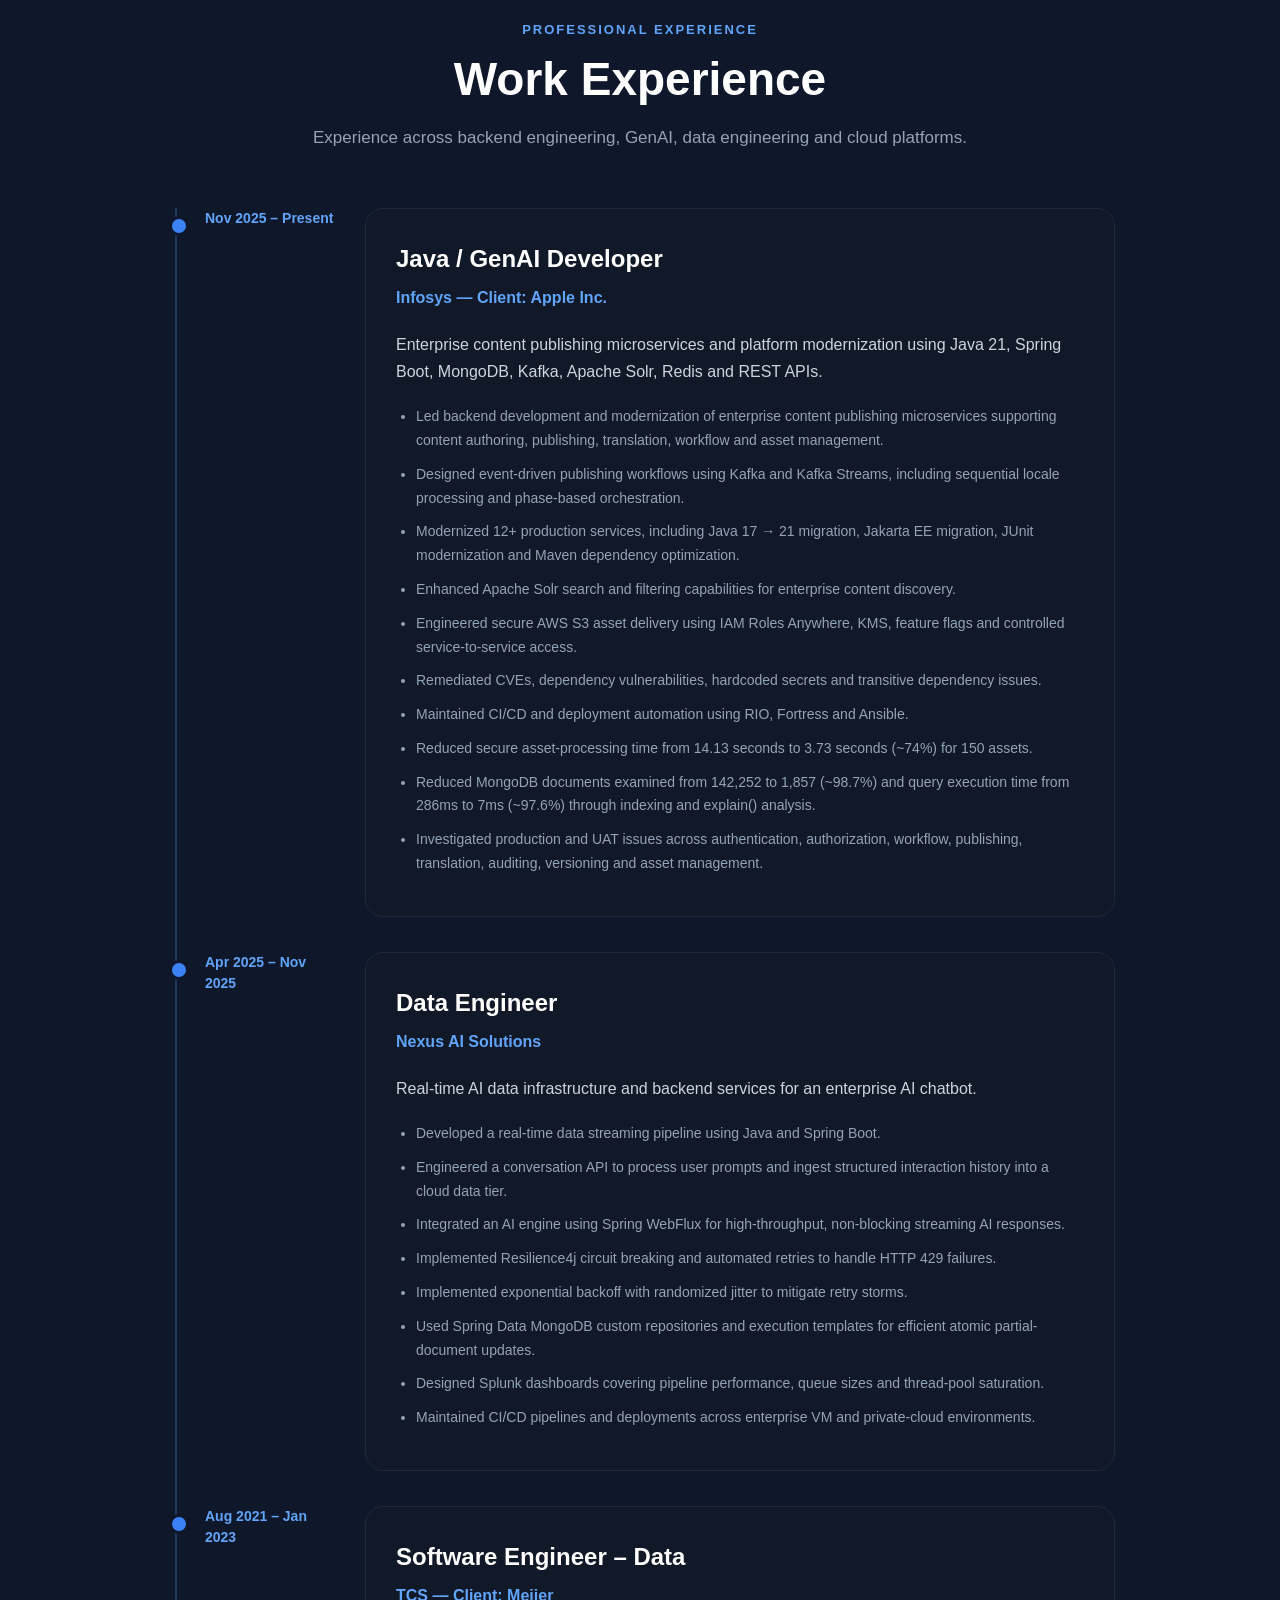
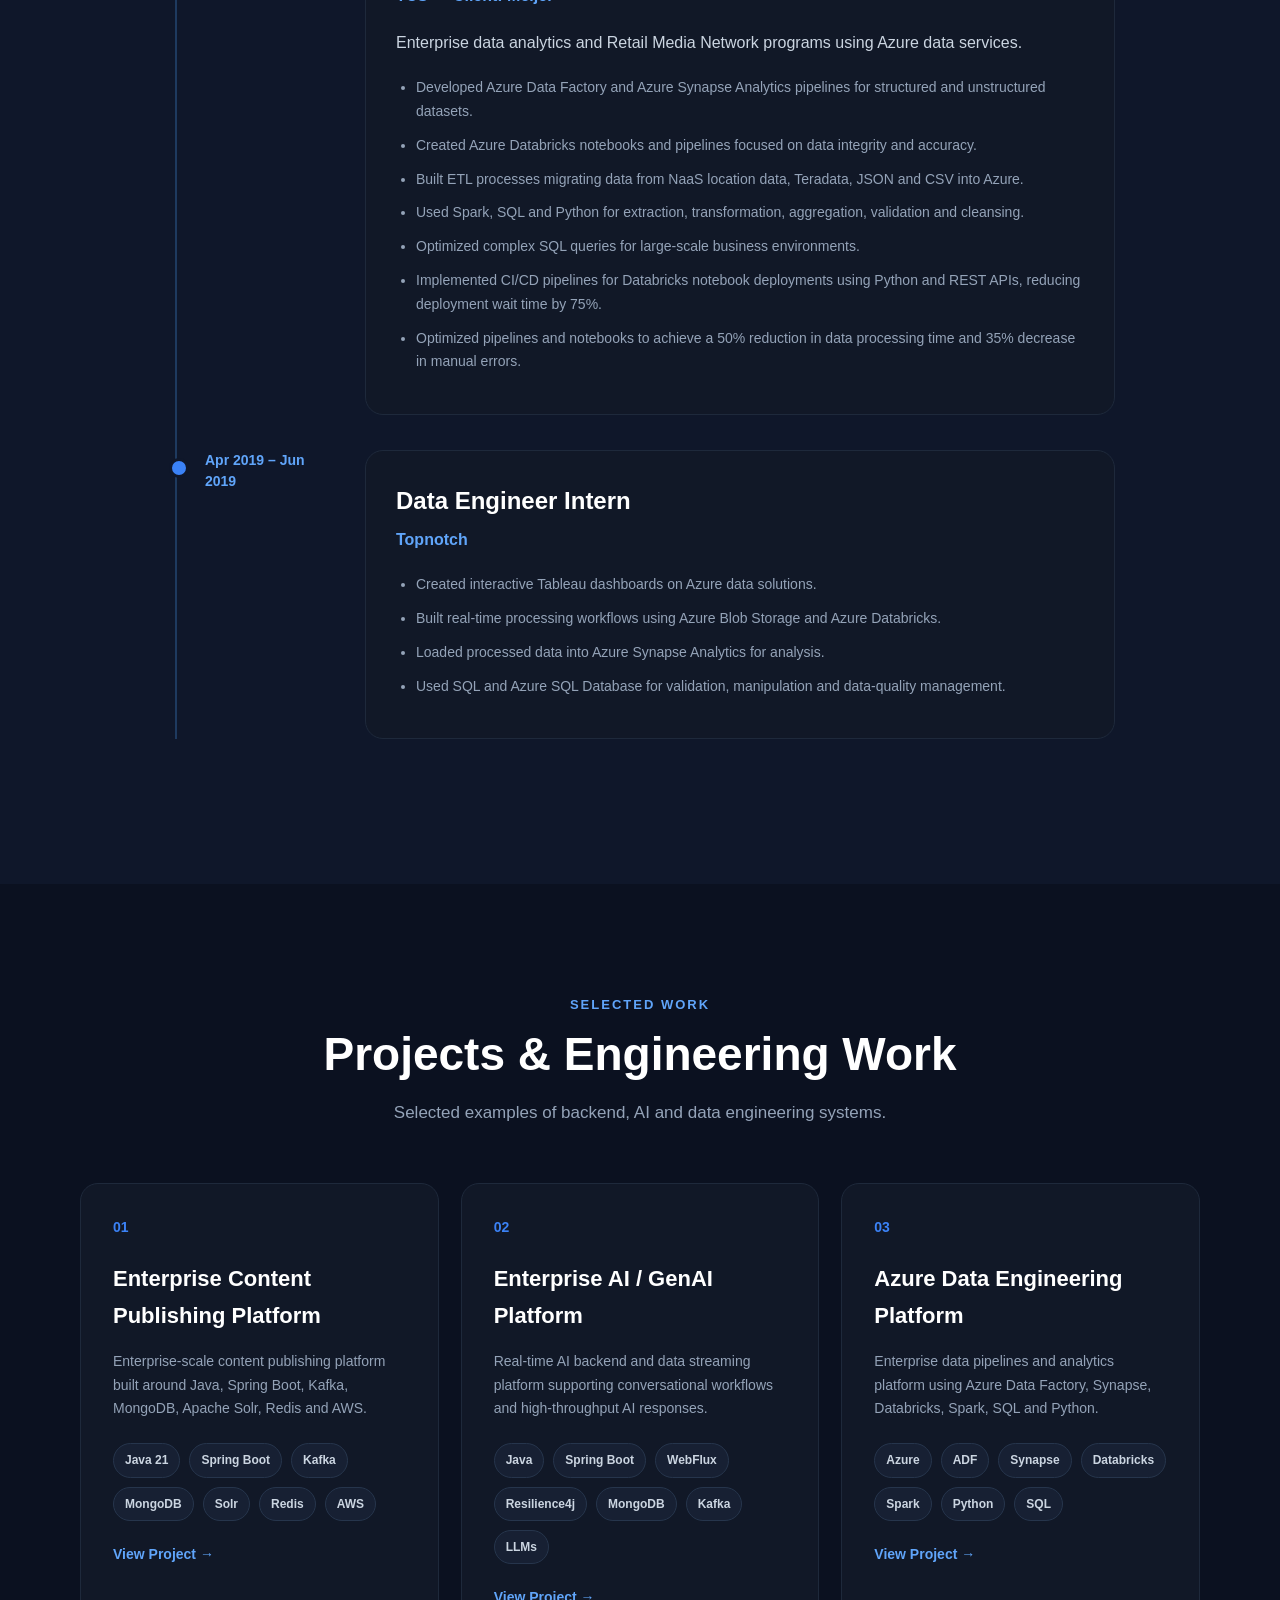
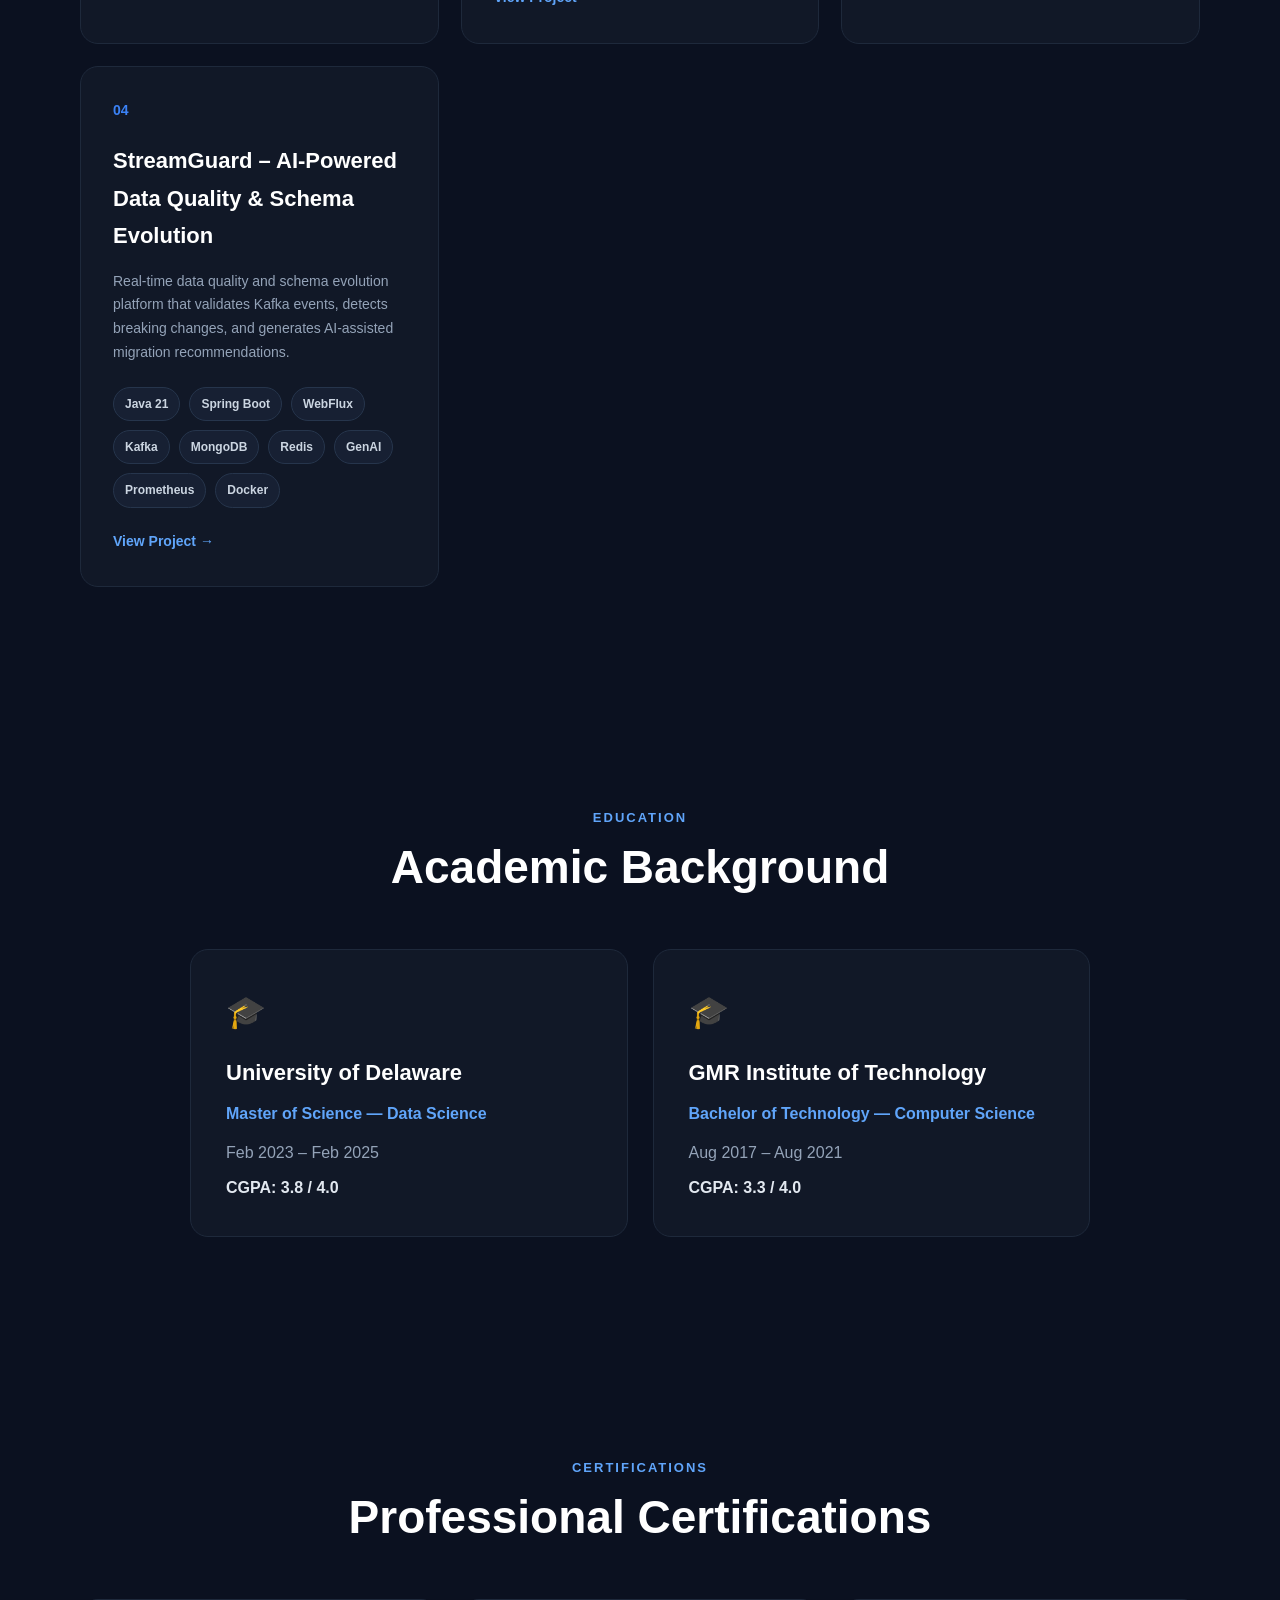
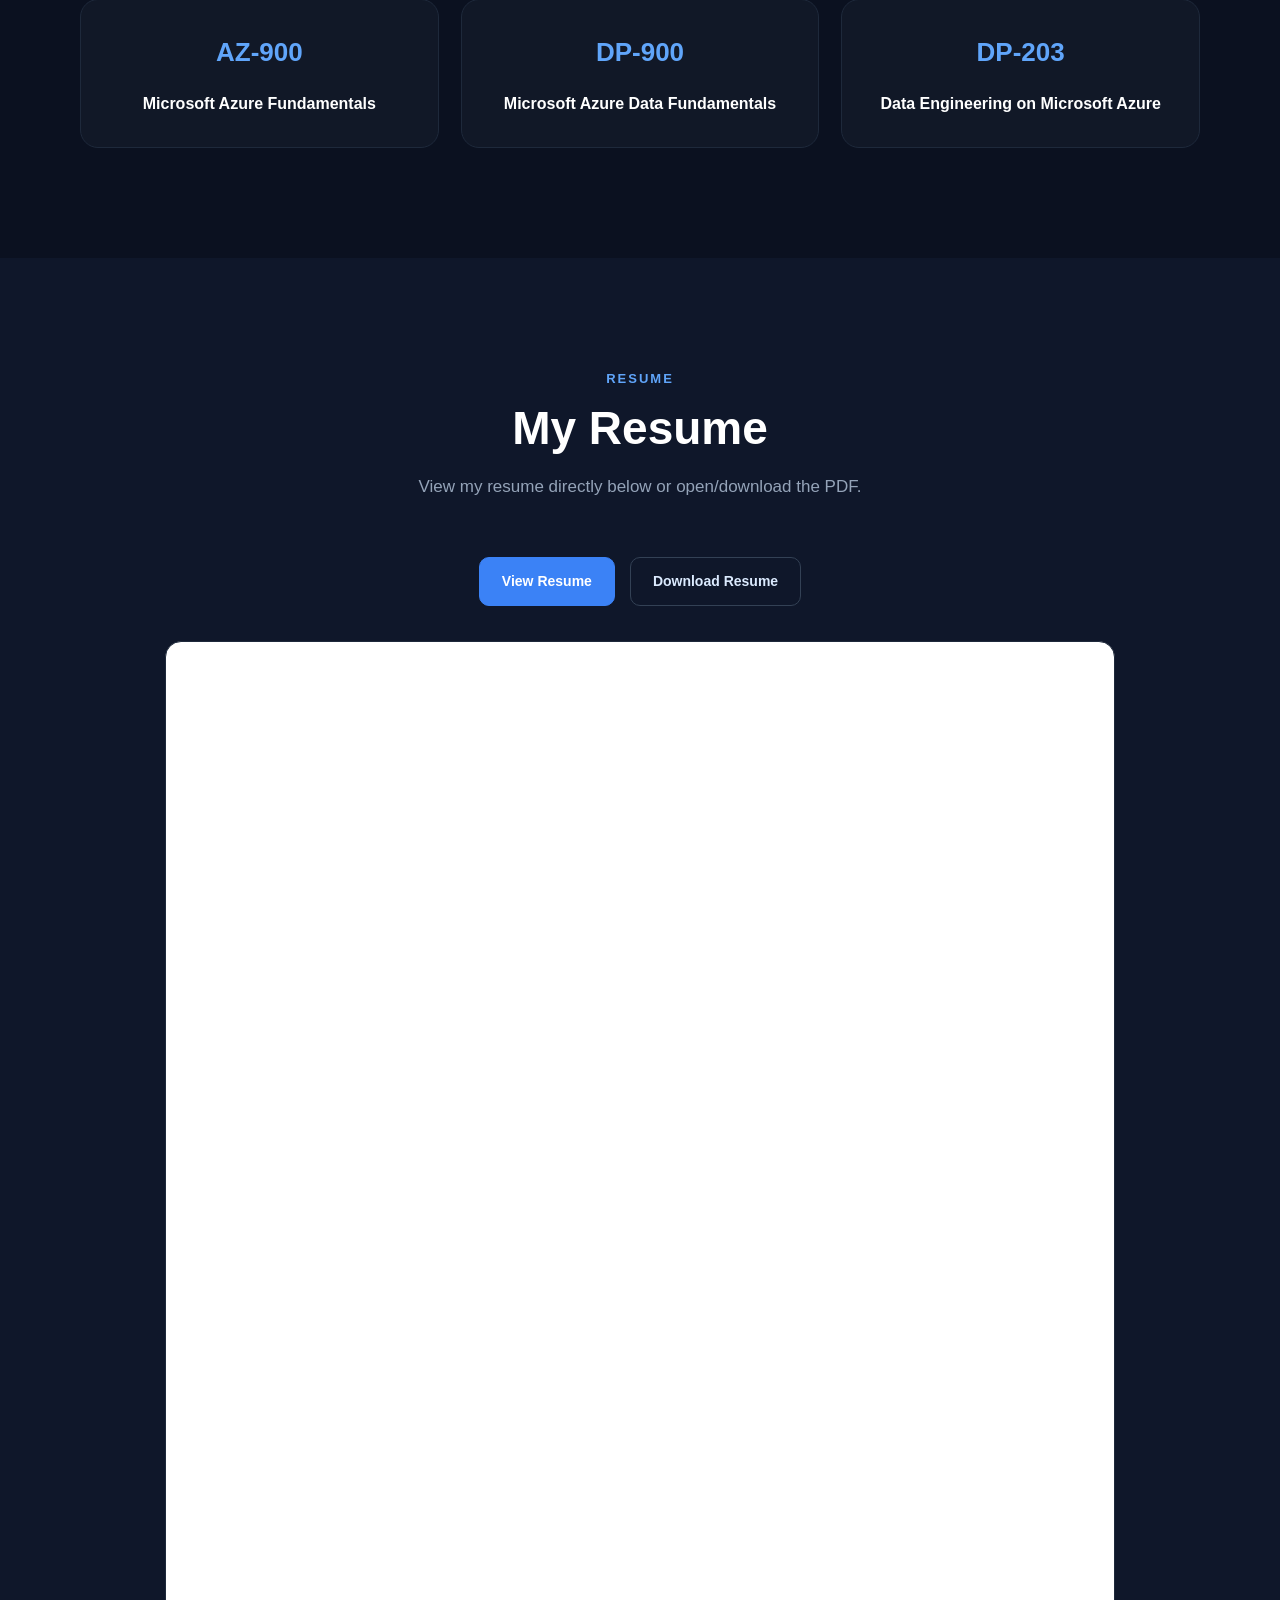
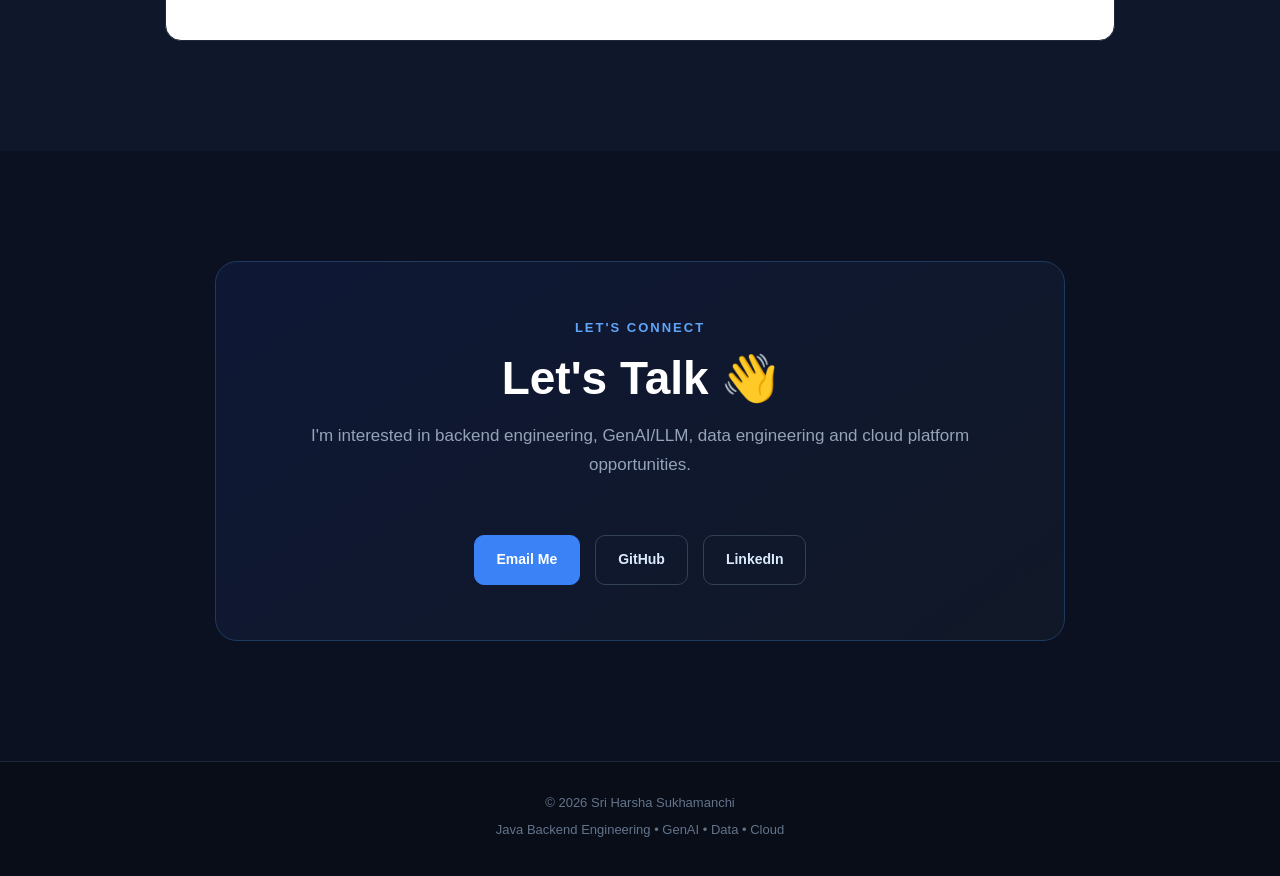
==== commit d5b250f6: "Update index.html" ====
--- a/index.html
+++ b/index.html
@@ -121,7 +121,7 @@
 
             <div class="hero-card-inner">
 
-                <img src="/Users/ssv/Downloads/SriHarsha.jpeg" alt="Card Icon" class="sriharsha-image"> 
+                <img src="SriHarsha.jpeg" alt="Card Icon" class="sriharsha-image"> 
 
                 <h3>
                     Backend • AI • Data • Cloud
--- a/css/style.css
+++ b/css/style.css
@@ -357,7 +357,13 @@
     box-shadow:
         0 25px 70px rgba(0, 0, 0, 0.35);
 }
-
+.sriharsha-image {
+    width: 48px;          
+    height: 48px;         
+    object-fit: contain;  
+    margin-bottom: 20px;  
+}
+/*
 .code-icon {
     width: 90px;
     height: 90px;
@@ -376,7 +382,7 @@
 
     font-size: 30px;
     font-weight: 800;
-}
+} */
 
 .hero-card-inner h3 {
     color: #ffffff;
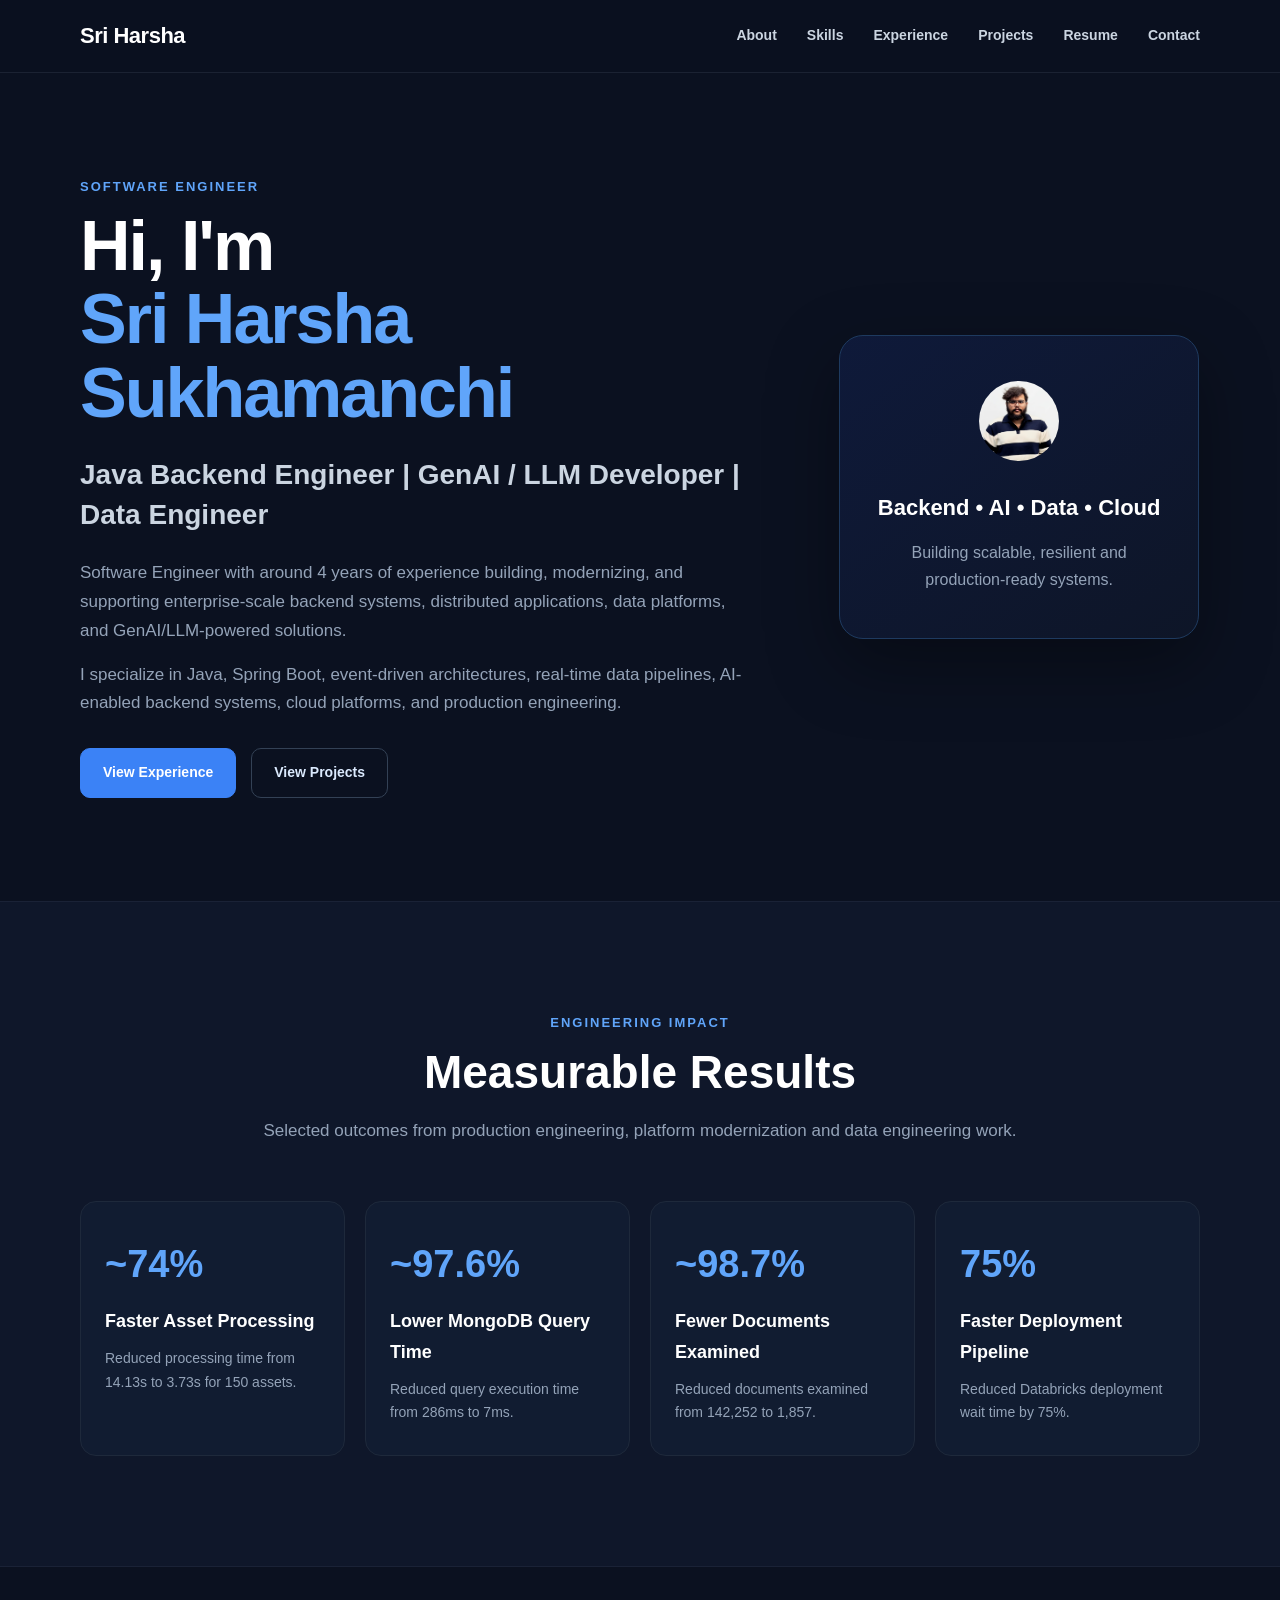
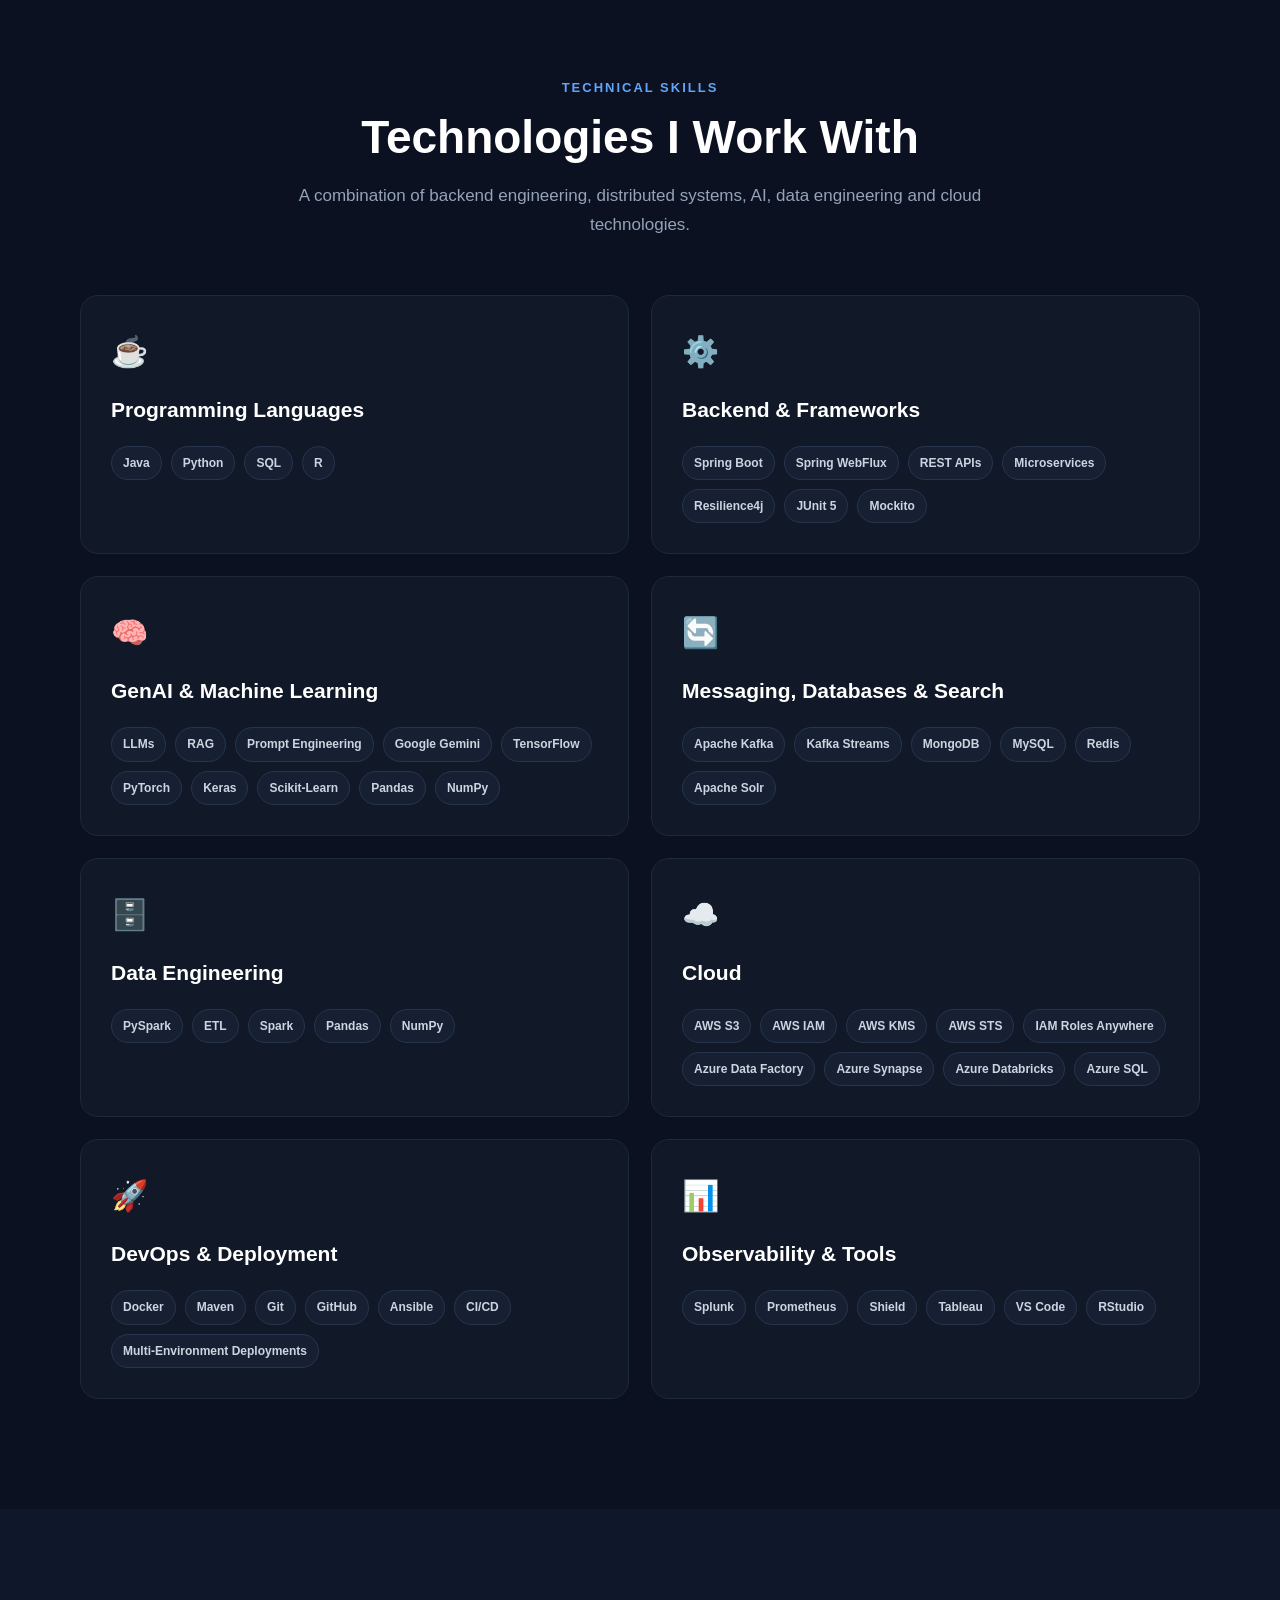
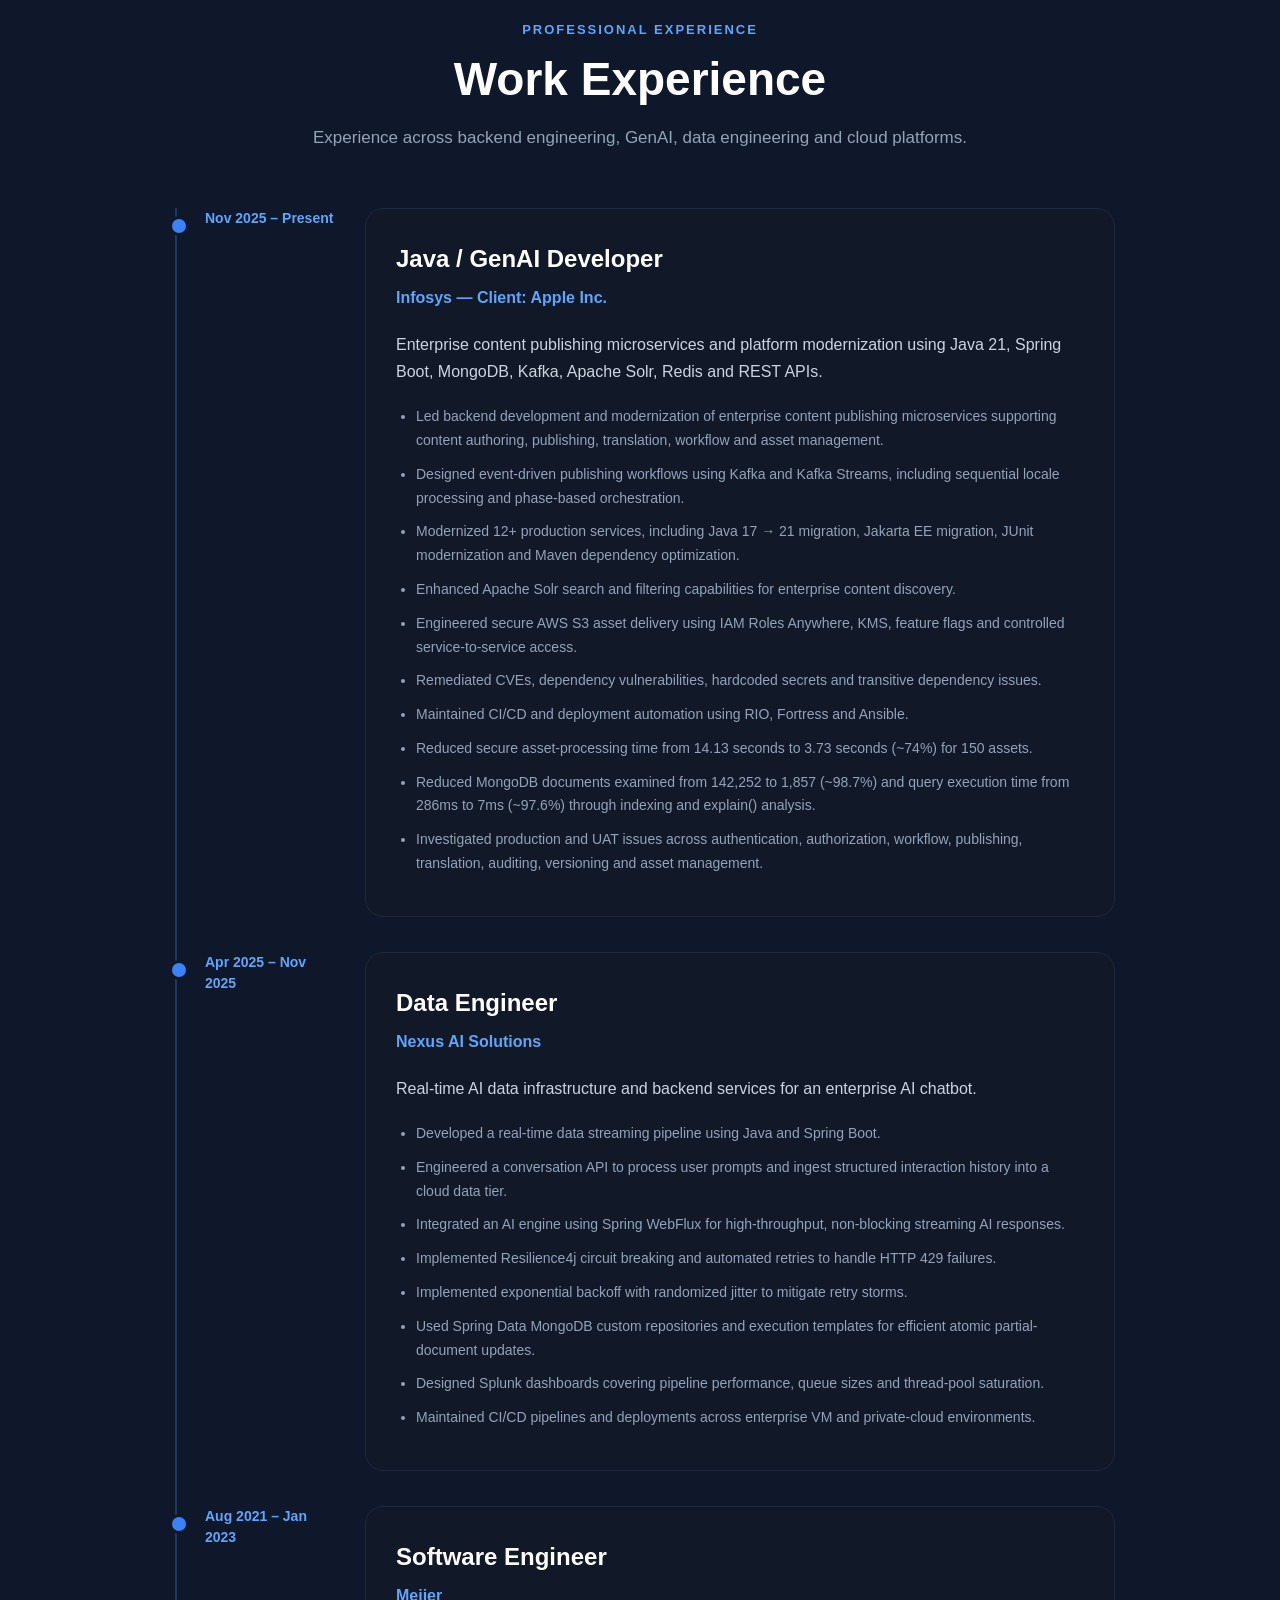
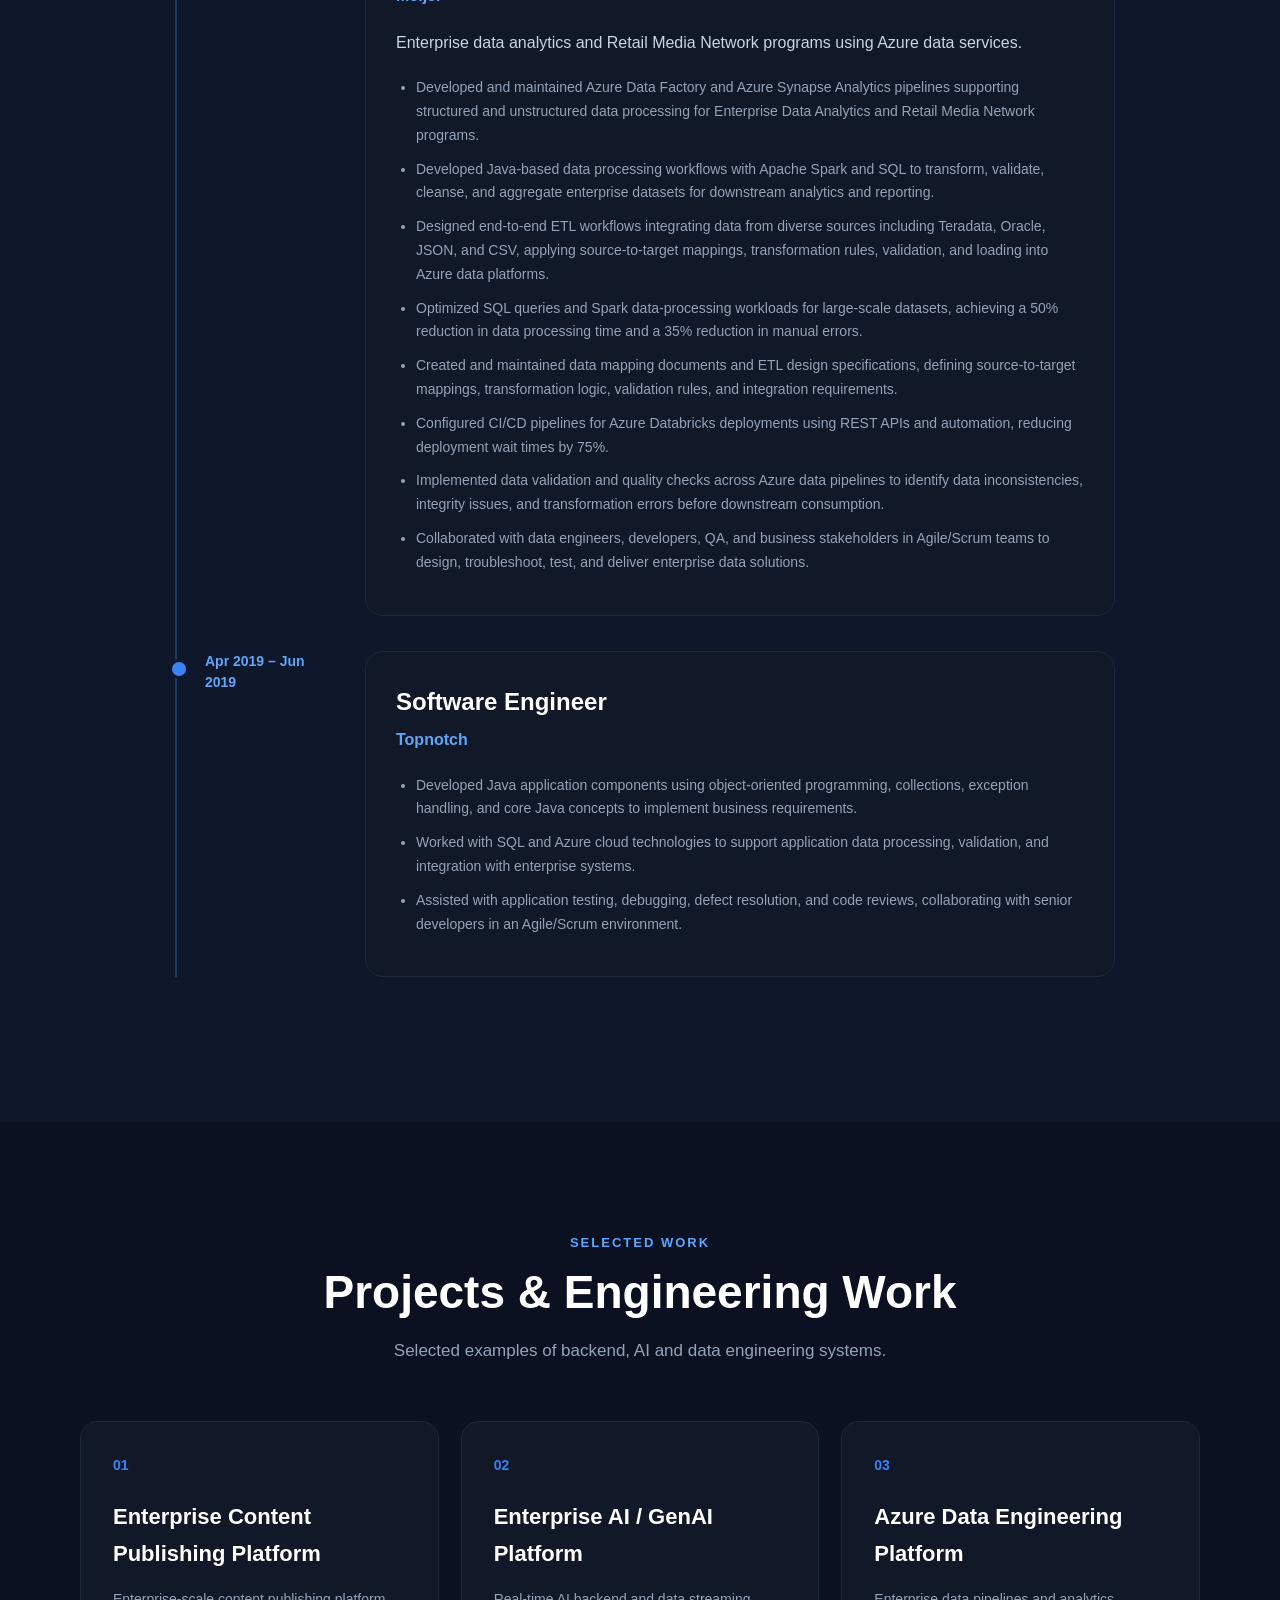
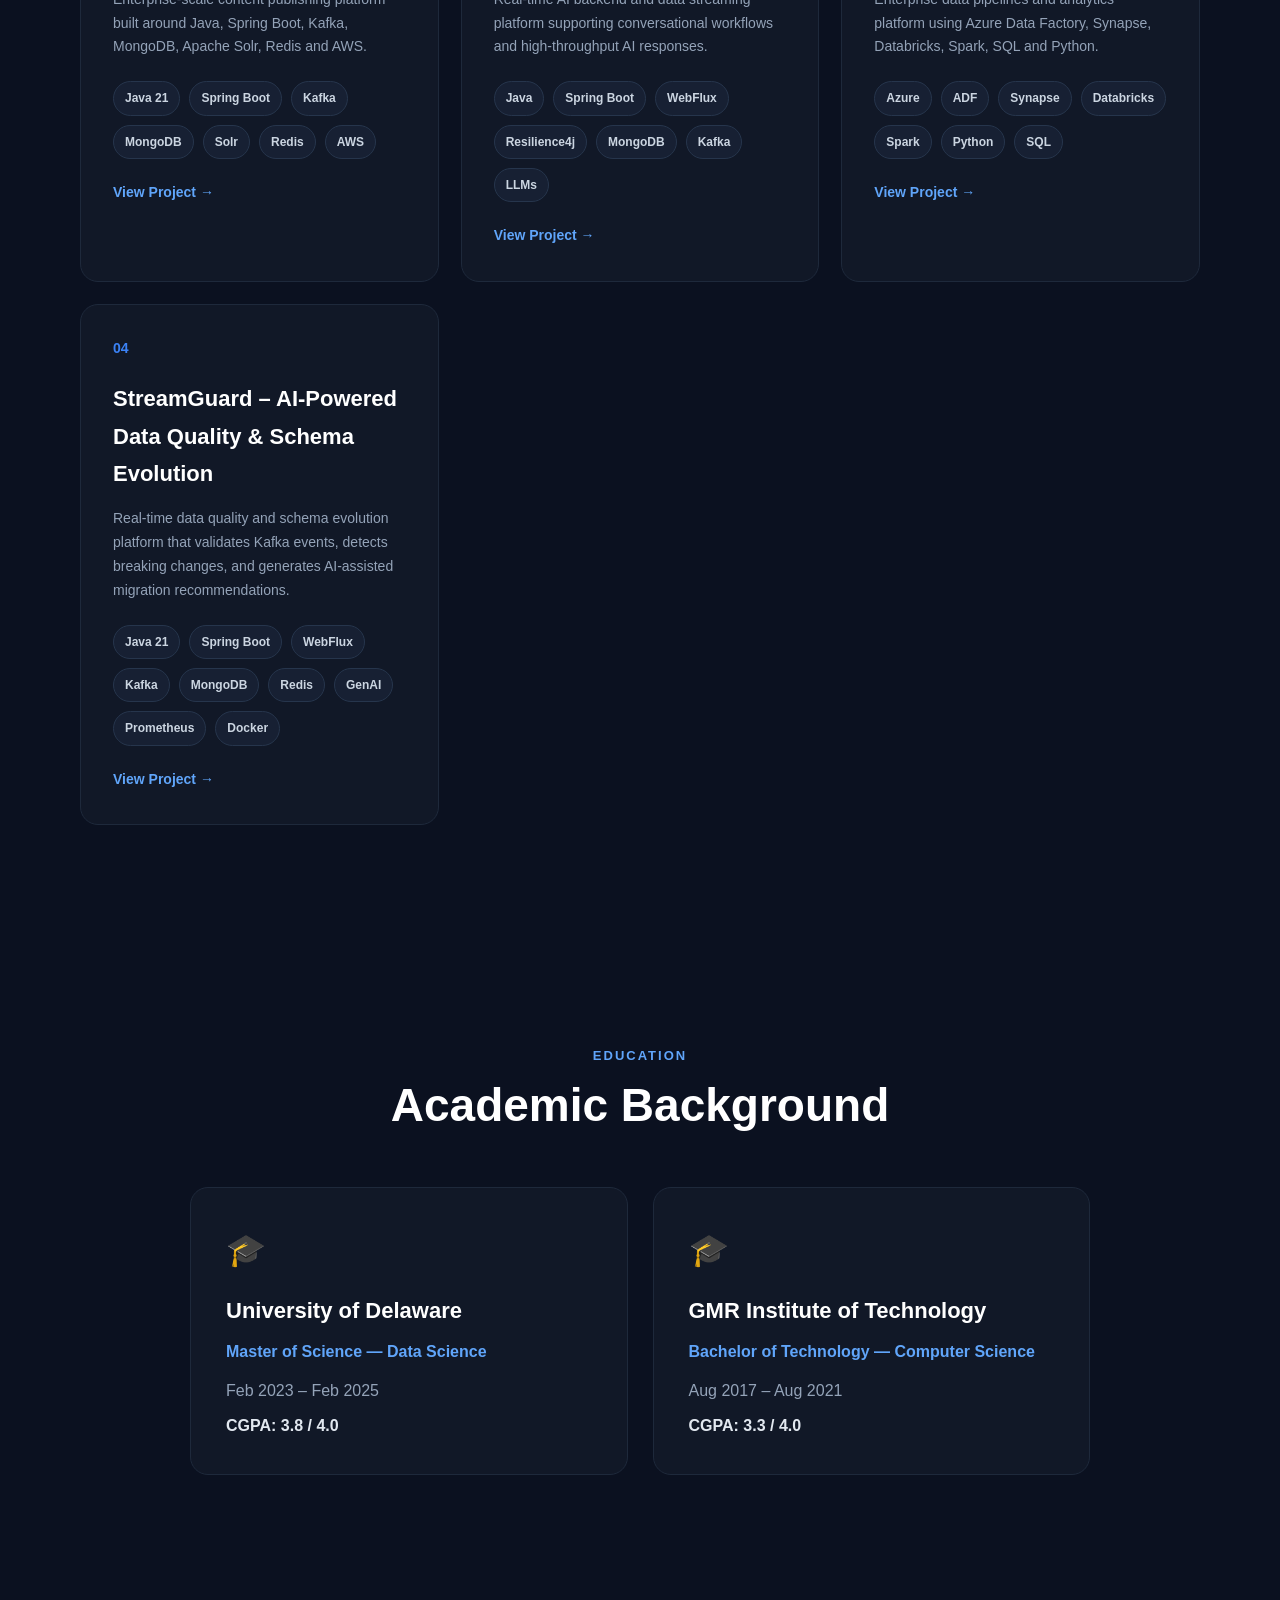
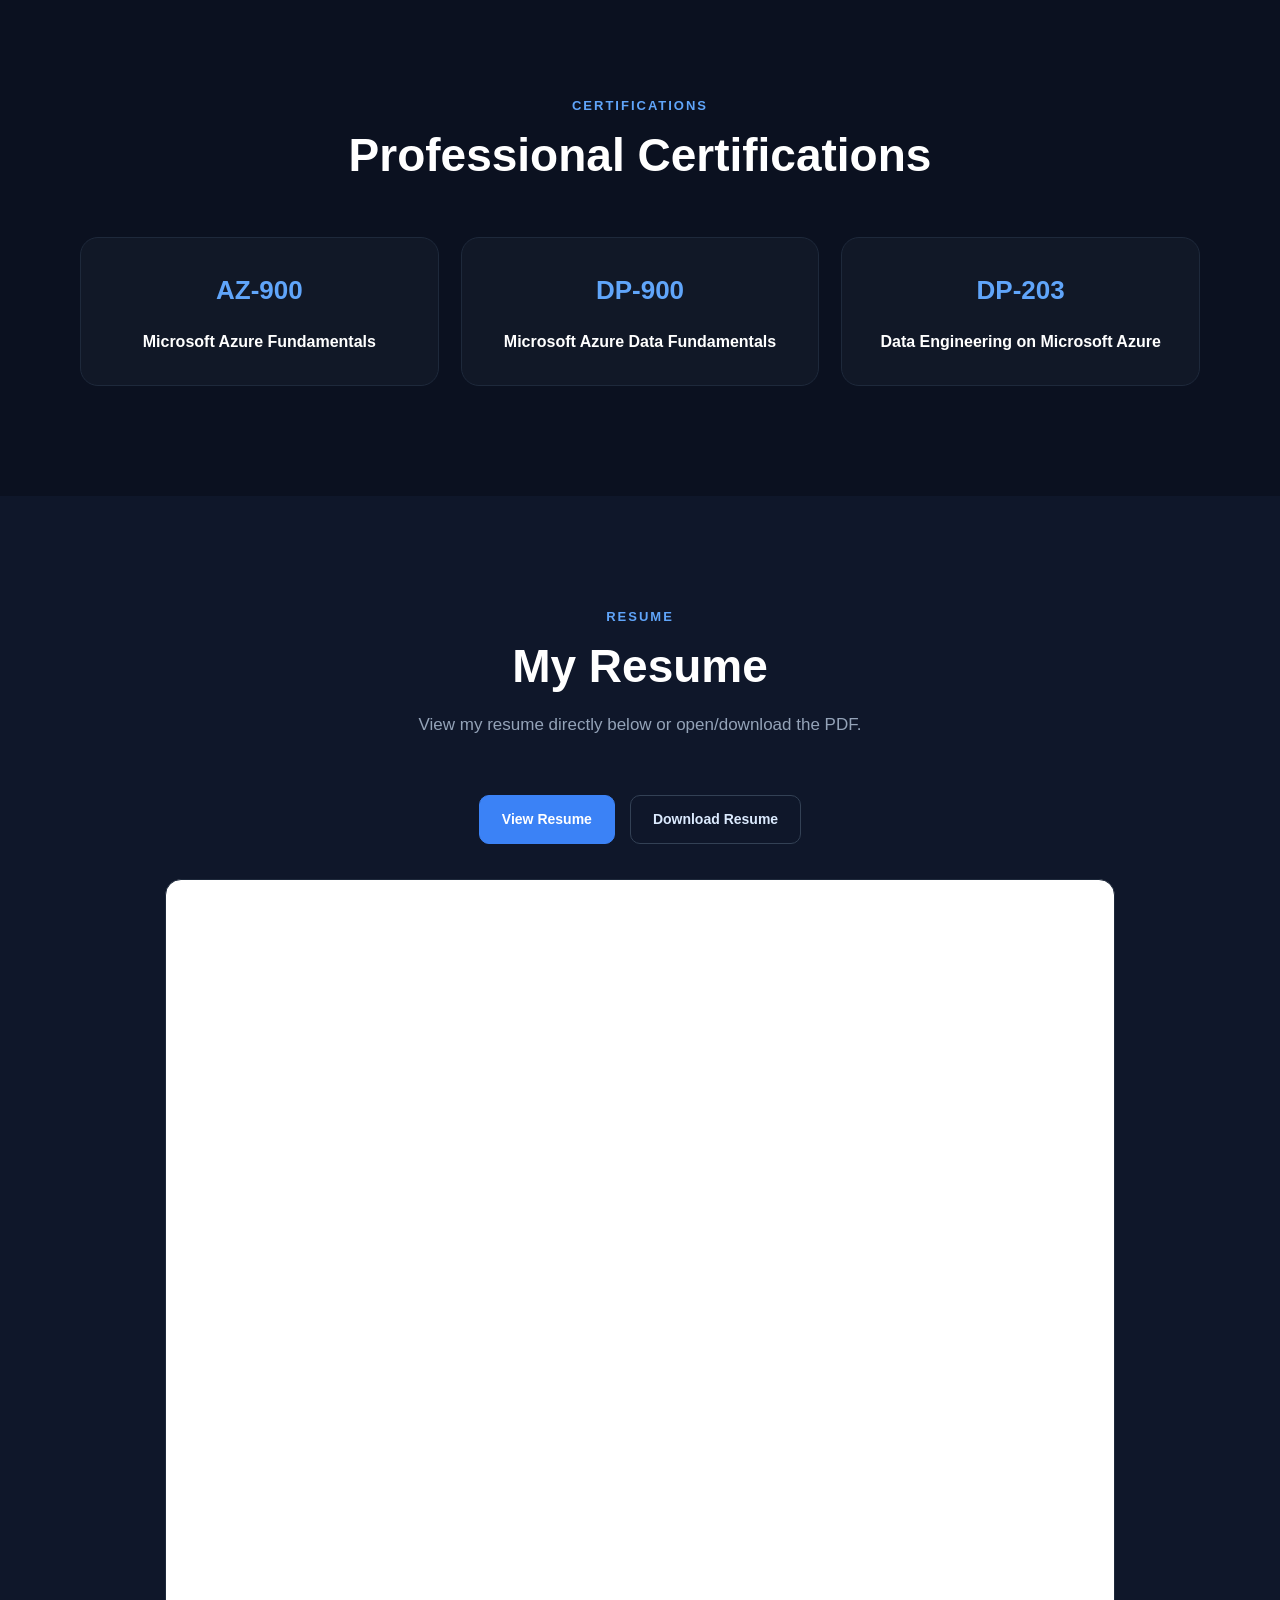
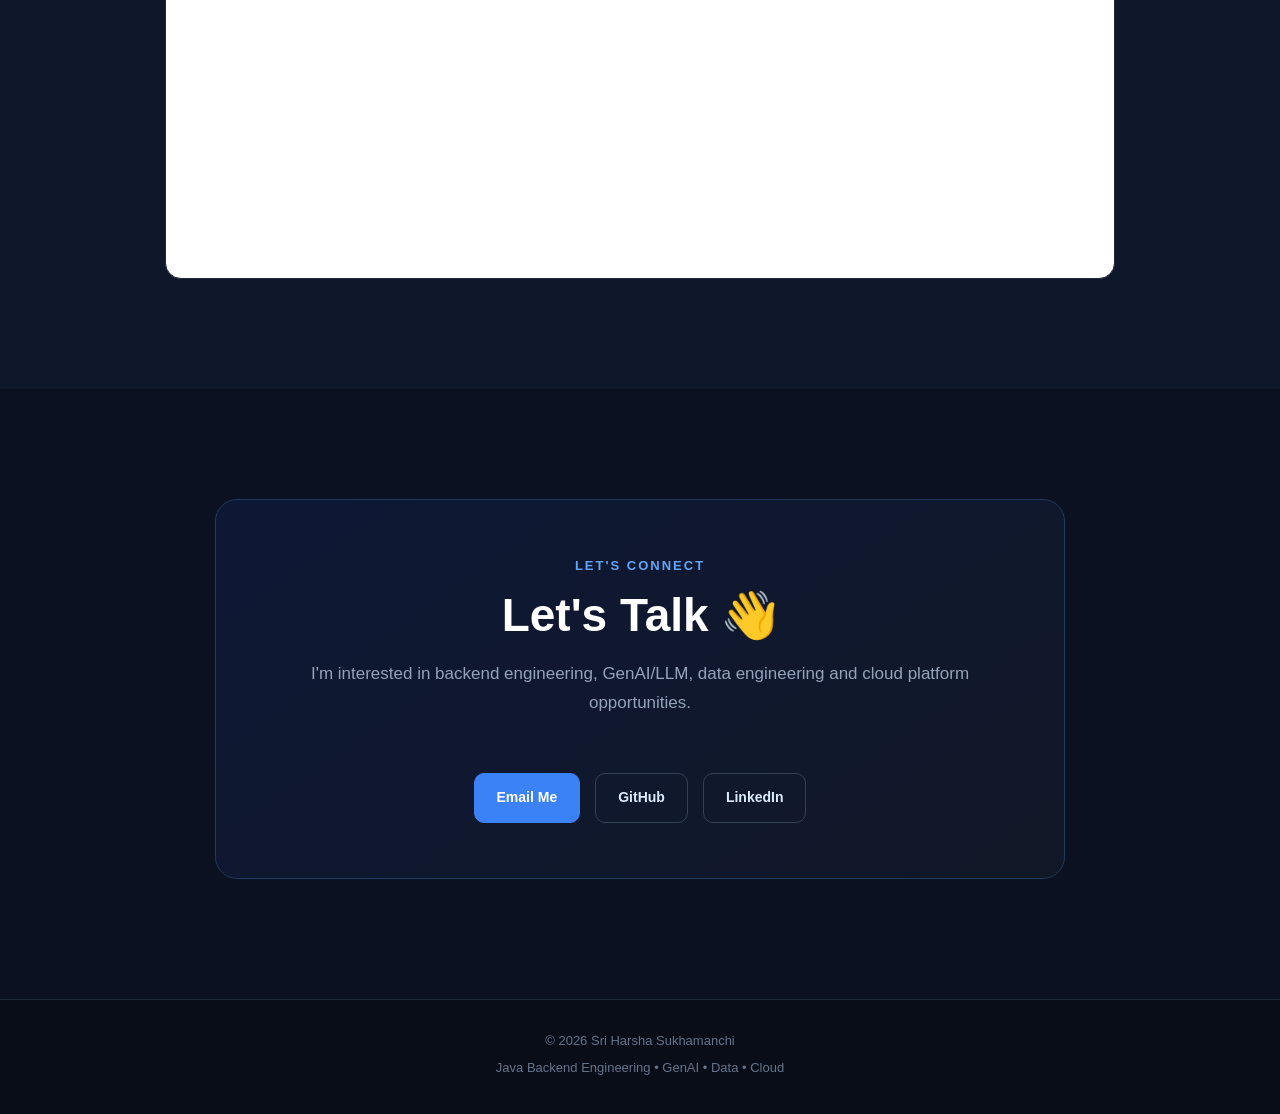
==== commit a20360f0: "Update index.html" ====
--- a/index.html
+++ b/index.html
@@ -702,11 +702,11 @@
                 <div class="experience-content">
 
                     <h3>
-                        Software Engineer – Data
+                        Software Engineer
                     </h3>
 
                     <h4>
-                        TCS — Client: Meijer
+                        Meijer
                     </h4>
 
                     <p class="experience-summary">
@@ -719,44 +719,60 @@
                     <ul>
 
                         <li>
-                            Developed Azure Data Factory and Azure
-                            Synapse Analytics pipelines for structured
-                            and unstructured datasets.
-                        </li>
-
-                        <li>
-                            Created Azure Databricks notebooks and
-                            pipelines focused on data integrity
-                            and accuracy.
-                        </li>
-
-                        <li>
-                            Built ETL processes migrating data from
-                            NaaS location data, Teradata, JSON and CSV
-                            into Azure.
-                        </li>
-
-                        <li>
-                            Used Spark, SQL and Python for extraction,
-                            transformation, aggregation, validation
-                            and cleansing.
-                        </li>
-
-                        <li>
-                            Optimized complex SQL queries for
-                            large-scale business environments.
-                        </li>
-
-                        <li>
-                            Implemented CI/CD pipelines for Databricks
-                            notebook deployments using Python and REST
-                            APIs, reducing deployment wait time by 75%.
-                        </li>
-
-                        <li>
-                            Optimized pipelines and notebooks to achieve
-                            a 50% reduction in data processing time and
-                            35% decrease in manual errors.
+                            Developed and maintained Azure Data Factory 
+                            and Azure Synapse Analytics pipelines supporting 
+                            structured and unstructured data processing 
+                            for Enterprise Data Analytics and Retail Media 
+                            Network programs.
+                        </li>
+
+                        <li>
+                            Developed Java-based data processing workflows 
+                            with Apache Spark and SQL to transform, validate, 
+                            cleanse, and aggregate enterprise datasets for 
+                            downstream analytics and reporting.
+                        </li>
+
+                        <li>
+                            Designed end-to-end ETL workflows integrating 
+                            data from diverse sources including Teradata, 
+                            Oracle, JSON, and CSV, applying source-to-target 
+                            mappings, transformation rules, validation, and 
+                            loading into Azure data platforms.
+                        </li>
+
+                        <li>
+                            Optimized SQL queries and Spark data-processing 
+                            workloads for large-scale datasets, achieving a 
+                            50% reduction in data processing time and a 35% 
+                            reduction in manual errors.
+                        </li>
+
+                        <li>
+                            Created and maintained data mapping documents and 
+                            ETL design specifications, defining source-to-target 
+                            mappings, transformation logic, validation rules, 
+                            and integration requirements.
+                        </li>
+
+                        <li>
+                            Configured CI/CD pipelines for Azure Databricks 
+                            deployments using REST APIs and automation, 
+                            reducing deployment wait times by 75%.
+                        </li>
+
+                        <li>
+                            Implemented data validation and quality checks 
+                            across Azure data pipelines to identify data 
+                            inconsistencies, integrity issues, and 
+                            transformation errors before downstream consumption.
+                        </li>
+                        
+                        <li>
+                            Collaborated with data engineers, developers, QA, 
+                            and business stakeholders in Agile/Scrum teams 
+                            to design, troubleshoot, test, and deliver 
+                            enterprise data solutions.
                         </li>
 
                     </ul>
@@ -777,7 +793,7 @@
                 <div class="experience-content">
 
                     <h3>
-                        Data Engineer Intern
+                        Software Engineer
                     </h3>
 
                     <h4>
@@ -787,25 +803,21 @@
                     <ul>
 
                         <li>
-                            Created interactive Tableau dashboards
-                            on Azure data solutions.
-                        </li>
-
-                        <li>
-                            Built real-time processing workflows
-                            using Azure Blob Storage and Azure
-                            Databricks.
-                        </li>
-
-                        <li>
-                            Loaded processed data into Azure Synapse
-                            Analytics for analysis.
-                        </li>
-
-                        <li>
-                            Used SQL and Azure SQL Database for
-                            validation, manipulation and data-quality
-                            management.
+                            Developed Java application components using object-oriented 
+                            programming, collections, exception handling, and core Java 
+                            concepts to implement business requirements.
+                        </li>
+
+                        <li>
+                            Worked with SQL and Azure cloud technologies to support 
+                            application data processing, validation, and integration 
+                            with enterprise systems.
+                        </li>
+
+                        <li>
+                            Assisted with application testing, debugging, defect 
+                            resolution, and code reviews, collaborating with senior 
+                            developers in an Agile/Scrum environment.
                         </li>
 
                     </ul>
--- a/css/style.css
+++ b/css/style.css
@@ -358,10 +358,11 @@
         0 25px 70px rgba(0, 0, 0, 0.35);
 }
 .sriharsha-image {
-    width: 48px;          
-    height: 48px;         
-    object-fit: contain;  
-    margin-bottom: 20px;  
+    width: 80px;          
+    height: 80px;         
+    border-radius: 50px;  
+    object-fit: cover;    
+    margin-bottom: 20px;
 }
 /*
 .code-icon {
